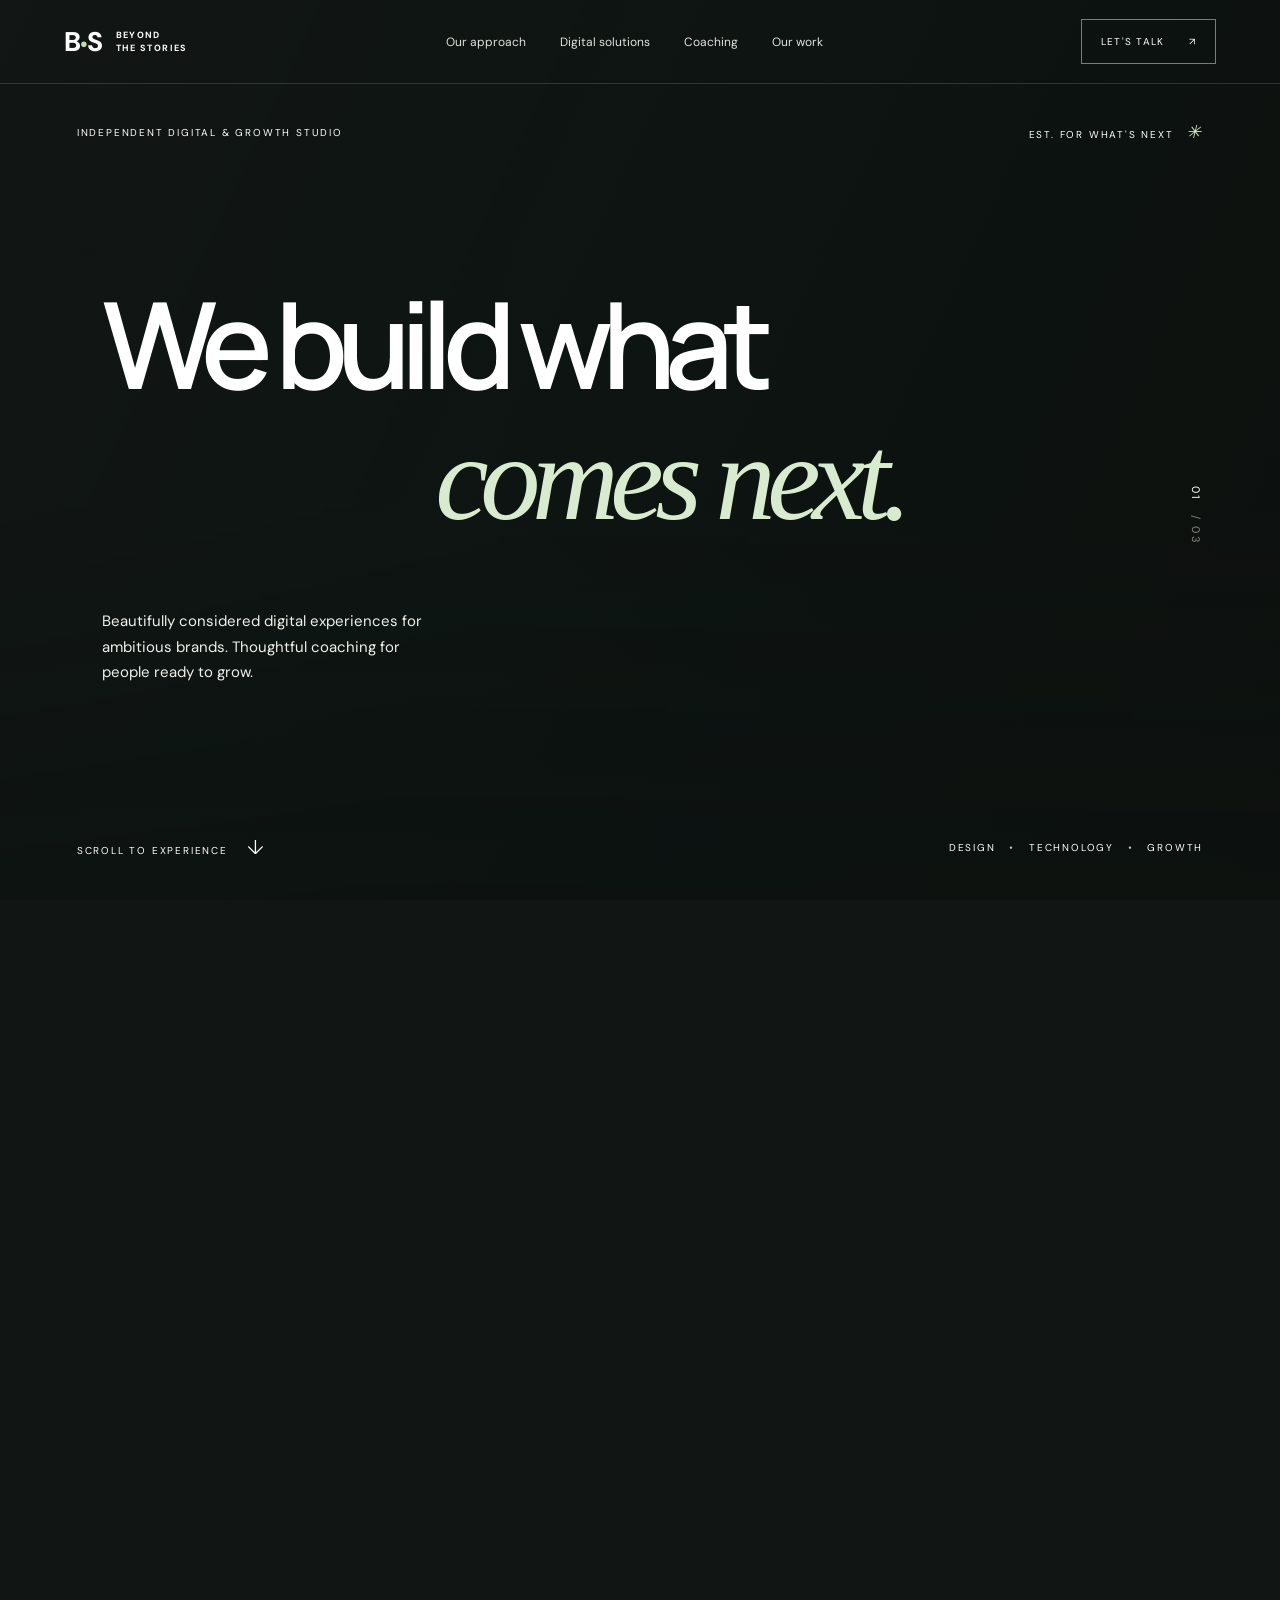
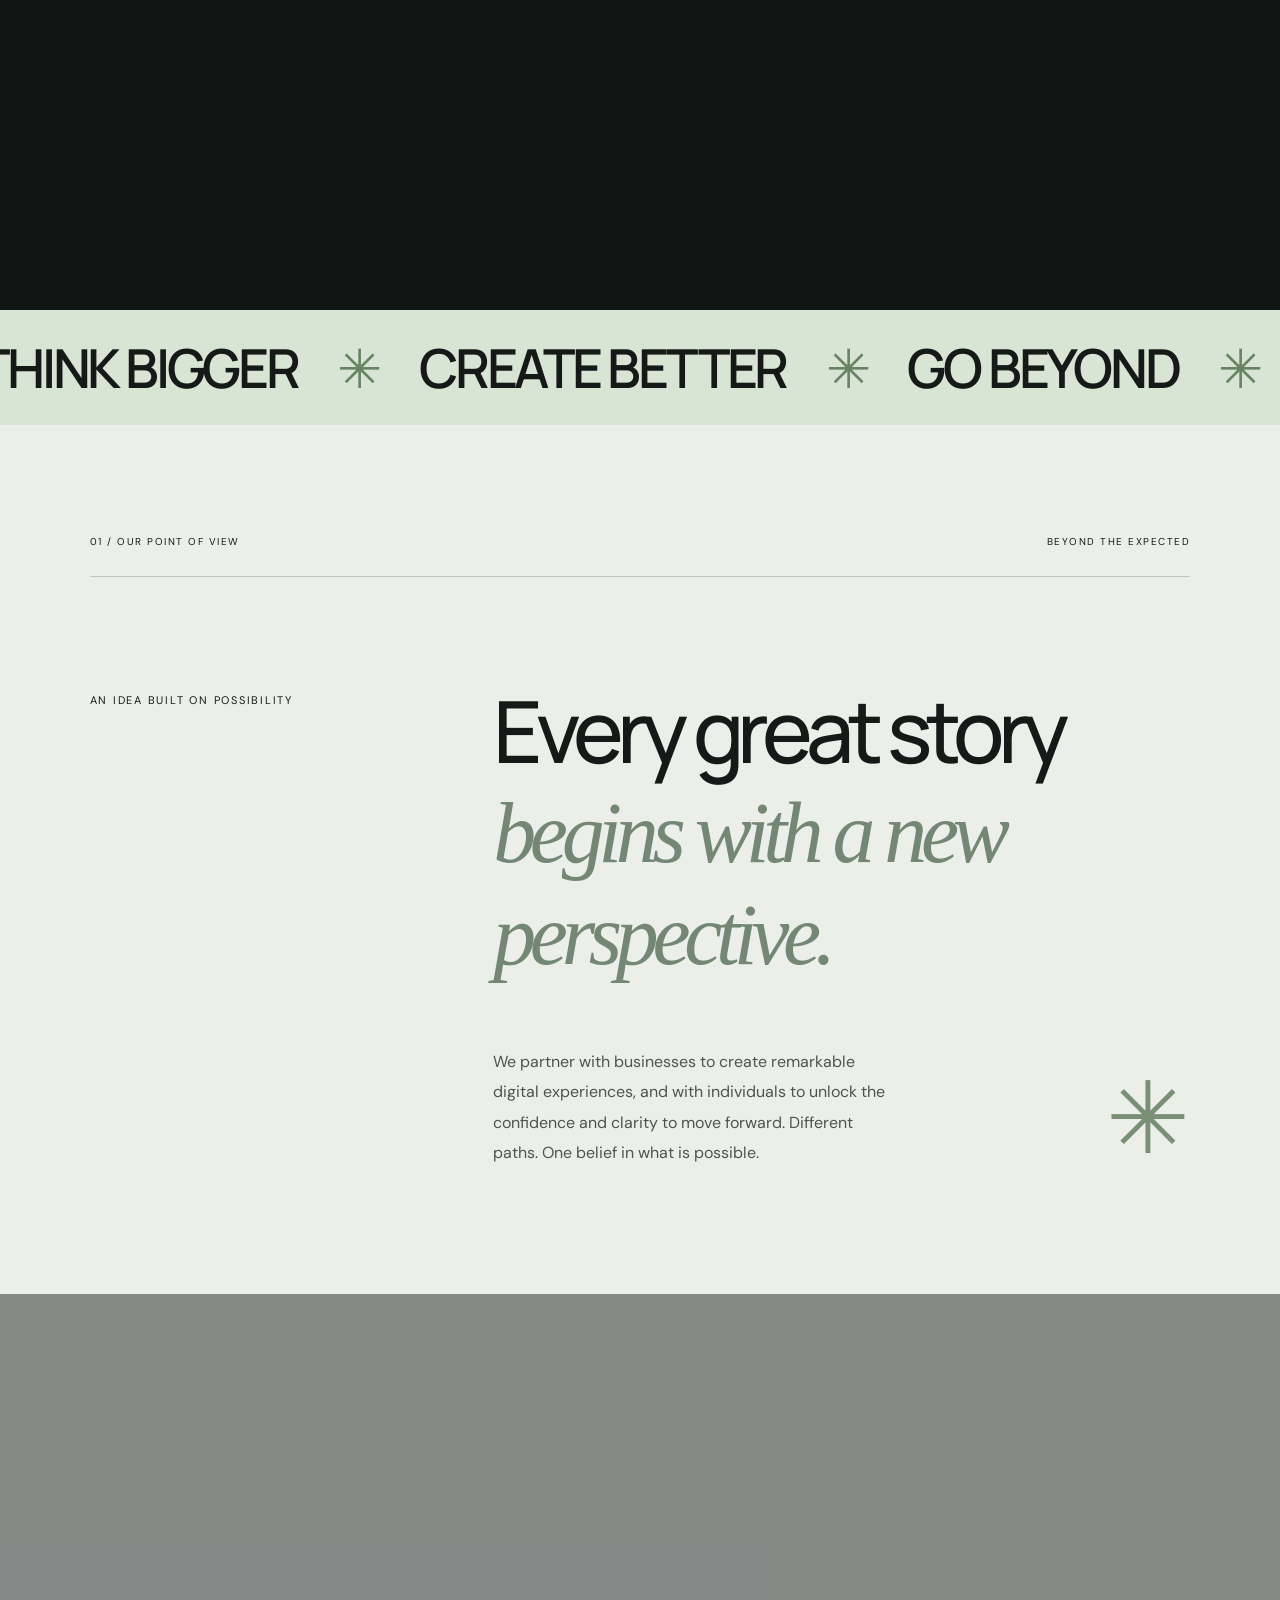
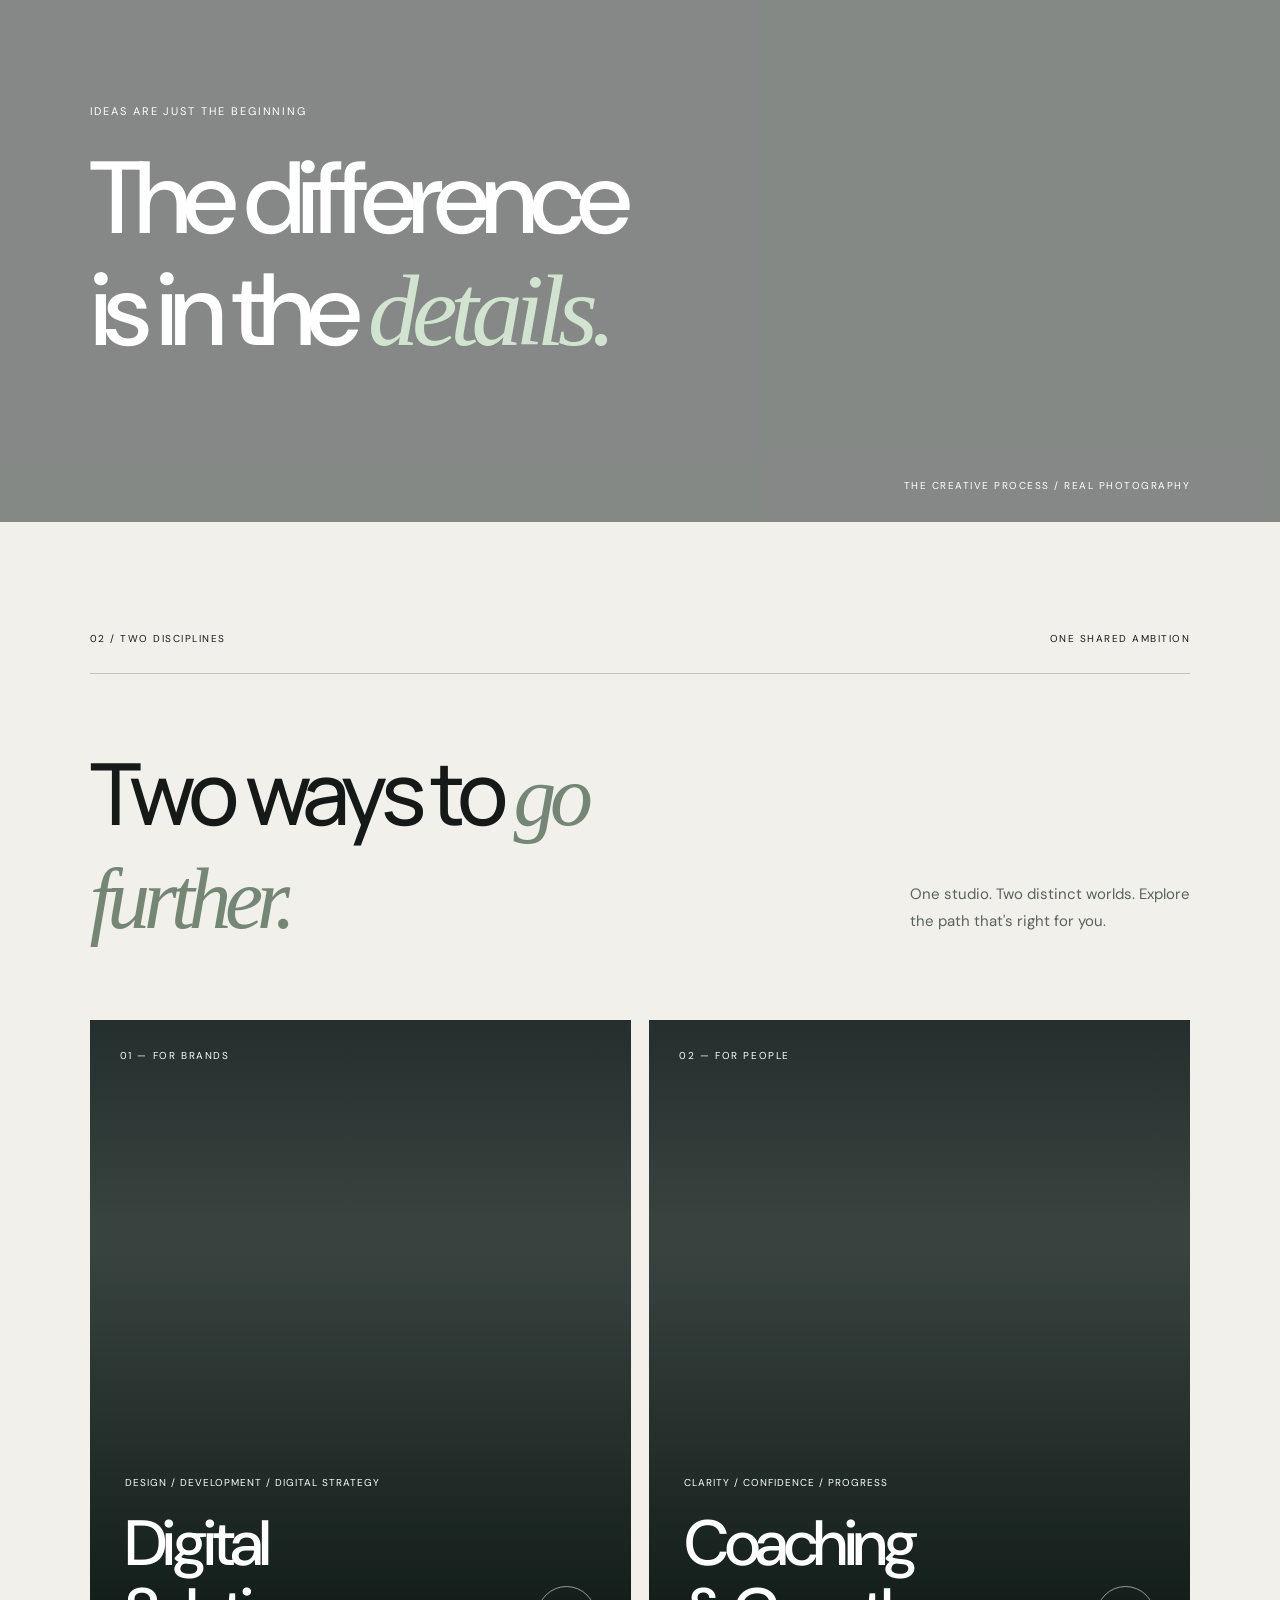
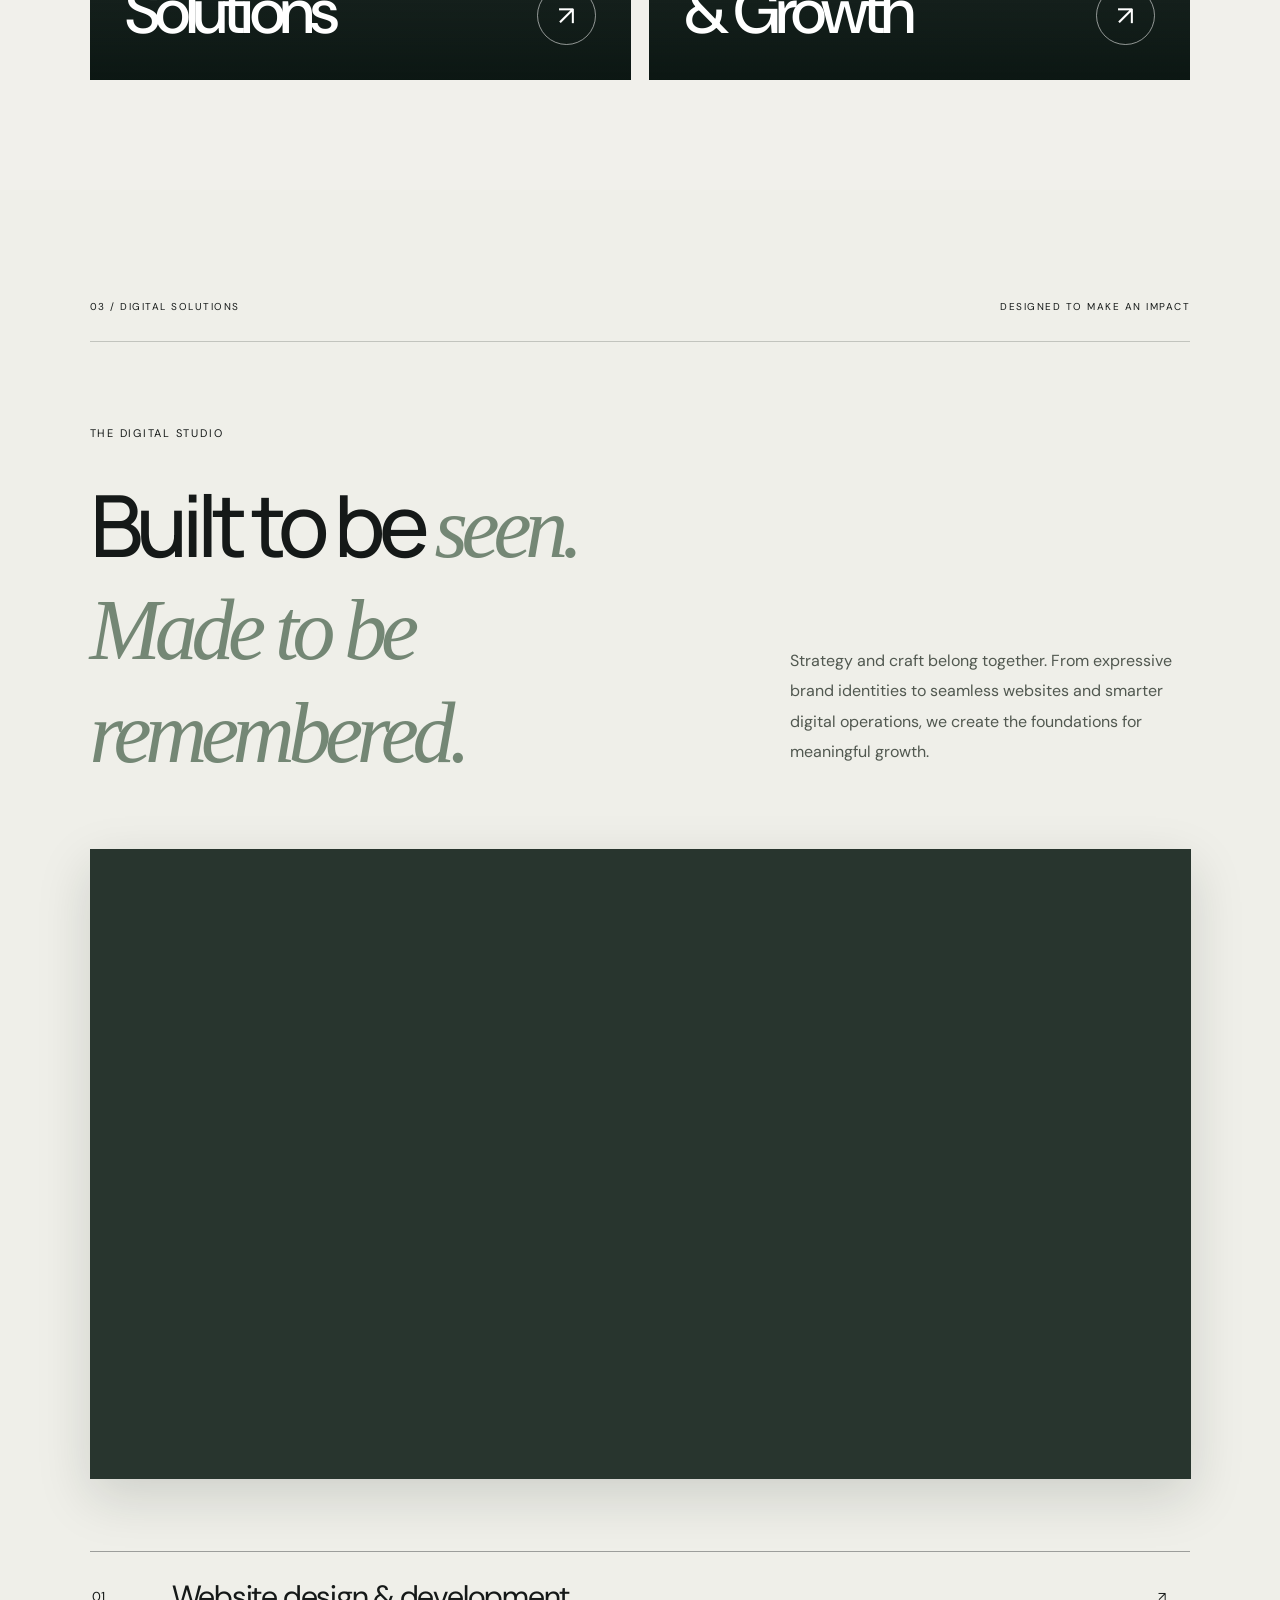
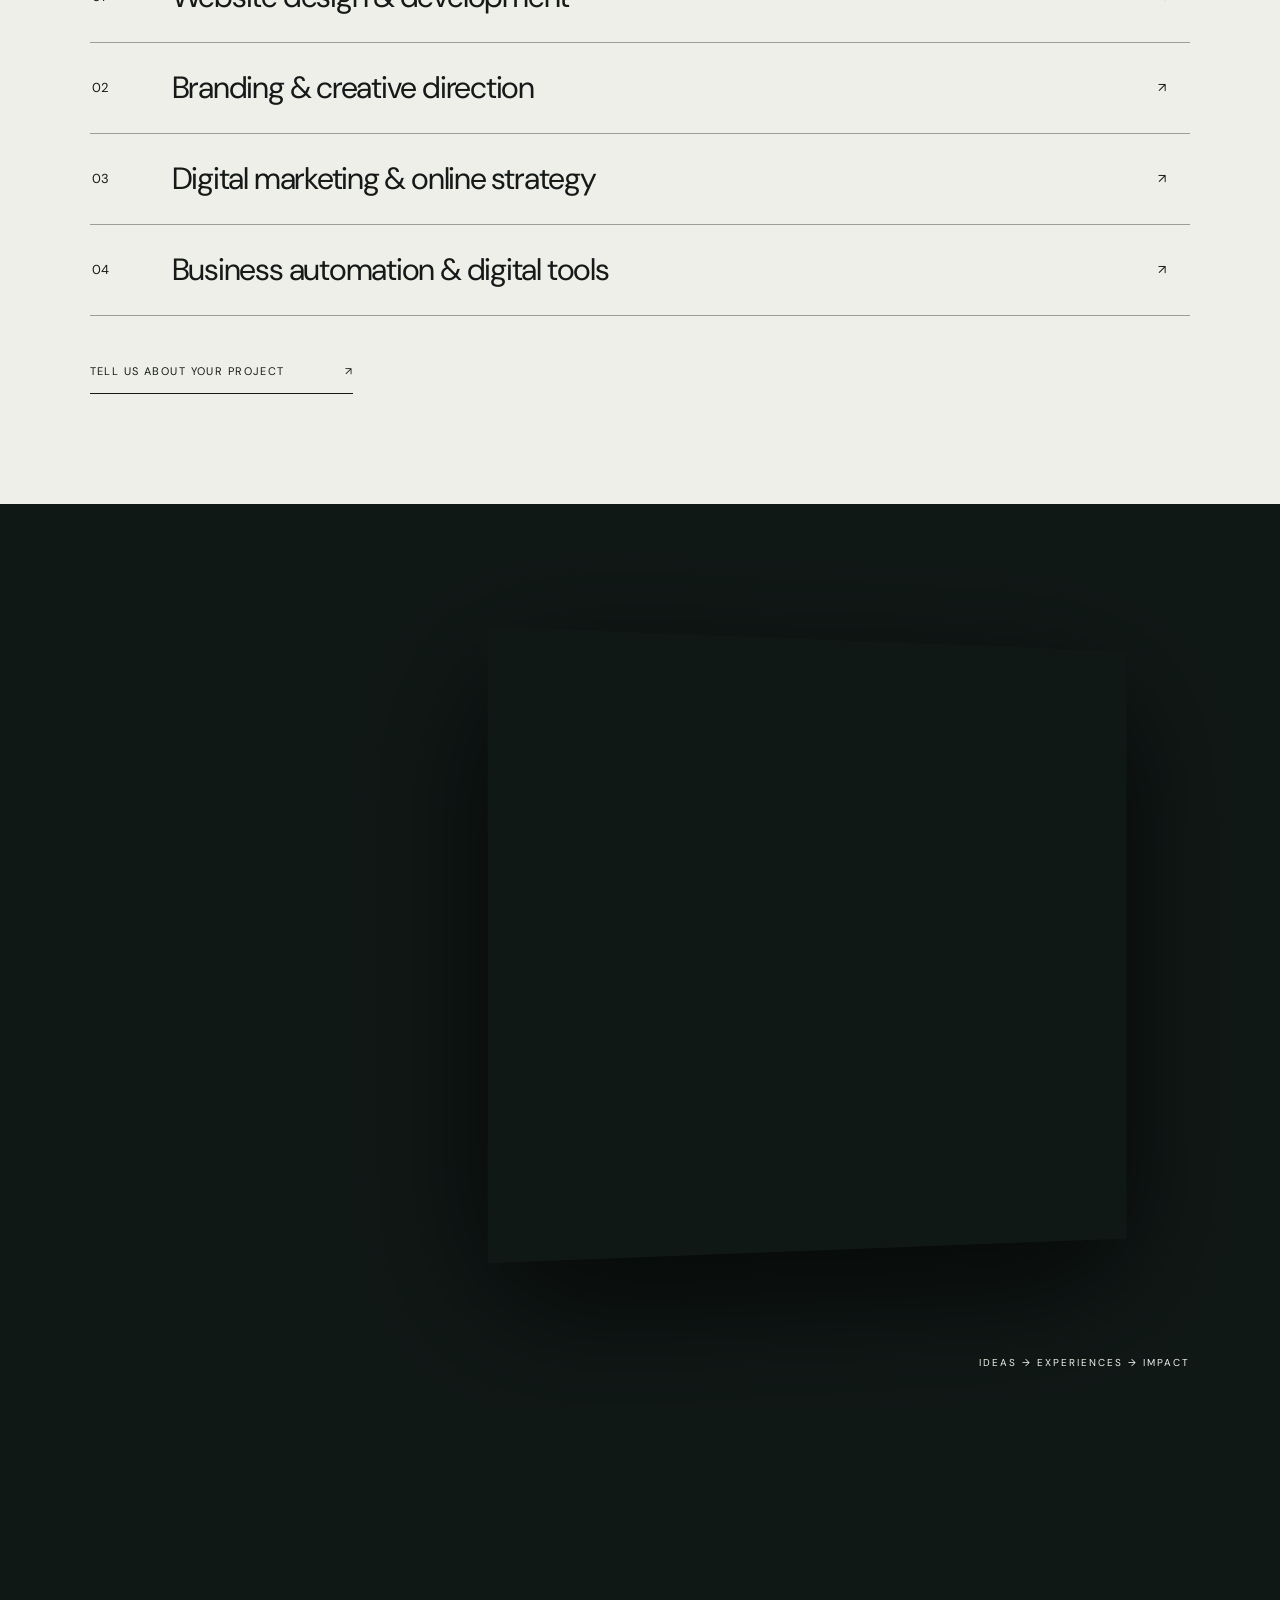
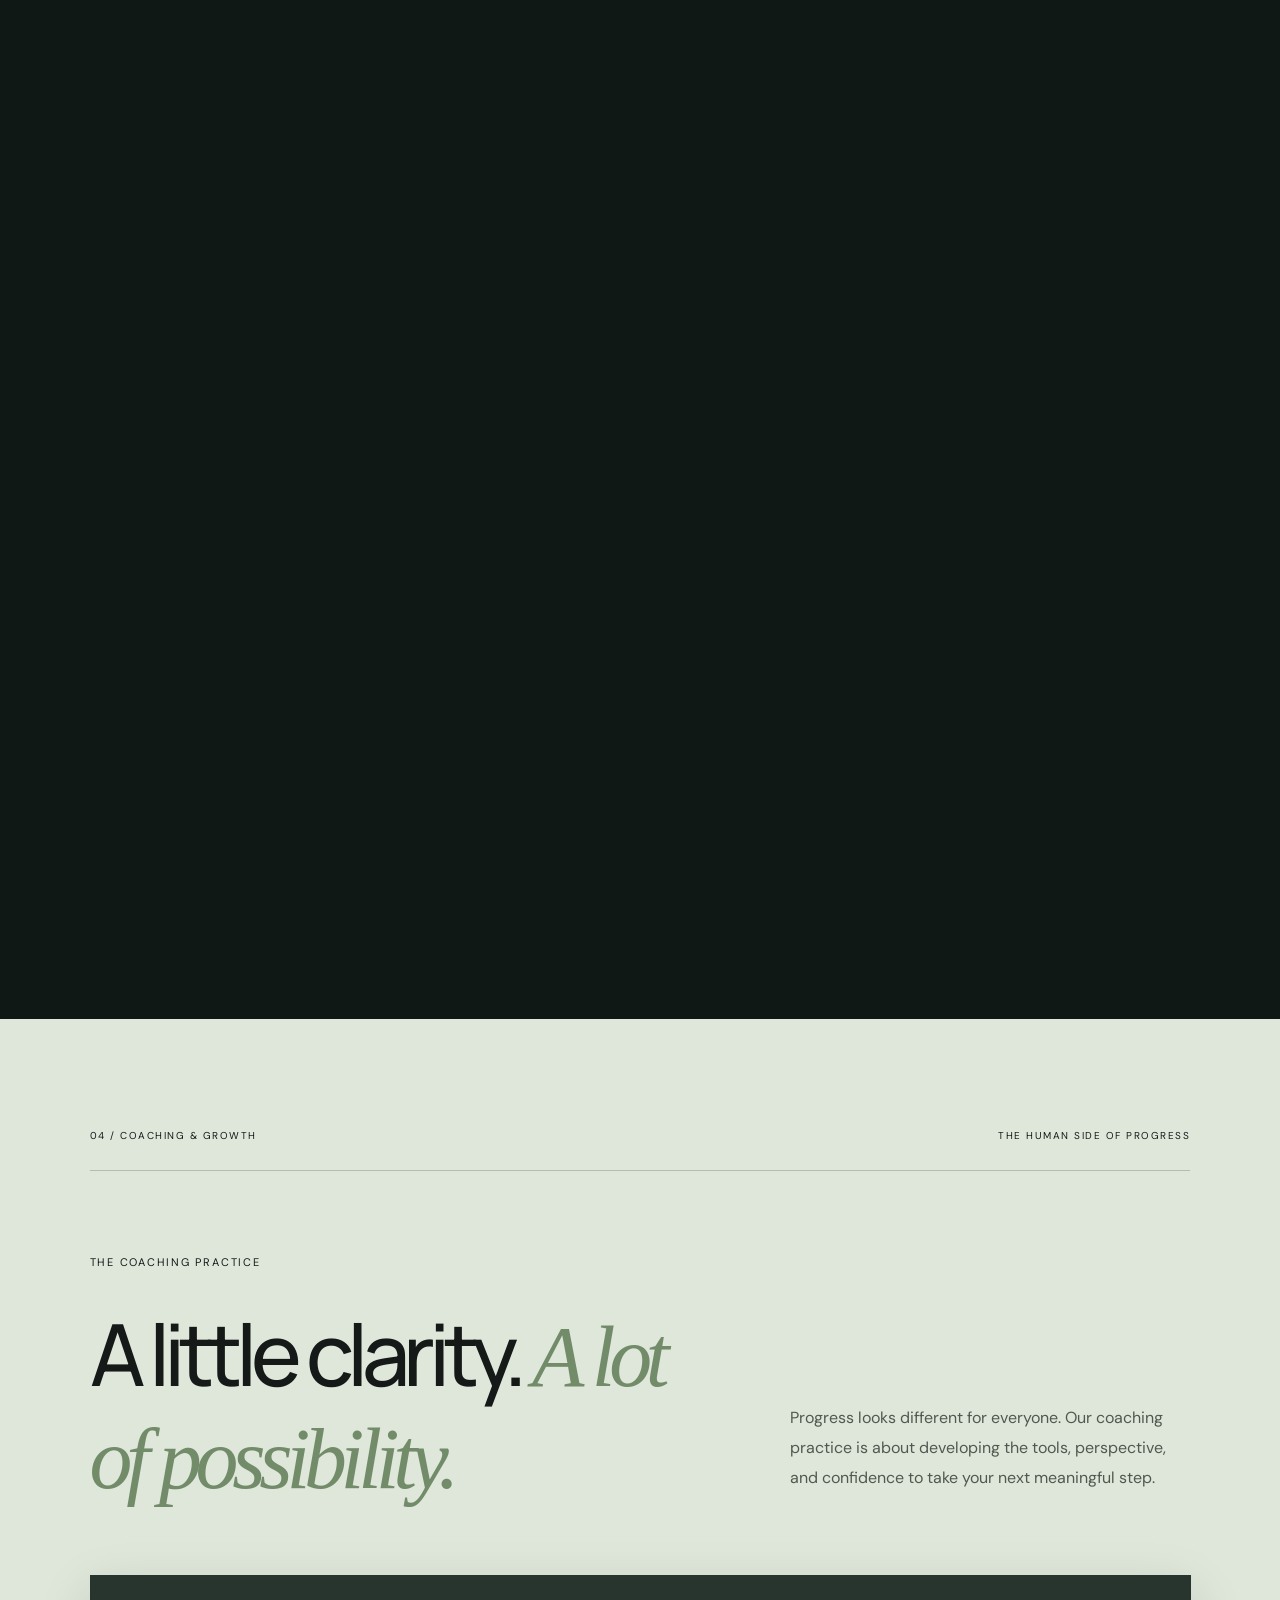
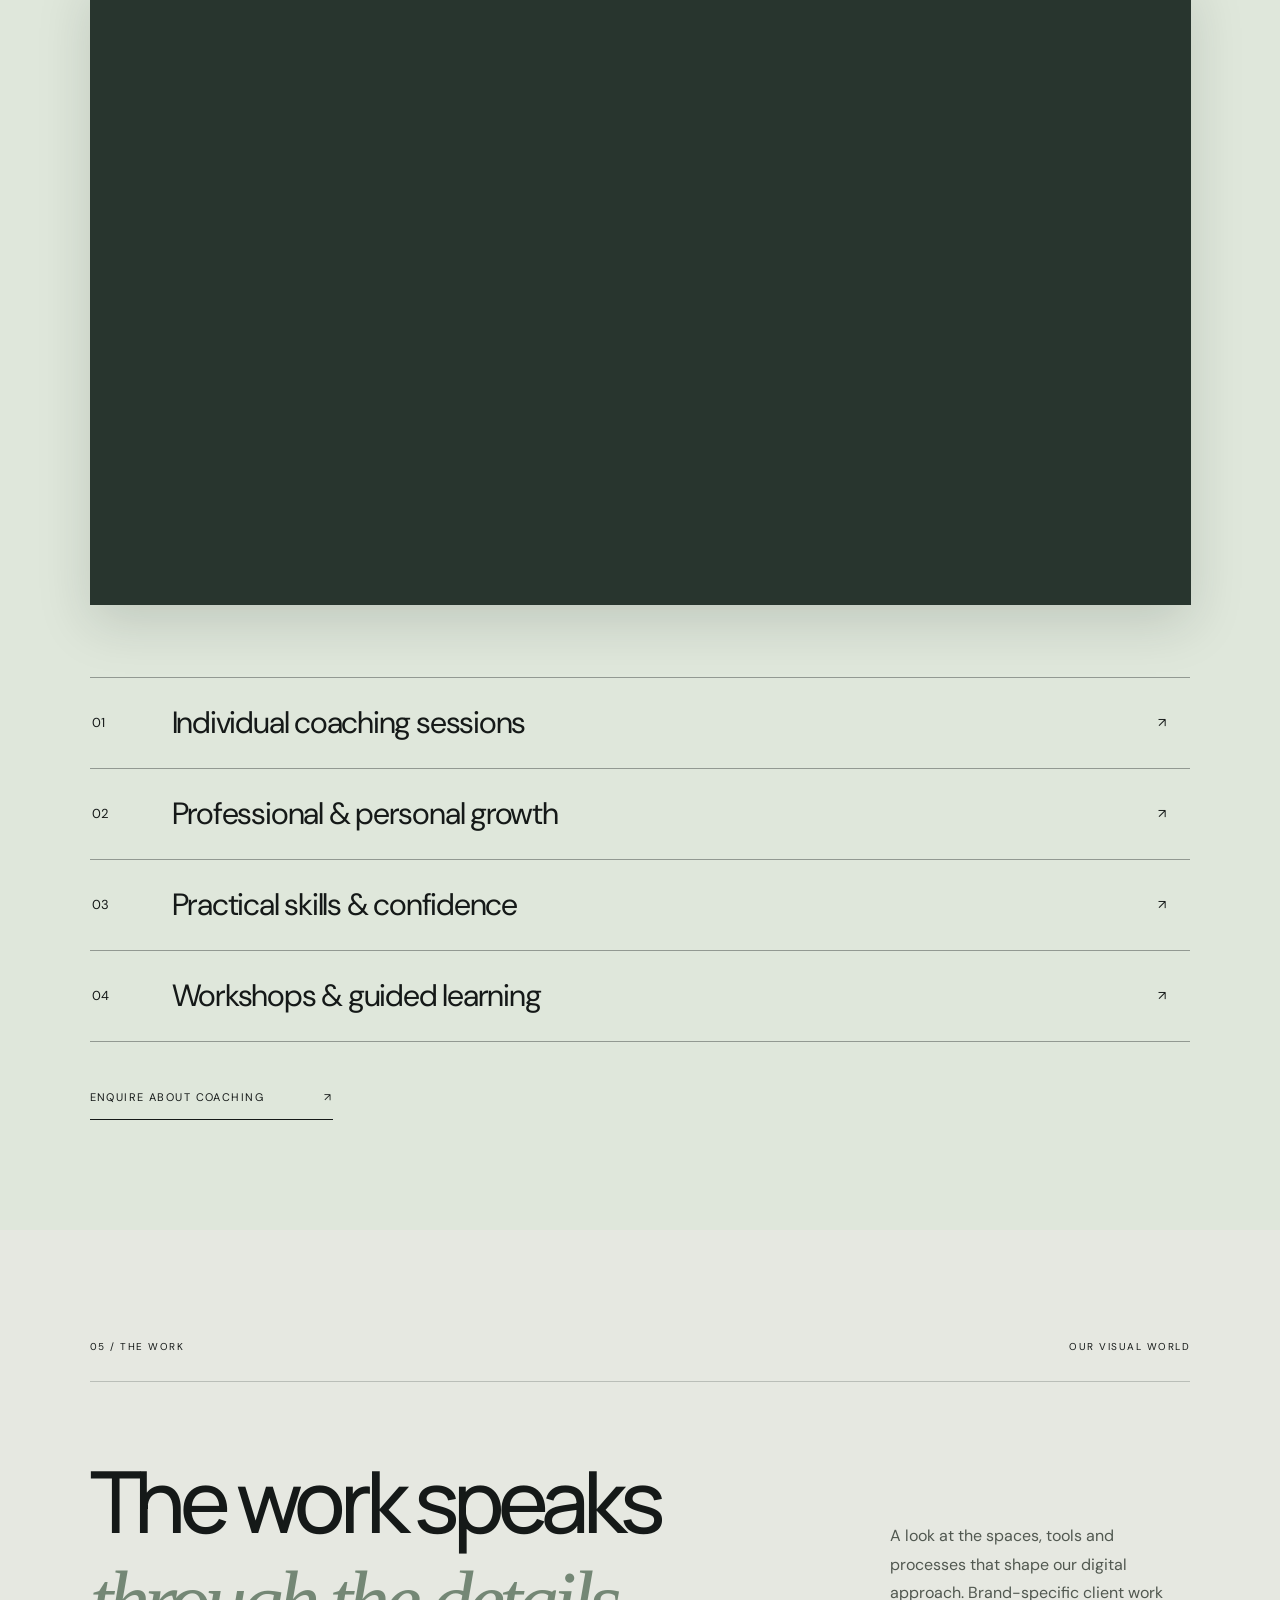
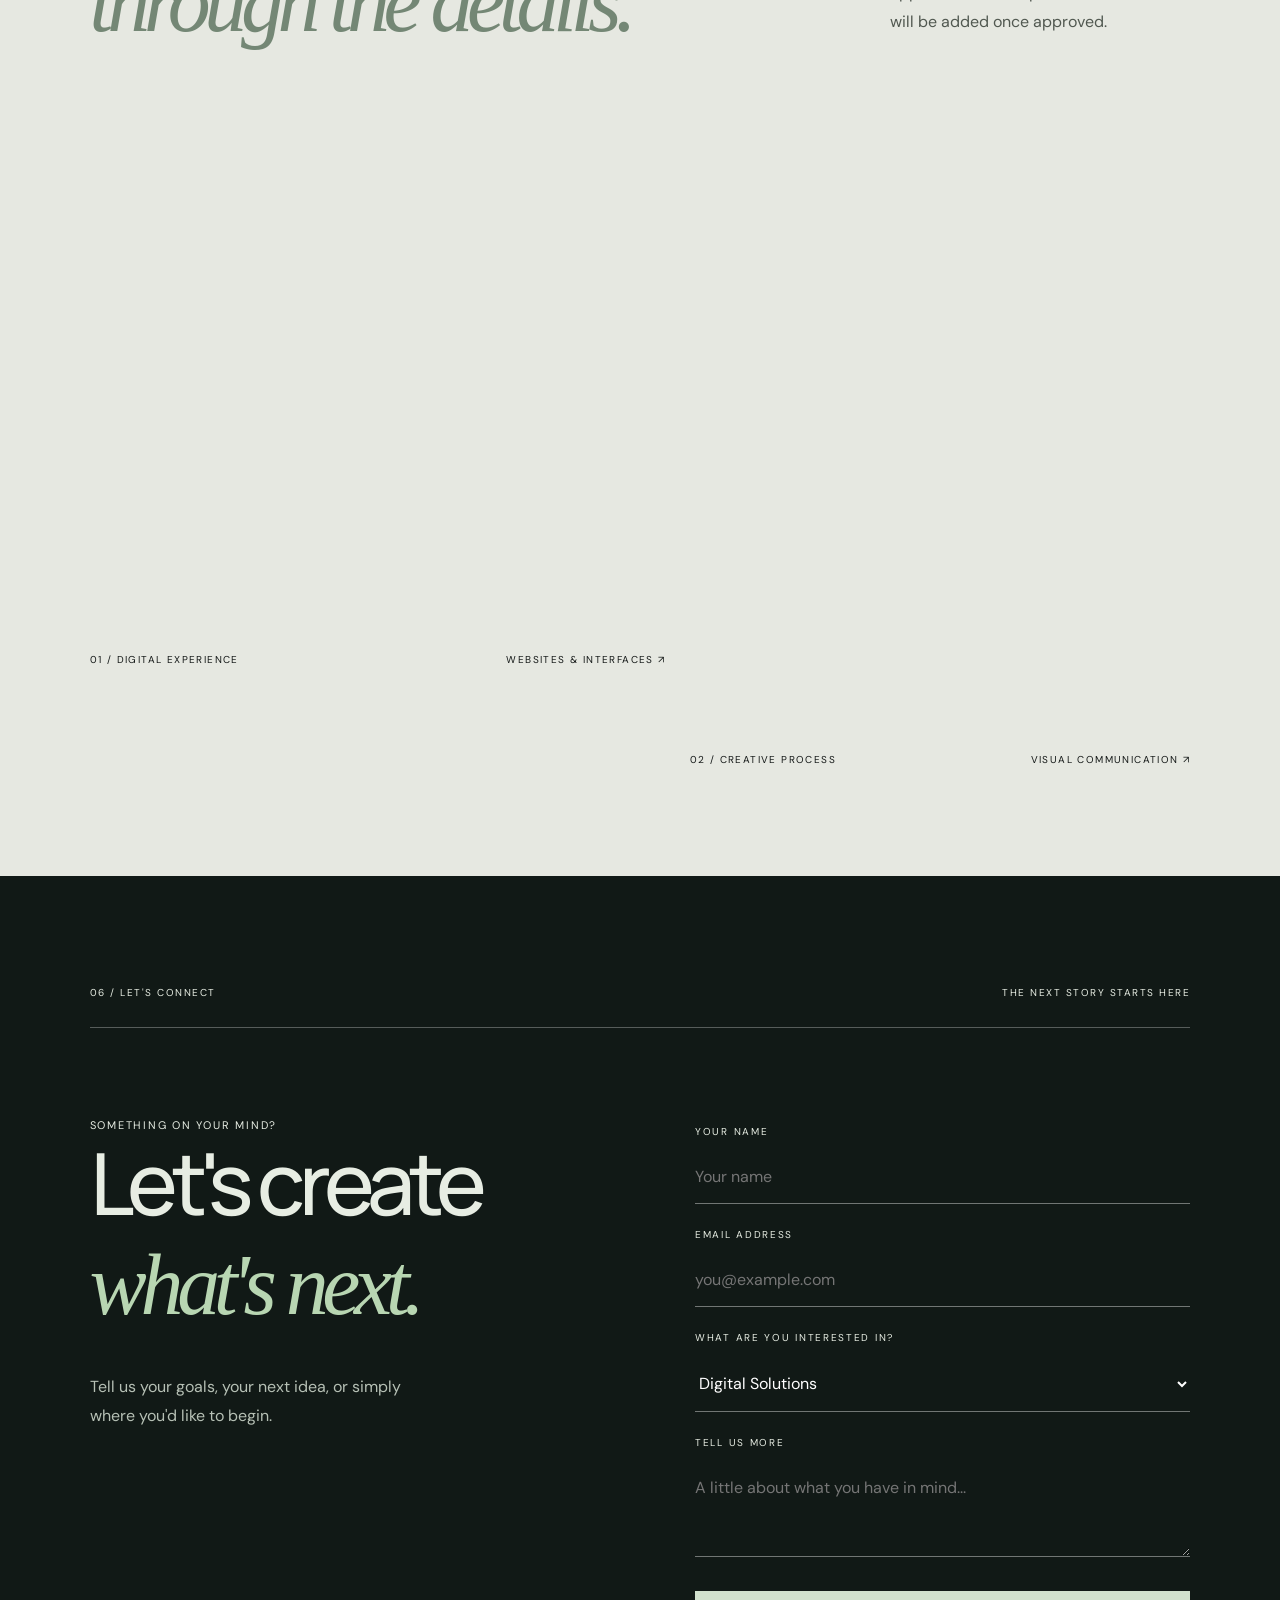
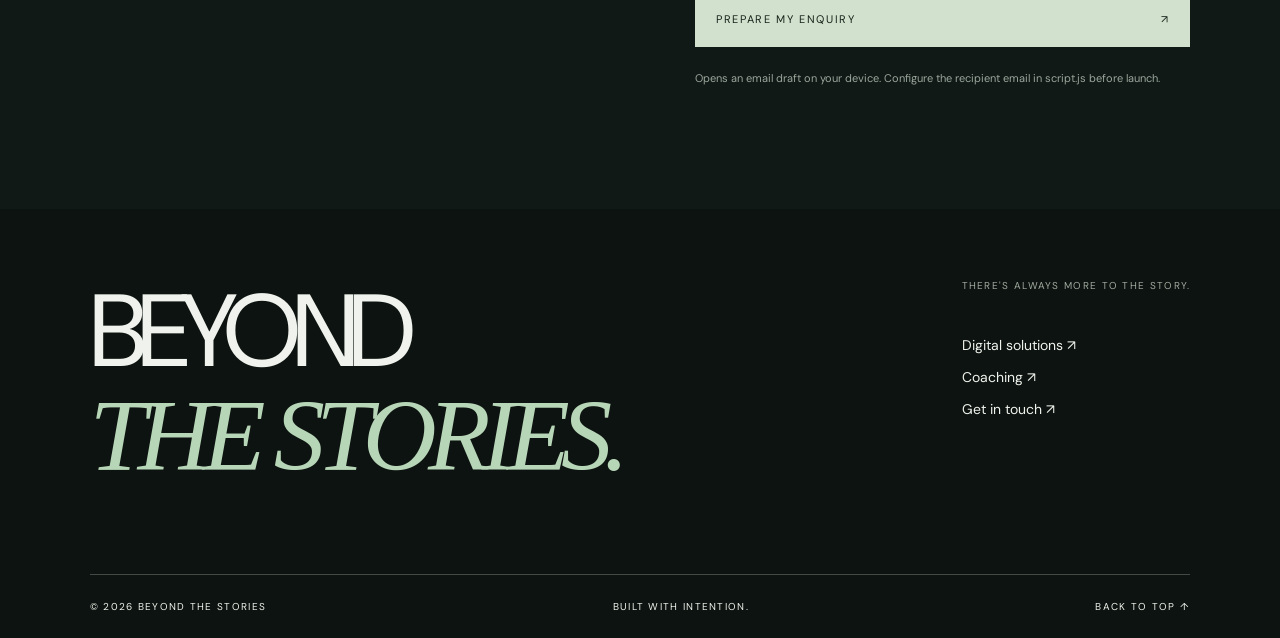
==== index.html @ 6ead4f2a "Add files via upload" ====
<!doctype html>
<html lang="en"><head><meta charset="UTF-8"><meta name="viewport" content="width=device-width, initial-scale=1"><meta name="theme-color" content="#121514"><meta name="description" content="Beyond The Stories — bespoke digital solutions and thoughtful coaching."><title>Beyond The Stories — Digital Studio & Coaching</title><link rel="preconnect" href="https://fonts.googleapis.com"><link rel="preconnect" href="https://fonts.gstatic.com" crossorigin><link href="https://fonts.googleapis.com/css2?family=DM+Sans:wght@300;400;500;600;700&family=Manrope:wght@400;500;600;700;800&display=swap" rel="stylesheet"><link rel="stylesheet" href="styles.css"></head>
<body><div class="progress" aria-hidden="true"></div><header class="header" id="header"><a href="#home" class="logo" aria-label="Beyond The Stories home"><span class="logo-symbol">B<span class="logo-dot">•</span>S</span><span class="logo-text">BEYOND<br>THE STORIES</span></a><nav class="desktop-links" aria-label="Main navigation"><a href="#approach">Our approach</a><a href="#digital">Digital solutions</a><a href="#coaching">Coaching</a><a href="#work">Our work</a></nav><a class="header-action" href="#contact">LET'S TALK <span>↗</span></a><button type="button" class="menu-button" aria-expanded="false" aria-controls="mobile-nav" aria-label="Toggle menu"><span></span><span></span></button></header><nav id="mobile-nav" class="mobile-nav" aria-label="Mobile navigation"><a href="#approach">Our approach</a><a href="#digital">Digital solutions</a><a href="#coaching">Coaching</a><a href="#work">Our work</a><a href="#contact">Get in touch</a></nav>
<main>
<section class="hero" id="home" aria-label="Beyond The Stories introduction"><div class="hero-pin"><div class="hero-photo depth-photo" role="img" aria-label="Real photograph of creative digital workspace"></div><div class="hero-grain" aria-hidden="true"></div><div class="hero-shade" aria-hidden="true"></div><div class="hero-topline"><span>INDEPENDENT DIGITAL & GROWTH STUDIO</span><span>EST. FOR WHAT'S NEXT <i>✳</i></span></div><div class="hero-headlines"><div class="hero-line hero-line-left">We build what</div><div class="hero-line hero-line-right"><em>comes next.</em></div></div><p class="hero-blurb">Beautifully considered digital experiences for ambitious brands. Thoughtful coaching for people ready to grow.</p><div class="hero-floating-photo float-photo-one"><img src="https://images.unsplash.com/photo-1498050108023-c5249f4df085?auto=format&fit=crop&w=800&q=85" alt="Real photo of web development workspace" loading="eager"><span>01 / DIGITAL EXPERIENCES</span></div><div class="hero-floating-photo float-photo-two"><img src="https://images.unsplash.com/photo-1521737711867-e3b97375f902?auto=format&fit=crop&w=800&q=85" alt="Real photo of collaborative creative team" loading="eager"><span>02 / HUMAN POTENTIAL</span></div><div class="hero-bottom"><span>SCROLL TO EXPERIENCE <b>↓</b></span><span>DESIGN <i>•</i> TECHNOLOGY <i>•</i> GROWTH</span></div><div class="hero-counter"><span>01</span><span>/ 03</span></div></div></section>
<section class="marquee" aria-label="Brand philosophy"><div class="marquee-track" data-marquee>THINK BIGGER <span>✳</span> CREATE BETTER <span>✳</span> GO BEYOND <span>✳</span> THINK BIGGER <span>✳</span> CREATE BETTER <span>✳</span> GO BEYOND <span>✳</span></div></section>
<section class="about section-pad" id="approach"><div class="section-meta"><span>01 / OUR POINT OF VIEW</span><span>BEYOND THE EXPECTED</span></div><div class="about-grid"><p class="eyebrow reveal">AN IDEA BUILT ON POSSIBILITY</p><div><h2 class="large-title reveal">Every great story <em>begins with a new perspective.</em></h2><div class="about-under"><p class="reveal">We partner with businesses to create remarkable digital experiences, and with individuals to unlock the confidence and clarity to move forward. Different paths. One belief in what is possible.</p><span class="asterisk">✳</span></div></div></div></section>
<section class="photo-break" aria-label="Inside the digital studio"><div class="photo-break-image parallax-image" style="background-image:url('https://images.unsplash.com/photo-1497366754035-f200968a6e72?auto=format&fit=crop&w=2200&q=86')"></div><div class="photo-break-shade"></div><div class="photo-break-text"><span>IDEAS ARE JUST THE BEGINNING</span><h2 class="reveal">The difference<br>is in the <em>details.</em></h2></div><div class="photo-credit">THE CREATIVE PROCESS / REAL PHOTOGRAPHY</div></section>
<section class="offerings section-pad" id="services"><div class="section-meta"><span>02 / TWO DISCIPLINES</span><span>ONE SHARED AMBITION</span></div><div class="offer-head"><h2 class="large-title reveal">Two ways to <em>go further.</em></h2><p>One studio. Two distinct worlds. Explore the path that's right for you.</p></div><div class="offer-grid"><a class="offer-card" href="#digital"><div class="offer-photo"><img loading="lazy" src="https://images.unsplash.com/photo-1498050108023-c5249f4df085?auto=format&fit=crop&w=1200&q=85" alt="Actual photograph of a computer with code in a creative workspace"></div><div class="offer-overlay"></div><span class="offer-label">01 — FOR BRANDS</span><div class="offer-bottom"><div><span>DESIGN / DEVELOPMENT / DIGITAL STRATEGY</span><h3>Digital<br>Solutions</h3></div><span class="round-arrow">↗</span></div></a><a class="offer-card" href="#coaching"><div class="offer-photo"><img loading="lazy" src="https://images.unsplash.com/photo-1521737711867-e3b97375f902?auto=format&fit=crop&w=1200&q=85" alt="Actual photograph of people collaborating"></div><div class="offer-overlay"></div><span class="offer-label">02 — FOR PEOPLE</span><div class="offer-bottom"><div><span>CLARITY / CONFIDENCE / PROGRESS</span><h3>Coaching<br>& Growth</h3></div><span class="round-arrow">↗</span></div></a></div></section>
<section id="digital" class="detail-section section-pad"><div class="section-meta"><span>03 / DIGITAL SOLUTIONS</span><span>DESIGNED TO MAKE AN IMPACT</span></div><div class="detail-head"><div><span class="eyebrow">THE DIGITAL STUDIO</span><h2 class="large-title reveal">Built to be <em>seen. Made to be remembered.</em></h2></div><p>Strategy and craft belong together. From expressive brand identities to seamless websites and smarter digital operations, we create the foundations for meaningful growth.</p></div><div class="editorial-photo image-perspective"><img loading="lazy" src="https://images.unsplash.com/photo-1460925895917-afdab827c52f?auto=format&fit=crop&w=1800&q=85" alt="Real photograph of digital analytics and website dashboards on a laptop"></div><div class="service-rows"><div><span>01</span><h3>Website design & development</h3><span>↗</span></div><div><span>02</span><h3>Branding & creative direction</h3><span>↗</span></div><div><span>03</span><h3>Digital marketing & online strategy</h3><span>↗</span></div><div><span>04</span><h3>Business automation & digital tools</h3><span>↗</span></div></div><a class="underlined-link" href="#contact">TELL US ABOUT YOUR PROJECT <span>↗</span></a></section>
<section class="horizontal-section" aria-label="Digital services in motion"><div class="horizontal-pin"><div class="horizontal-intro"><span>WE DON'T JUST MAKE IT LOOK GOOD</span><h2>We make it<br><em>mean something.</em></h2></div><div class="horizontal-visual image-perspective"><img loading="lazy" src="https://images.unsplash.com/photo-1558655146-d09347e92766?auto=format&fit=crop&w=1600&q=85" alt="Real photograph of creative design materials and graphic design work"></div><div class="horizontal-stamp">IDEAS → EXPERIENCES → IMPACT</div></div></section>
<section class="detail-section coaching-section section-pad" id="coaching"><div class="section-meta"><span>04 / COACHING & GROWTH</span><span>THE HUMAN SIDE OF PROGRESS</span></div><div class="detail-head"><div><span class="eyebrow">THE COACHING PRACTICE</span><h2 class="large-title reveal">A little clarity. <em>A lot of possibility.</em></h2></div><p>Progress looks different for everyone. Our coaching practice is about developing the tools, perspective, and confidence to take your next meaningful step.</p></div><div class="editorial-photo coaching-photo image-perspective"><img loading="lazy" src="https://images.unsplash.com/photo-1521737711867-e3b97375f902?auto=format&fit=crop&w=1800&q=85" alt="Real photograph of people learning and collaborating together"></div><div class="service-rows"><div><span>01</span><h3>Individual coaching sessions</h3><span>↗</span></div><div><span>02</span><h3>Professional & personal growth</h3><span>↗</span></div><div><span>03</span><h3>Practical skills & confidence</h3><span>↗</span></div><div><span>04</span><h3>Workshops & guided learning</h3><span>↗</span></div></div><a class="underlined-link" href="#contact">ENQUIRE ABOUT COACHING <span>↗</span></a></section>
<section class="work-section section-pad" id="work"><div class="section-meta"><span>05 / THE WORK</span><span>OUR VISUAL WORLD</span></div><div class="work-heading"><h2 class="large-title reveal">The work speaks <em>through the details.</em></h2><p>A look at the spaces, tools and processes that shape our digital approach. Brand-specific client work will be added once approved.</p></div><div class="work-grid"><figure class="work-figure image-perspective"><img loading="lazy" src="https://images.unsplash.com/photo-1547658719-da2b51169166?auto=format&fit=crop&w=1300&q=85" alt="Real photograph of professional website design on a monitor"><figcaption><span>01 / DIGITAL EXPERIENCE</span><span>WEBSITES & INTERFACES ↗</span></figcaption></figure><figure class="work-figure image-perspective"><img loading="lazy" src="https://images.unsplash.com/photo-1558655146-9f40138edfeb?auto=format&fit=crop&w=1300&q=85" alt="Real photograph of creative design artwork and materials"><figcaption><span>02 / CREATIVE PROCESS</span><span>VISUAL COMMUNICATION ↗</span></figcaption></figure></div></section>
<section class="contact section-pad" id="contact"><div class="section-meta"><span>06 / LET'S CONNECT</span><span>THE NEXT STORY STARTS HERE</span></div><div class="contact-grid"><div><span class="eyebrow">SOMETHING ON YOUR MIND?</span><h2 class="large-title reveal">Let's create <em>what's next.</em></h2><p>Tell us your goals, your next idea, or simply where you'd like to begin.</p></div><form class="contact-form" id="contact-form"><label for="name">YOUR NAME</label><input id="name" name="name" type="text" required placeholder="Your name" autocomplete="name"><label for="email">EMAIL ADDRESS</label><input id="email" name="email" type="email" required placeholder="you@example.com" autocomplete="email"><label for="interest">WHAT ARE YOU INTERESTED IN?</label><select id="interest" name="interest"><option>Digital Solutions</option><option>Coaching</option><option>Something else</option></select><label for="message">TELL US MORE</label><textarea id="message" name="message" rows="3" required placeholder="A little about what you have in mind..."></textarea><button type="submit">PREPARE MY ENQUIRY <span>↗</span></button><p class="form-note">Opens an email draft on your device. Configure the recipient email in script.js before launch.</p></form></div></section>
</main><footer><div class="footer-primary"><a href="#home">BEYOND<br><em>THE STORIES.</em></a><div><span>THERE'S ALWAYS MORE TO THE STORY.</span><a href="#digital">Digital solutions ↗</a><a href="#coaching">Coaching ↗</a><a href="#contact">Get in touch ↗</a></div></div><div class="footer-secondary"><span>© <span id="year"></span> BEYOND THE STORIES</span><span>BUILT WITH INTENTION.</span><a href="#home">BACK TO TOP ↑</a></div></footer><script src="script.js"></script></body></html>
---- styles.css ----
:root{--ink:#151918;--cream:#f1f0eb;--muted:#a5aaa4;--accent:#d6e4ca}*{box-sizing:border-box}html{scroll-behavior:smooth}body{margin:0;background:var(--cream);color:var(--ink);font-family:'DM Sans',sans-serif;-webkit-font-smoothing:antialiased;overflow-x:clip}a{color:inherit;text-decoration:none}button,input,textarea,select{font:inherit}button{cursor:pointer}img{max-width:100%;display:block}em{font-family:Georgia,serif;font-weight:400}.progress{position:fixed;left:0;top:0;height:2px;width:0;background:#c9dac0;z-index:120}.header{position:fixed;top:0;left:0;width:100%;height:84px;padding:0 5%;z-index:100;display:flex;align-items:center;justify-content:space-between;color:#fff;border-bottom:1px solid #ffffff26;transition:background .4s,backdrop-filter .4s}.header.scrolled{background:#121514e8;backdrop-filter:blur(18px)}.logo{display:flex;align-items:center;gap:12px}.logo-symbol{font-size:27px;font-weight:800;letter-spacing:-.14em;padding-right:4px}.logo-dot{font-size:20px;color:#bfdbb1;margin:0 3px}.logo-text{font-size:9px;letter-spacing:.15em;line-height:1.35;font-weight:700}.desktop-links{display:flex;gap:34px}.desktop-links a{font-size:12px;color:#e3e3de}.desktop-links a:hover{color:#b9d8b2}.header-action{font-size:10px;letter-spacing:.13em;border:1px solid #ffffff72;padding:15px 19px;display:flex;gap:24px}.header-action:hover{background:#fff;color:#151918}.menu-button{display:none;background:none;border:0;width:44px;height:44px;padding:12px}.menu-button span{display:block;width:100%;height:1px;background:#fff;margin:7px 0}.mobile-nav{display:none}.hero{height:390vh;position:relative;background:#111614;color:#fff}.hero-pin{position:sticky;top:0;height:100svh;min-height:620px;overflow:hidden;isolation:isolate}.hero-photo{position:absolute;inset:-12%;background-image:url('https://images.unsplash.com/photo-1497366811353-6870744d04b2?auto=format&fit=crop&w=2400&q=90');background-size:cover;background-position:center 53%;transform:scale(1.08);will-change:transform}.hero-grain{position:absolute;inset:0;z-index:2;pointer-events:none;background:linear-gradient(115deg,#1317158a 0%,#0c1411aa 45%,#0b0d0ba8 100%)}.hero-shade{position:absolute;inset:0;background:linear-gradient(0deg,#0c1210a0,transparent 44%);z-index:2}.hero-topline,.hero-bottom{position:absolute;left:6%;right:6%;z-index:7;display:flex;justify-content:space-between;align-items:center;font-size:10px;letter-spacing:.18em}.hero-topline{top:120px}.hero-topline i{font-size:18px;color:#d3e2c4;margin-left:8px}.hero-bottom{bottom:40px}.hero-bottom b{font-size:20px;margin-left:14px;font-weight:300}.hero-bottom i{color:#b8d1ac;padding:0 9px}.hero-headlines{position:absolute;left:0;right:0;top:31%;z-index:6;pointer-events:none}.hero-line{white-space:nowrap;font-family:'Manrope',sans-serif;font-size:clamp(54px,9.4vw,162px);line-height:1.08;font-weight:600;letter-spacing:-.09em;width:max-content;will-change:transform}.hero-line-left{padding-left:8vw}.hero-line-right{padding-left:34vw;color:#d8ebce}.hero-line em{font-weight:400;letter-spacing:-.07em}.hero-blurb{position:absolute;z-index:8;left:8%;top:66%;max-width:325px;font-size:15px;line-height:1.7;color:#f0f0eb;will-change:transform,opacity}.hero-floating-photo{position:absolute;z-index:5;width:25%;max-width:360px;aspect-ratio:5/4;border:1px solid #ffffff65;background:#333;box-shadow:0 25px 80px #0009;overflow:hidden;will-change:transform,opacity}.hero-floating-photo img{width:100%;height:100%;object-fit:cover}.hero-floating-photo span{position:absolute;bottom:0;left:0;right:0;background:#161b17da;padding:13px 18px;font-size:9px;letter-spacing:.17em}.float-photo-one{right:13%;top:24%;transform:translate3d(0,40px,0) rotate(5deg);opacity:0}.float-photo-two{right:34%;bottom:13%;width:18%;transform:translate3d(0,100px,0) rotate(-8deg);opacity:0}.hero-counter{position:absolute;right:6%;top:54%;z-index:7;writing-mode:vertical-rl;display:flex;gap:14px;font-size:11px;letter-spacing:.2em}.hero-counter span:last-child{opacity:.5}.section-pad{padding:110px 7%}.section-meta{display:flex;justify-content:space-between;gap:16px;font-size:10px;letter-spacing:.15em;padding-bottom:28px;border-bottom:1px solid #1b211c36}.marquee{overflow:hidden;background:#d8e4d4;padding:21px 0;white-space:nowrap}.marquee-track{font-family:'Manrope',sans-serif;font-weight:600;letter-spacing:-.06em;font-size:clamp(28px,4.2vw,65px);width:max-content;will-change:transform}.marquee span{padding:0 32px;font-weight:300;color:#668363}.about{background:#ecefe9}.about-grid{display:grid;grid-template-columns:1fr 2fr;gap:5%;padding-top:105px}.eyebrow{font-size:11px;letter-spacing:.16em}.large-title{font-size:clamp(43px,6.7vw,110px);font-weight:500;font-family:'Manrope',sans-serif;line-height:1.15;letter-spacing:-.073em;margin:0}.large-title em{color:#748775}.about-under{display:flex;justify-content:space-between;align-items:end;gap:24px;margin-top:45px}.about-under p{max-width:405px;font-size:16px;line-height:1.9;color:#4d554d}.asterisk{font-size:100px;font-weight:200;color:#799077}.photo-break{height:92vh;min-height:580px;position:relative;color:white;overflow:hidden}.photo-break-image{position:absolute;inset:-18%;background-size:cover;background-position:center;will-change:transform}.photo-break-shade{position:absolute;inset:0;background:#1017177a}.photo-break-text{position:absolute;left:7%;bottom:16%}.photo-break-text>span{font-size:11px;letter-spacing:.17em}.photo-break-text h2{font-size:clamp(52px,8vw,130px);letter-spacing:-.07em;line-height:1.1;font-weight:500;margin:22px 0}.photo-break-text h2 em{color:#d1e4d0}.photo-credit{position:absolute;right:7%;bottom:30px;font-size:10px;letter-spacing:.15em}.offer-head{display:flex;align-items:end;justify-content:space-between;gap:30px;margin:70px 0}.offer-head h2{max-width:700px}.offer-head p{max-width:280px;font-size:15px;line-height:1.8;color:#5b625e}.offer-grid{display:grid;grid-template-columns:1fr 1fr;gap:18px}.offer-card{position:relative;height:660px;overflow:hidden;color:white;background:#384340;isolation:isolate}.offer-photo{position:absolute;inset:0;transition:transform .8s cubic-bezier(.2,.7,.2,1)}.offer-photo img{width:100%;height:100%;object-fit:cover}.offer-card:hover .offer-photo{transform:scale(1.06)}.offer-overlay{position:absolute;inset:0;background:linear-gradient(0deg,#07120ee6,transparent 65%),linear-gradient(180deg,#060f0e65,transparent 30%)}.offer-label{position:absolute;top:29px;left:30px;font-size:10px;letter-spacing:.16em}.offer-bottom{position:absolute;left:35px;right:35px;bottom:35px;display:flex;justify-content:space-between;align-items:end}.offer-bottom div>span{font-size:10px;letter-spacing:.1em}.offer-bottom h3{font-size:clamp(47px,5vw,79px);line-height:1.05;letter-spacing:-.07em;font-weight:500;margin:19px 0 0}.round-arrow{width:59px;height:59px;display:grid;place-items:center;border:1px solid #ffffff8a;border-radius:50%;font-size:27px}.detail-section{background:#efefe9}.detail-head{display:grid;grid-template-columns:1.5fr 1fr;gap:9%;padding:84px 0 65px;align-items:end}.detail-head .eyebrow{display:block;margin-bottom:36px}.detail-head p{max-width:410px;font-size:16px;line-height:1.9;color:#515850}.editorial-photo{height:70vh;min-height:420px;overflow:hidden;background:#28352e;transform-style:preserve-3d;box-shadow:0 18px 50px #15221c26;will-change:transform}.editorial-photo img{width:100%;height:100%;object-fit:cover;transition:transform .6s}.editorial-photo:hover img{transform:scale(1.035)}.service-rows{margin:72px 0 43px;border-top:1px solid #15191860}.service-rows>div{border-bottom:1px solid #15191860;padding:25px 2px;display:grid;grid-template-columns:80px 1fr 30px;align-items:center}.service-rows span{font-size:13px}.service-rows h3{font-size:clamp(20px,2.4vw,31px);font-weight:400;letter-spacing:-.04em;margin:0}.underlined-link{font-size:11px;letter-spacing:.13em;border-bottom:1px solid;padding-bottom:15px;display:inline-flex;gap:60px}.horizontal-section{height:235vh;background:#101816;color:#f0f3ed}.horizontal-pin{height:100svh;position:sticky;top:0;overflow:hidden;display:flex;align-items:center;isolation:isolate}.horizontal-intro{position:absolute;left:8%;z-index:3;will-change:transform}.horizontal-intro span{font-size:11px;letter-spacing:.18em}.horizontal-intro h2{font-size:clamp(55px,8.8vw,142px);letter-spacing:-.08em;line-height:1.09;font-weight:500}.horizontal-intro em{color:#cce3c8}.horizontal-visual{width:47%;height:64%;position:absolute;right:7%;top:17%;box-shadow:0 40px 130px #000b;will-change:transform}.horizontal-visual img{width:100%;height:100%;object-fit:cover}.horizontal-stamp{position:absolute;bottom:35px;right:7%;font-size:10px;letter-spacing:.2em}.coaching-section{background:#dfe7db}.coaching-section .large-title em{color:#728c6a}.work-section{background:#e6e8e1}.work-heading{display:flex;justify-content:space-between;align-items:end;gap:40px;padding:70px 0 60px}.work-heading h2{max-width:820px}.work-heading p{max-width:300px;line-height:1.8;color:#515850}.work-grid{display:grid;grid-template-columns:1.15fr 1fr;gap:24px;align-items:start}.work-figure{margin:0;overflow:hidden}.work-figure:nth-child(2){margin-top:100px}.work-figure img{width:100%;height:520px;object-fit:cover}.work-figure figcaption{display:flex;justify-content:space-between;gap:12px;font-size:10px;letter-spacing:.14em;margin-top:20px}.contact{background:#111916;color:#e7ede3}.contact .section-meta{border-color:#ffffff4a}.contact-grid{display:grid;grid-template-columns:1fr 1fr;gap:10%;padding-top:85px}.contact .large-title em{color:#b8d6b2}.contact-grid>div>p{max-width:350px;line-height:1.8;color:#b6c0b5;margin-top:38px}.contact-form{display:flex;flex-direction:column;gap:12px}.contact-form label{font-size:10px;letter-spacing:.17em;margin-top:12px}.contact-form input,.contact-form textarea,.contact-form select{border:0;border-bottom:1px solid #ffffff67;padding:16px 0;background:transparent;color:white;outline:none;border-radius:0}.contact-form select option{color:#111}.contact-form input:focus,.contact-form textarea:focus,.contact-form select:focus{border-bottom-color:#b7dba5}.contact-form button{margin-top:22px;padding:21px;background:#d1e1cd;color:#18241b;border:0;display:flex;justify-content:space-between;font-size:11px;letter-spacing:.15em}.form-note{font-size:11px;color:#9ba79d;line-height:1.6}footer{background:#0d1310;color:#f0f3ed;padding:70px 7% 25px}.footer-primary{display:flex;justify-content:space-between;gap:30px;padding-bottom:85px}.footer-primary>a{font-size:clamp(48px,8vw,125px);line-height:1.02;letter-spacing:-.085em}.footer-primary>a em{color:#b7d6b7}.footer-primary>div{display:flex;flex-direction:column;gap:14px;min-width:190px}.footer-primary>div span{font-size:10px;letter-spacing:.13em;margin-bottom:30px;color:#a0aba0}.footer-primary>div a{font-size:14px}.footer-secondary{padding-top:25px;border-top:1px solid #ffffff3a;display:flex;justify-content:space-between;gap:20px;font-size:10px;letter-spacing:.13em}.reveal{opacity:0;transform:translateY(33px);transition:opacity .8s,transform .8s}.reveal.visible{opacity:1;transform:translateY(0)}@media(max-width:980px){.desktop-links{gap:18px}.header-action{padding:13px}.hero-floating-photo{width:31%}.hero-line{font-size:10.5vw}.about-grid{grid-template-columns:1fr 2fr}.offer-card{height:530px}.detail-head{gap:5%}.horizontal-visual{width:50%}.work-figure img{height:380px}}@media(max-width:700px){.header{height:70px;padding:0 6%}.desktop-links,.header-action{display:none}.menu-button{display:block}.mobile-nav{position:fixed;z-index:99;top:70px;left:0;right:0;background:#15201b;padding:22px 6% 28px;display:flex;flex-direction:column;gap:0;color:white;opacity:0;visibility:hidden;transform:translateY(-12px);transition:.3s}.mobile-nav.open{opacity:1;visibility:visible;transform:none}.mobile-nav a{padding:14px 0;border-bottom:1px solid #ffffff30}.hero{height:300vh}.hero-pin{min-height:0}.hero-topline{left:6%;right:6%;top:96px;font-size:8px}.hero-topline span:last-child{display:none}.hero-headlines{top:32%}.hero-line{font-size:clamp(42px,12.3vw,82px);letter-spacing:-.085em}.hero-line-left{padding-left:6vw}.hero-line-right{padding-left:18vw}.hero-blurb{font-size:13px;left:7%;top:60%;max-width:245px}.hero-floating-photo{width:50%;max-width:250px}.float-photo-one{right:6%;top:18%}.float-photo-two{right:14%;bottom:14%;width:39%}.hero-bottom{left:6%;right:6%;bottom:22px;font-size:8px}.hero-bottom span:last-child{display:none}.hero-counter{right:6%;top:54%}.section-pad{padding:78px 6%}.section-meta{font-size:9px}.section-meta span:last-child{display:none}.about-grid{display:block;padding-top:65px}.about-grid .eyebrow{display:block;margin-bottom:38px}.large-title{font-size:clamp(42px,10.5vw,68px)}.about-under{margin-top:28px}.about-under p{font-size:14px}.asterisk{font-size:65px}.photo-break{height:73svh;min-height:460px}.photo-break-text{left:6%;bottom:17%}.photo-break-text h2{font-size:clamp(47px,11vw,80px)}.photo-credit{font-size:8px}.offer-head,.work-heading{display:block;margin:50px 0 35px}.offer-head p{margin-top:28px}.offer-grid,.detail-head,.work-grid,.contact-grid{grid-template-columns:1fr}.offer-card{height:520px}.offer-label{font-size:9px}.offer-bottom h3{font-size:58px}.detail-head{padding:60px 0 40px;gap:28px}.detail-head p{font-size:14px}.editorial-photo{height:48svh;min-height:300px}.service-rows{margin-top:44px}.service-rows>div{grid-template-columns:42px 1fr 20px;padding:22px 0}.service-rows h3{font-size:19px}.horizontal-section{height:185vh}.horizontal-intro{left:6%;top:24%}.horizontal-intro h2{font-size:clamp(48px,11vw,75px)}.horizontal-visual{width:72%;height:35%;right:6%;top:auto;bottom:13%}.horizontal-stamp{font-size:8px}.work-heading{margin:55px 0 35px}.work-figure:nth-child(2){margin-top:20px}.work-figure img{height:360px}.work-grid{gap:32px}.work-figure figcaption{font-size:8px}.contact-grid{padding-top:55px;gap:48px}.footer-primary{display:block}.footer-primary>a{font-size:15vw}.footer-primary>div{margin-top:50px}.footer-secondary{flex-wrap:wrap;font-size:9px}.footer-secondary span:nth-child(2){display:none}}@media(prefers-reduced-motion:reduce){html{scroll-behavior:auto}*,*:before,*:after{animation:none!important;transition:none!important}.hero{height:100svh}.horizontal-section{height:100svh}.reveal{opacity:1;transform:none}.hero-floating-photo{opacity:.7!important;transform:none!important}.hero-line,.horizontal-intro,.horizontal-visual,.hero-photo,.hero-blurb{transform:none!important}}
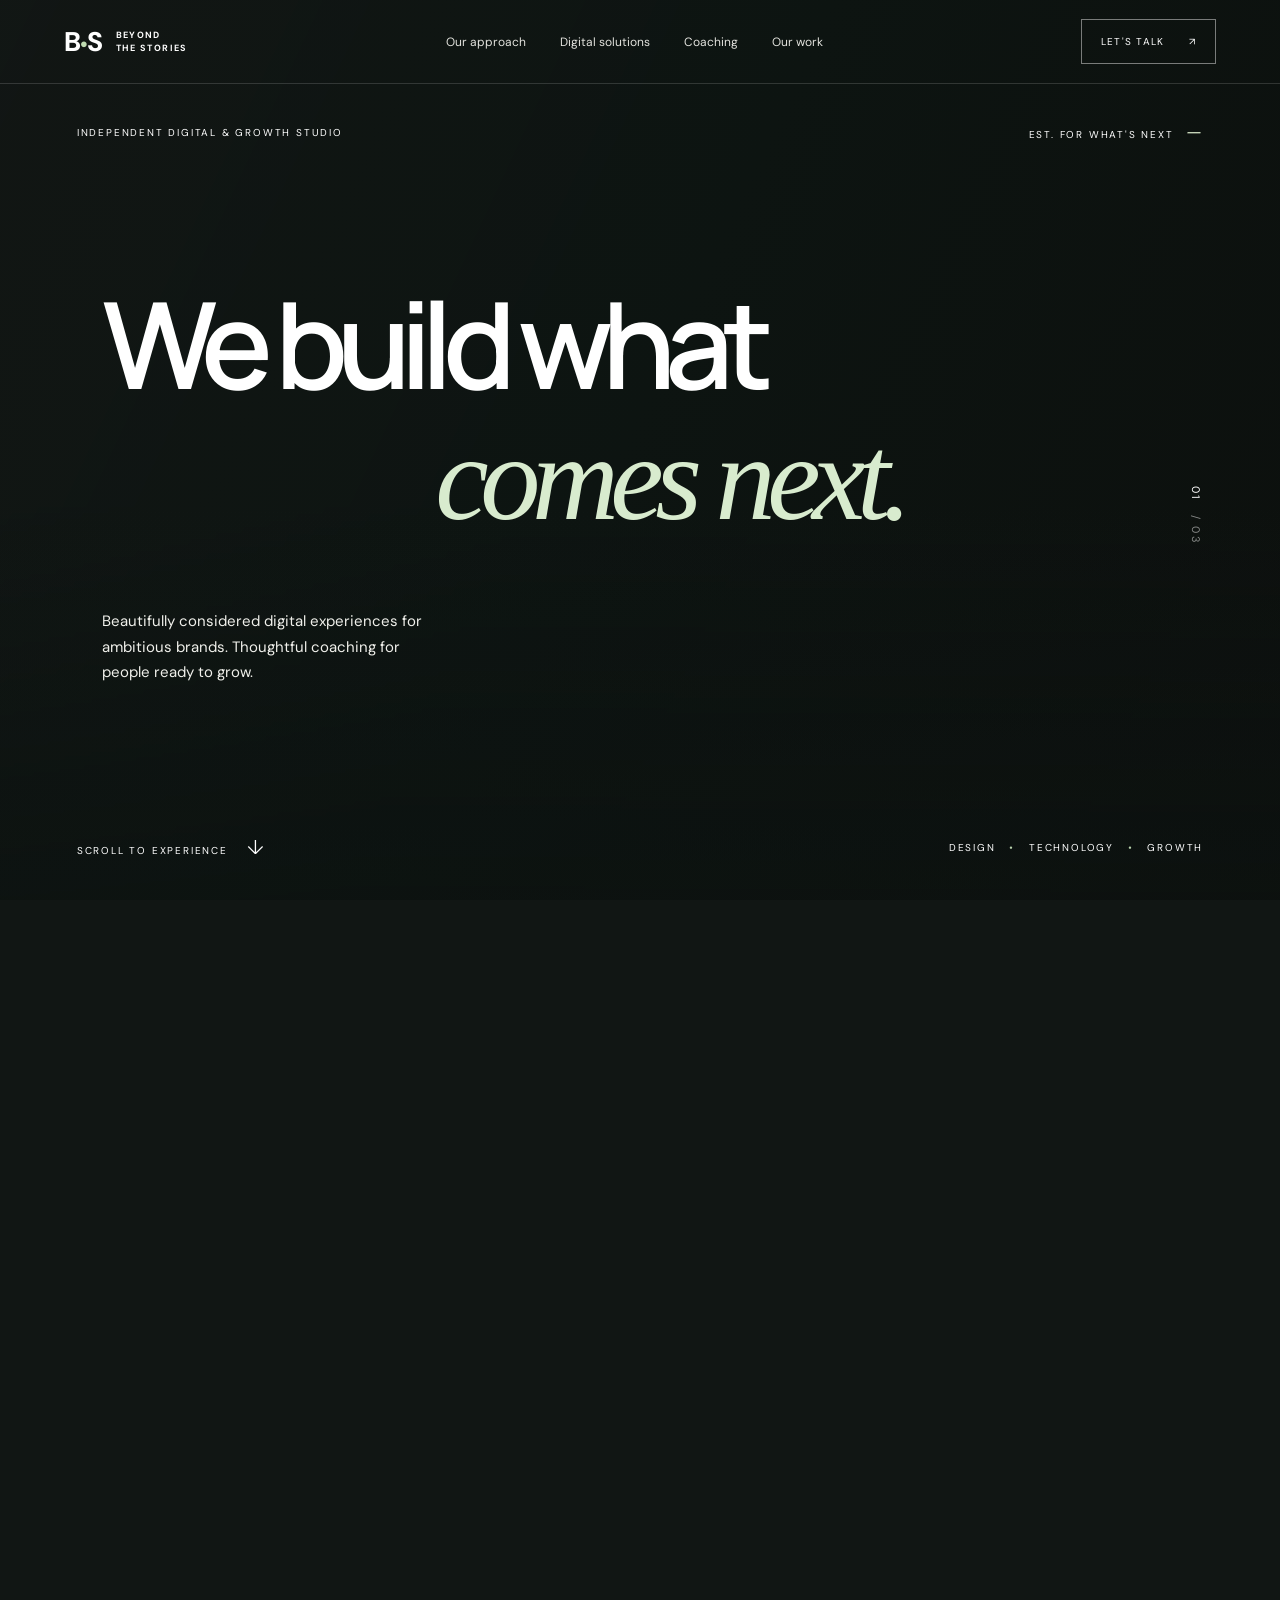
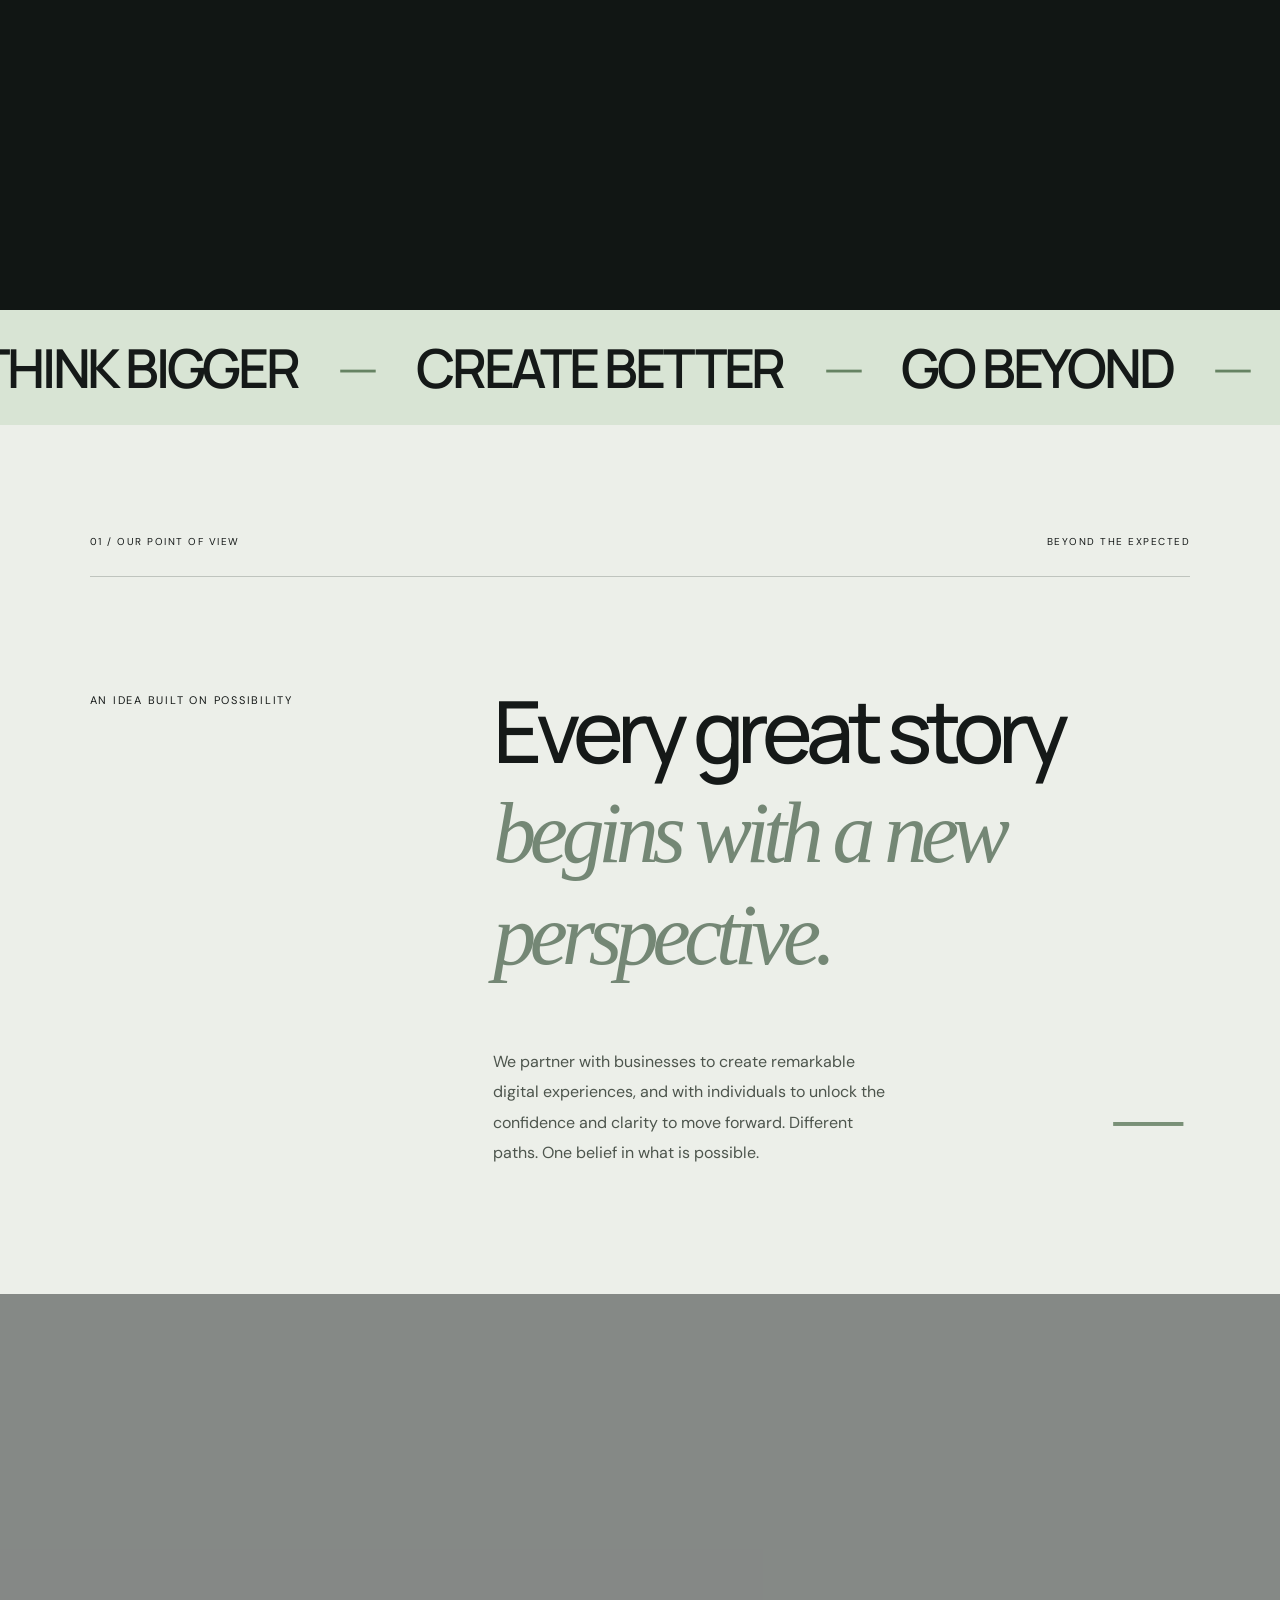
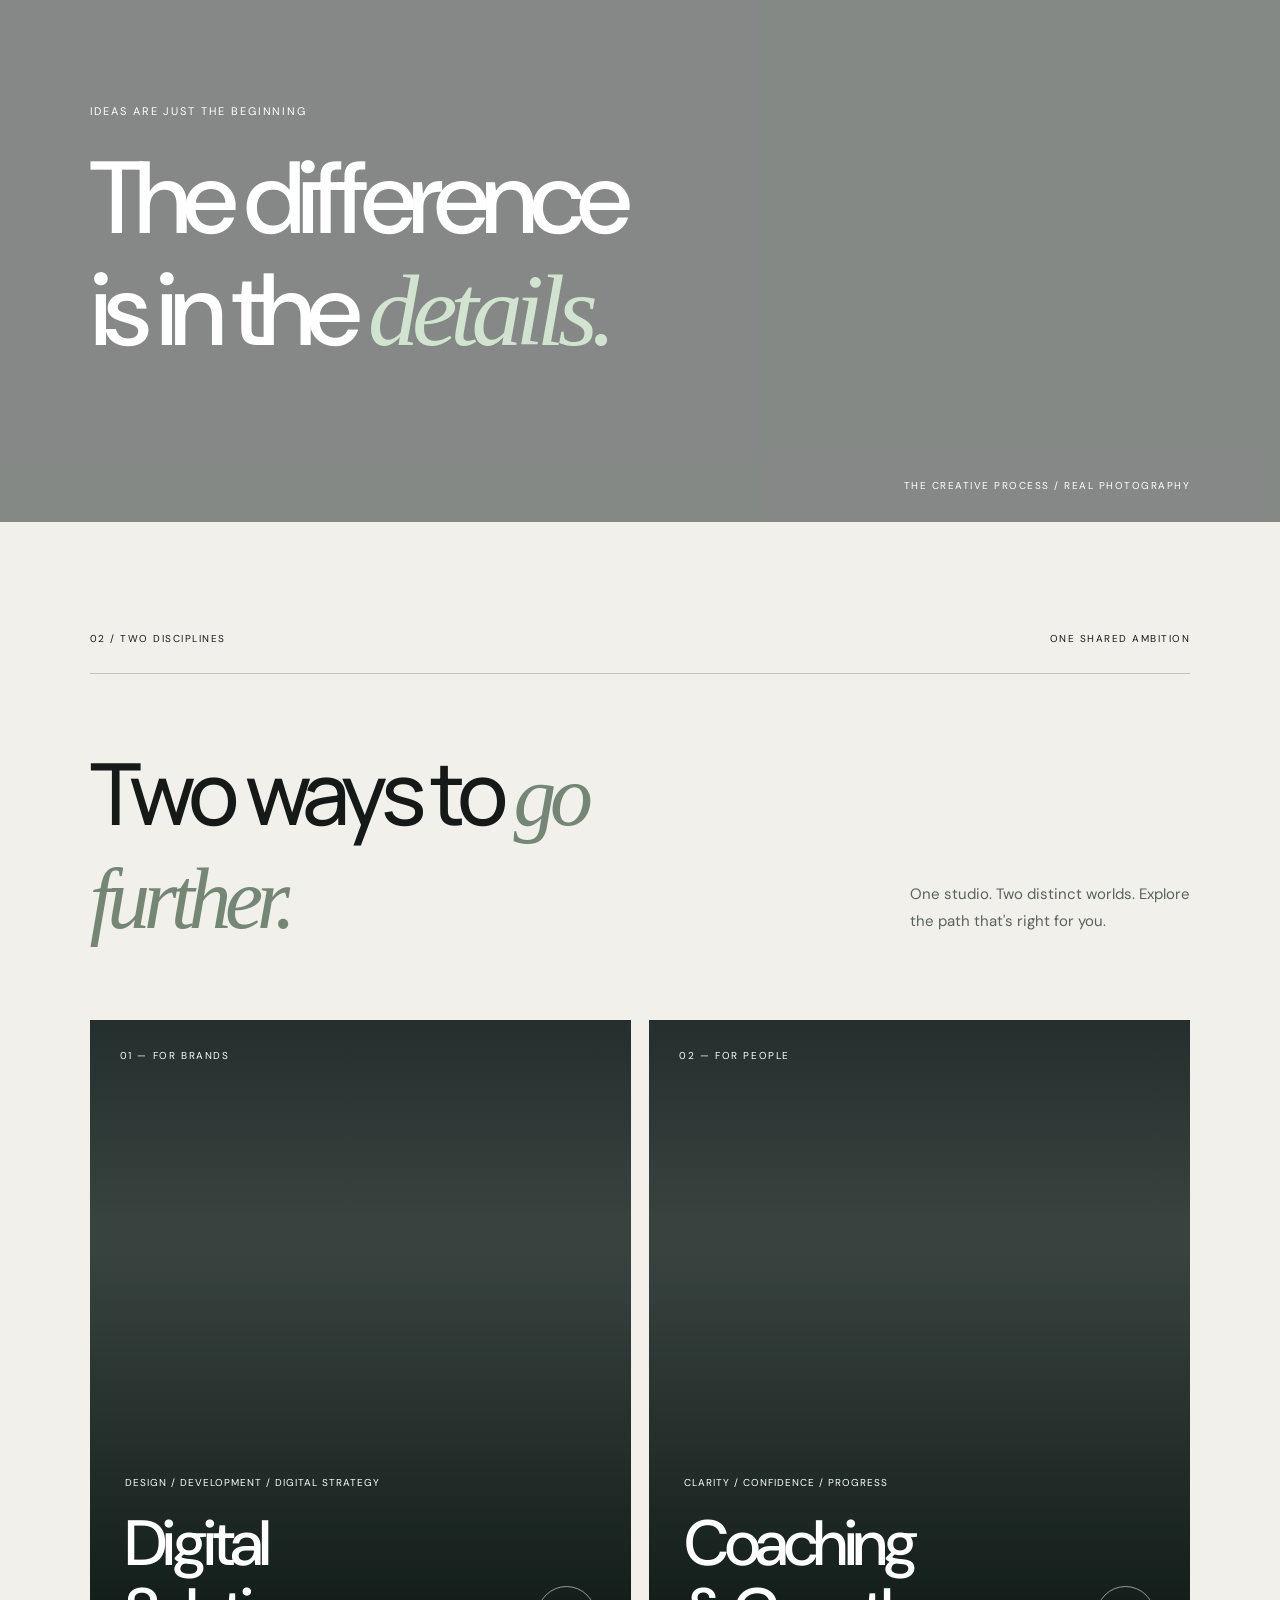
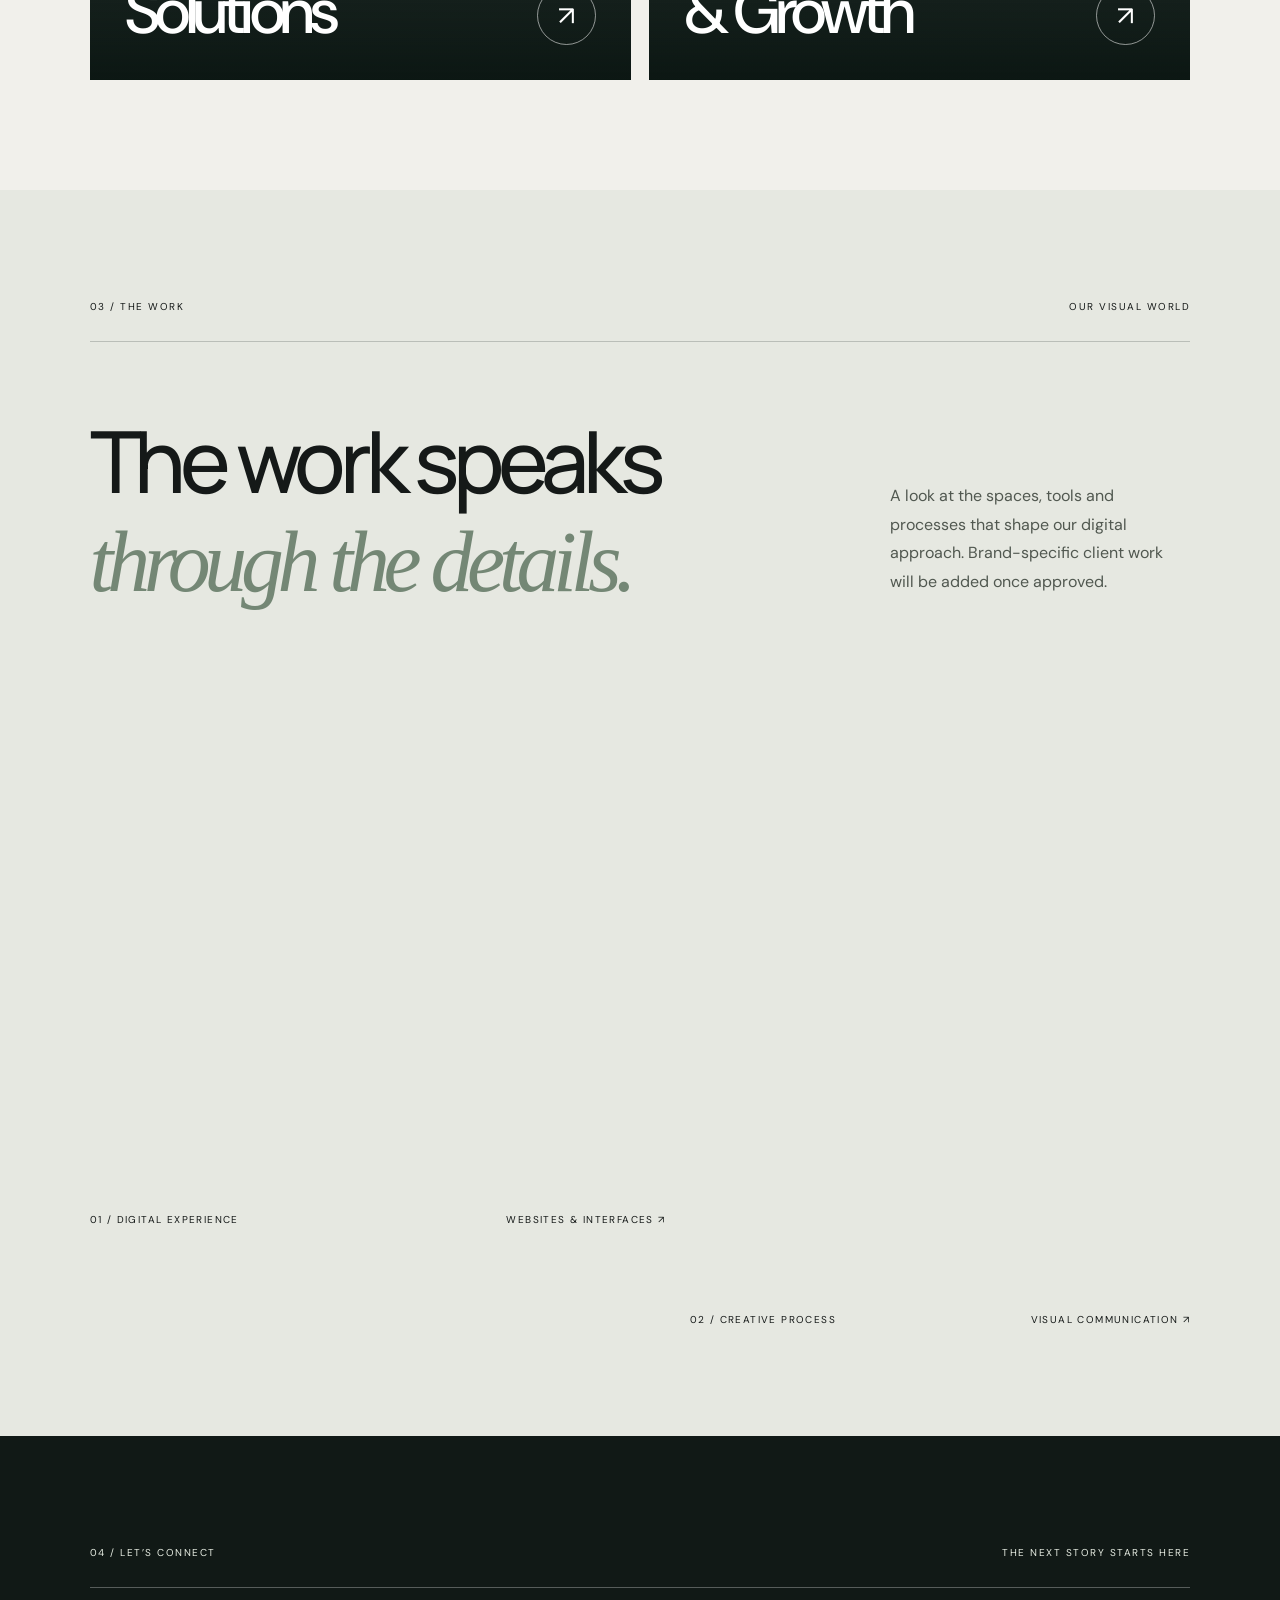
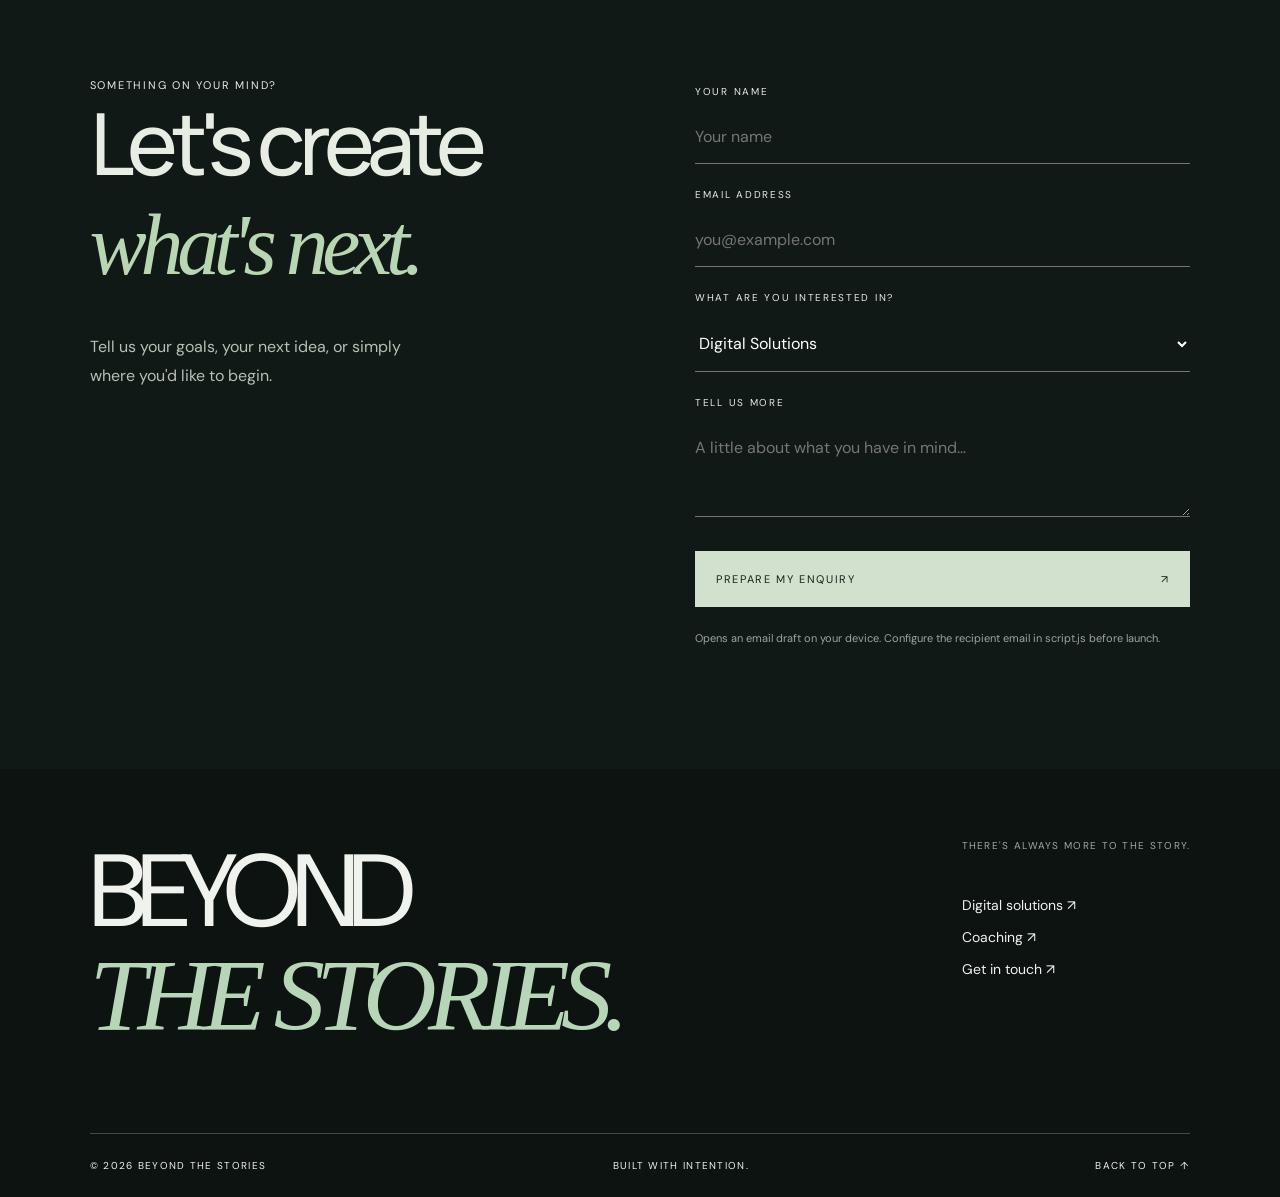
==== commit 29c77319: "Add files via upload" ====
--- a/index.html
+++ b/index.html
@@ -1,15 +1,16 @@
-<!doctype html>
-<html lang="en"><head><meta charset="UTF-8"><meta name="viewport" content="width=device-width, initial-scale=1"><meta name="theme-color" content="#121514"><meta name="description" content="Beyond The Stories — bespoke digital solutions and thoughtful coaching."><title>Beyond The Stories — Digital Studio & Coaching</title><link rel="preconnect" href="https://fonts.googleapis.com"><link rel="preconnect" href="https://fonts.gstatic.com" crossorigin><link href="https://fonts.googleapis.com/css2?family=DM+Sans:wght@300;400;500;600;700&family=Manrope:wght@400;500;600;700;800&display=swap" rel="stylesheet"><link rel="stylesheet" href="styles.css"></head>
-<body><div class="progress" aria-hidden="true"></div><header class="header" id="header"><a href="#home" class="logo" aria-label="Beyond The Stories home"><span class="logo-symbol">B<span class="logo-dot">•</span>S</span><span class="logo-text">BEYOND<br>THE STORIES</span></a><nav class="desktop-links" aria-label="Main navigation"><a href="#approach">Our approach</a><a href="#digital">Digital solutions</a><a href="#coaching">Coaching</a><a href="#work">Our work</a></nav><a class="header-action" href="#contact">LET'S TALK <span>↗</span></a><button type="button" class="menu-button" aria-expanded="false" aria-controls="mobile-nav" aria-label="Toggle menu"><span></span><span></span></button></header><nav id="mobile-nav" class="mobile-nav" aria-label="Mobile navigation"><a href="#approach">Our approach</a><a href="#digital">Digital solutions</a><a href="#coaching">Coaching</a><a href="#work">Our work</a><a href="#contact">Get in touch</a></nav>
+<!DOCTYPE html>
+
+<html lang="en"><head><meta charset="utf-8"/><meta content="width=device-width, initial-scale=1" name="viewport"/><meta content="#121514" name="theme-color"/><meta content="Beyond The Stories — bespoke digital solutions and thoughtful coaching." name="description"/><title>Beyond The Stories — Digital Solutions &amp; Coaching</title><link href="https://fonts.googleapis.com" rel="preconnect"/><link crossorigin="" href="https://fonts.gstatic.com" rel="preconnect"/><link href="https://fonts.googleapis.com/css2?family=DM+Sans:wght@300;400;500;600;700&amp;family=Manrope:wght@400;500;600;700;800&amp;display=swap" rel="stylesheet"/><link href="styles.css" rel="stylesheet"/></head>
+<body><div aria-hidden="true" class="progress"></div><header class="header" id="header"><a aria-label="Beyond The Stories home" class="logo" href="index.html#home"><span class="logo-symbol">B<span class="logo-dot">•</span>S</span><span class="logo-text">BEYOND<br/>THE STORIES</span></a><nav aria-label="Main navigation" class="desktop-links"><a href="index.html#approach">Our approach</a><a href="digital-solutions.html">Digital solutions</a><a href="coaching.html">Coaching</a><a href="index.html#work">Our work</a></nav><a class="header-action" href="index.html#contact">LET'S TALK <span>↗</span></a><button aria-controls="mobile-nav" aria-expanded="false" aria-label="Toggle menu" class="menu-button" type="button"><span></span><span></span></button></header><nav aria-label="Mobile navigation" class="mobile-nav" id="mobile-nav"><a href="index.html#approach">Our approach</a><a href="digital-solutions.html">Digital solutions</a><a href="coaching.html">Coaching</a><a href="index.html#work">Our work</a><a href="index.html#contact">Get in touch</a></nav>
 <main>
-<section class="hero" id="home" aria-label="Beyond The Stories introduction"><div class="hero-pin"><div class="hero-photo depth-photo" role="img" aria-label="Real photograph of creative digital workspace"></div><div class="hero-grain" aria-hidden="true"></div><div class="hero-shade" aria-hidden="true"></div><div class="hero-topline"><span>INDEPENDENT DIGITAL & GROWTH STUDIO</span><span>EST. FOR WHAT'S NEXT <i>✳</i></span></div><div class="hero-headlines"><div class="hero-line hero-line-left">We build what</div><div class="hero-line hero-line-right"><em>comes next.</em></div></div><p class="hero-blurb">Beautifully considered digital experiences for ambitious brands. Thoughtful coaching for people ready to grow.</p><div class="hero-floating-photo float-photo-one"><img src="https://images.unsplash.com/photo-1498050108023-c5249f4df085?auto=format&fit=crop&w=800&q=85" alt="Real photo of web development workspace" loading="eager"><span>01 / DIGITAL EXPERIENCES</span></div><div class="hero-floating-photo float-photo-two"><img src="https://images.unsplash.com/photo-1521737711867-e3b97375f902?auto=format&fit=crop&w=800&q=85" alt="Real photo of collaborative creative team" loading="eager"><span>02 / HUMAN POTENTIAL</span></div><div class="hero-bottom"><span>SCROLL TO EXPERIENCE <b>↓</b></span><span>DESIGN <i>•</i> TECHNOLOGY <i>•</i> GROWTH</span></div><div class="hero-counter"><span>01</span><span>/ 03</span></div></div></section>
-<section class="marquee" aria-label="Brand philosophy"><div class="marquee-track" data-marquee>THINK BIGGER <span>✳</span> CREATE BETTER <span>✳</span> GO BEYOND <span>✳</span> THINK BIGGER <span>✳</span> CREATE BETTER <span>✳</span> GO BEYOND <span>✳</span></div></section>
-<section class="about section-pad" id="approach"><div class="section-meta"><span>01 / OUR POINT OF VIEW</span><span>BEYOND THE EXPECTED</span></div><div class="about-grid"><p class="eyebrow reveal">AN IDEA BUILT ON POSSIBILITY</p><div><h2 class="large-title reveal">Every great story <em>begins with a new perspective.</em></h2><div class="about-under"><p class="reveal">We partner with businesses to create remarkable digital experiences, and with individuals to unlock the confidence and clarity to move forward. Different paths. One belief in what is possible.</p><span class="asterisk">✳</span></div></div></div></section>
-<section class="photo-break" aria-label="Inside the digital studio"><div class="photo-break-image parallax-image" style="background-image:url('https://images.unsplash.com/photo-1497366754035-f200968a6e72?auto=format&fit=crop&w=2200&q=86')"></div><div class="photo-break-shade"></div><div class="photo-break-text"><span>IDEAS ARE JUST THE BEGINNING</span><h2 class="reveal">The difference<br>is in the <em>details.</em></h2></div><div class="photo-credit">THE CREATIVE PROCESS / REAL PHOTOGRAPHY</div></section>
-<section class="offerings section-pad" id="services"><div class="section-meta"><span>02 / TWO DISCIPLINES</span><span>ONE SHARED AMBITION</span></div><div class="offer-head"><h2 class="large-title reveal">Two ways to <em>go further.</em></h2><p>One studio. Two distinct worlds. Explore the path that's right for you.</p></div><div class="offer-grid"><a class="offer-card" href="#digital"><div class="offer-photo"><img loading="lazy" src="https://images.unsplash.com/photo-1498050108023-c5249f4df085?auto=format&fit=crop&w=1200&q=85" alt="Actual photograph of a computer with code in a creative workspace"></div><div class="offer-overlay"></div><span class="offer-label">01 — FOR BRANDS</span><div class="offer-bottom"><div><span>DESIGN / DEVELOPMENT / DIGITAL STRATEGY</span><h3>Digital<br>Solutions</h3></div><span class="round-arrow">↗</span></div></a><a class="offer-card" href="#coaching"><div class="offer-photo"><img loading="lazy" src="https://images.unsplash.com/photo-1521737711867-e3b97375f902?auto=format&fit=crop&w=1200&q=85" alt="Actual photograph of people collaborating"></div><div class="offer-overlay"></div><span class="offer-label">02 — FOR PEOPLE</span><div class="offer-bottom"><div><span>CLARITY / CONFIDENCE / PROGRESS</span><h3>Coaching<br>& Growth</h3></div><span class="round-arrow">↗</span></div></a></div></section>
-<section id="digital" class="detail-section section-pad"><div class="section-meta"><span>03 / DIGITAL SOLUTIONS</span><span>DESIGNED TO MAKE AN IMPACT</span></div><div class="detail-head"><div><span class="eyebrow">THE DIGITAL STUDIO</span><h2 class="large-title reveal">Built to be <em>seen. Made to be remembered.</em></h2></div><p>Strategy and craft belong together. From expressive brand identities to seamless websites and smarter digital operations, we create the foundations for meaningful growth.</p></div><div class="editorial-photo image-perspective"><img loading="lazy" src="https://images.unsplash.com/photo-1460925895917-afdab827c52f?auto=format&fit=crop&w=1800&q=85" alt="Real photograph of digital analytics and website dashboards on a laptop"></div><div class="service-rows"><div><span>01</span><h3>Website design & development</h3><span>↗</span></div><div><span>02</span><h3>Branding & creative direction</h3><span>↗</span></div><div><span>03</span><h3>Digital marketing & online strategy</h3><span>↗</span></div><div><span>04</span><h3>Business automation & digital tools</h3><span>↗</span></div></div><a class="underlined-link" href="#contact">TELL US ABOUT YOUR PROJECT <span>↗</span></a></section>
-<section class="horizontal-section" aria-label="Digital services in motion"><div class="horizontal-pin"><div class="horizontal-intro"><span>WE DON'T JUST MAKE IT LOOK GOOD</span><h2>We make it<br><em>mean something.</em></h2></div><div class="horizontal-visual image-perspective"><img loading="lazy" src="https://images.unsplash.com/photo-1558655146-d09347e92766?auto=format&fit=crop&w=1600&q=85" alt="Real photograph of creative design materials and graphic design work"></div><div class="horizontal-stamp">IDEAS → EXPERIENCES → IMPACT</div></div></section>
-<section class="detail-section coaching-section section-pad" id="coaching"><div class="section-meta"><span>04 / COACHING & GROWTH</span><span>THE HUMAN SIDE OF PROGRESS</span></div><div class="detail-head"><div><span class="eyebrow">THE COACHING PRACTICE</span><h2 class="large-title reveal">A little clarity. <em>A lot of possibility.</em></h2></div><p>Progress looks different for everyone. Our coaching practice is about developing the tools, perspective, and confidence to take your next meaningful step.</p></div><div class="editorial-photo coaching-photo image-perspective"><img loading="lazy" src="https://images.unsplash.com/photo-1521737711867-e3b97375f902?auto=format&fit=crop&w=1800&q=85" alt="Real photograph of people learning and collaborating together"></div><div class="service-rows"><div><span>01</span><h3>Individual coaching sessions</h3><span>↗</span></div><div><span>02</span><h3>Professional & personal growth</h3><span>↗</span></div><div><span>03</span><h3>Practical skills & confidence</h3><span>↗</span></div><div><span>04</span><h3>Workshops & guided learning</h3><span>↗</span></div></div><a class="underlined-link" href="#contact">ENQUIRE ABOUT COACHING <span>↗</span></a></section>
-<section class="work-section section-pad" id="work"><div class="section-meta"><span>05 / THE WORK</span><span>OUR VISUAL WORLD</span></div><div class="work-heading"><h2 class="large-title reveal">The work speaks <em>through the details.</em></h2><p>A look at the spaces, tools and processes that shape our digital approach. Brand-specific client work will be added once approved.</p></div><div class="work-grid"><figure class="work-figure image-perspective"><img loading="lazy" src="https://images.unsplash.com/photo-1547658719-da2b51169166?auto=format&fit=crop&w=1300&q=85" alt="Real photograph of professional website design on a monitor"><figcaption><span>01 / DIGITAL EXPERIENCE</span><span>WEBSITES & INTERFACES ↗</span></figcaption></figure><figure class="work-figure image-perspective"><img loading="lazy" src="https://images.unsplash.com/photo-1558655146-9f40138edfeb?auto=format&fit=crop&w=1300&q=85" alt="Real photograph of creative design artwork and materials"><figcaption><span>02 / CREATIVE PROCESS</span><span>VISUAL COMMUNICATION ↗</span></figcaption></figure></div></section>
-<section class="contact section-pad" id="contact"><div class="section-meta"><span>06 / LET'S CONNECT</span><span>THE NEXT STORY STARTS HERE</span></div><div class="contact-grid"><div><span class="eyebrow">SOMETHING ON YOUR MIND?</span><h2 class="large-title reveal">Let's create <em>what's next.</em></h2><p>Tell us your goals, your next idea, or simply where you'd like to begin.</p></div><form class="contact-form" id="contact-form"><label for="name">YOUR NAME</label><input id="name" name="name" type="text" required placeholder="Your name" autocomplete="name"><label for="email">EMAIL ADDRESS</label><input id="email" name="email" type="email" required placeholder="you@example.com" autocomplete="email"><label for="interest">WHAT ARE YOU INTERESTED IN?</label><select id="interest" name="interest"><option>Digital Solutions</option><option>Coaching</option><option>Something else</option></select><label for="message">TELL US MORE</label><textarea id="message" name="message" rows="3" required placeholder="A little about what you have in mind..."></textarea><button type="submit">PREPARE MY ENQUIRY <span>↗</span></button><p class="form-note">Opens an email draft on your device. Configure the recipient email in script.js before launch.</p></form></div></section>
-</main><footer><div class="footer-primary"><a href="#home">BEYOND<br><em>THE STORIES.</em></a><div><span>THERE'S ALWAYS MORE TO THE STORY.</span><a href="#digital">Digital solutions ↗</a><a href="#coaching">Coaching ↗</a><a href="#contact">Get in touch ↗</a></div></div><div class="footer-secondary"><span>© <span id="year"></span> BEYOND THE STORIES</span><span>BUILT WITH INTENTION.</span><a href="#home">BACK TO TOP ↑</a></div></footer><script src="script.js"></script></body></html>
+<section aria-label="Beyond The Stories introduction" class="hero" id="home"><div class="hero-pin"><div aria-label="Real photograph of creative digital workspace" class="hero-photo depth-photo" role="img"></div><div aria-hidden="true" class="hero-grain"></div><div aria-hidden="true" class="hero-shade"></div><div class="hero-topline"><span>INDEPENDENT DIGITAL &amp; GROWTH STUDIO</span><span>EST. FOR WHAT'S NEXT <i>—</i></span></div><div class="hero-headlines"><div class="hero-line hero-line-left">We build what</div><div class="hero-line hero-line-right"><em>comes next.</em></div></div><p class="hero-blurb">Beautifully considered digital experiences for ambitious brands. Thoughtful coaching for people ready to grow.</p><div class="hero-floating-photo float-photo-one"><img alt="Real photo of web development workspace" loading="eager" src="https://images.unsplash.com/photo-1498050108023-c5249f4df085?auto=format&amp;fit=crop&amp;w=800&amp;q=85"/><span>01 / DIGITAL EXPERIENCES</span></div><div class="hero-floating-photo float-photo-two"><img alt="Real photo of collaborative creative team" loading="eager" src="https://images.unsplash.com/photo-1521737711867-e3b97375f902?auto=format&amp;fit=crop&amp;w=800&amp;q=85"/><span>02 / HUMAN POTENTIAL</span></div><div class="hero-bottom"><span>SCROLL TO EXPERIENCE <b>↓</b></span><span>DESIGN <i>•</i> TECHNOLOGY <i>•</i> GROWTH</span></div><div class="hero-counter"><span>01</span><span>/ 03</span></div></div></section>
+<section aria-label="Brand philosophy" class="marquee"><div class="marquee-track" data-marquee="">THINK BIGGER <span>—</span> CREATE BETTER <span>—</span> GO BEYOND <span>—</span> THINK BIGGER <span>—</span> CREATE BETTER <span>—</span> GO BEYOND <span>—</span></div></section>
+<section class="about section-pad" id="approach"><div class="section-meta"><span>01 / OUR POINT OF VIEW</span><span>BEYOND THE EXPECTED</span></div><div class="about-grid"><p class="eyebrow reveal">AN IDEA BUILT ON POSSIBILITY</p><div><h2 class="large-title reveal">Every great story <em>begins with a new perspective.</em></h2><div class="about-under"><p class="reveal">We partner with businesses to create remarkable digital experiences, and with individuals to unlock the confidence and clarity to move forward. Different paths. One belief in what is possible.</p><span class="asterisk">—</span></div></div></div></section>
+<section aria-label="Inside the digital studio" class="photo-break"><div class="photo-break-image parallax-image" style="background-image:url('https://images.unsplash.com/photo-1497366754035-f200968a6e72?auto=format&amp;fit=crop&amp;w=2200&amp;q=86')"></div><div class="photo-break-shade"></div><div class="photo-break-text"><span>IDEAS ARE JUST THE BEGINNING</span><h2 class="reveal">The difference<br/>is in the <em>details.</em></h2></div><div class="photo-credit">THE CREATIVE PROCESS / REAL PHOTOGRAPHY</div></section>
+<section class="offerings section-pad" id="services"><div class="section-meta"><span>02 / TWO DISCIPLINES</span><span>ONE SHARED AMBITION</span></div><div class="offer-head"><h2 class="large-title reveal">Two ways to <em>go further.</em></h2><p>One studio. Two distinct worlds. Explore the path that's right for you.</p></div><div class="offer-grid"><a class="offer-card" href="digital-solutions.html"><div class="offer-photo"><img alt="Actual photograph of a computer with code in a creative workspace" loading="lazy" src="https://images.unsplash.com/photo-1498050108023-c5249f4df085?auto=format&amp;fit=crop&amp;w=1200&amp;q=85"/></div><div class="offer-overlay"></div><span class="offer-label">01 — FOR BRANDS</span><div class="offer-bottom"><div><span>DESIGN / DEVELOPMENT / DIGITAL STRATEGY</span><h3>Digital<br/>Solutions</h3></div><span class="round-arrow">↗</span></div></a><a class="offer-card" href="coaching.html"><div class="offer-photo"><img alt="Actual photograph of people collaborating" loading="lazy" src="https://images.unsplash.com/photo-1521737711867-e3b97375f902?auto=format&amp;fit=crop&amp;w=1200&amp;q=85"/></div><div class="offer-overlay"></div><span class="offer-label">02 — FOR PEOPLE</span><div class="offer-bottom"><div><span>CLARITY / CONFIDENCE / PROGRESS</span><h3>Coaching<br/>&amp; Growth</h3></div><span class="round-arrow">↗</span></div></a></div></section>
+
+
+
+<section class="work-section section-pad" id="work"><div class="section-meta"><span>03 / THE WORK</span><span>OUR VISUAL WORLD</span></div><div class="work-heading"><h2 class="large-title reveal">The work speaks <em>through the details.</em></h2><p>A look at the spaces, tools and processes that shape our digital approach. Brand-specific client work will be added once approved.</p></div><div class="work-grid"><figure class="work-figure image-perspective"><img alt="Real photograph of professional website design on a monitor" loading="lazy" src="https://images.unsplash.com/photo-1547658719-da2b51169166?auto=format&amp;fit=crop&amp;w=1300&amp;q=85"/><figcaption><span>01 / DIGITAL EXPERIENCE</span><span>WEBSITES &amp; INTERFACES ↗</span></figcaption></figure><figure class="work-figure image-perspective"><img alt="Real photograph of creative design artwork and materials" loading="lazy" src="https://images.unsplash.com/photo-1558655146-9f40138edfeb?auto=format&amp;fit=crop&amp;w=1300&amp;q=85"/><figcaption><span>02 / CREATIVE PROCESS</span><span>VISUAL COMMUNICATION ↗</span></figcaption></figure></div></section>
+<section class="contact section-pad" id="contact"><div class="section-meta"><span>04 / LET’S CONNECT</span><span>THE NEXT STORY STARTS HERE</span></div><div class="contact-grid"><div><span class="eyebrow">SOMETHING ON YOUR MIND?</span><h2 class="large-title reveal">Let's create <em>what's next.</em></h2><p>Tell us your goals, your next idea, or simply where you'd like to begin.</p></div><form class="contact-form" id="contact-form"><label for="name">YOUR NAME</label><input autocomplete="name" id="name" name="name" placeholder="Your name" required="" type="text"/><label for="email">EMAIL ADDRESS</label><input autocomplete="email" id="email" name="email" placeholder="you@example.com" required="" type="email"/><label for="interest">WHAT ARE YOU INTERESTED IN?</label><select id="interest" name="interest"><option>Digital Solutions</option><option>Coaching</option><option>Something else</option></select><label for="message">TELL US MORE</label><textarea id="message" name="message" placeholder="A little about what you have in mind..." required="" rows="3"></textarea><button type="submit">PREPARE MY ENQUIRY <span>↗</span></button><p class="form-note">Opens an email draft on your device. Configure the recipient email in script.js before launch.</p></form></div></section>
+</main><footer><div class="footer-primary"><a href="index.html#home">BEYOND<br/><em>THE STORIES.</em></a><div><span>THERE'S ALWAYS MORE TO THE STORY.</span><a href="digital-solutions.html">Digital solutions ↗</a><a href="coaching.html">Coaching ↗</a><a href="index.html#contact">Get in touch ↗</a></div></div><div class="footer-secondary"><span>© <span id="year"></span> BEYOND THE STORIES</span><span>BUILT WITH INTENTION.</span><a href="index.html#home">BACK TO TOP ↑</a></div></footer><script src="script.js"></script></body></html>
--- a/styles.css
+++ b/styles.css
@@ -1 +1,19 @@
-:root{--ink:#151918;--cream:#f1f0eb;--muted:#a5aaa4;--accent:#d6e4ca}*{box-sizing:border-box}html{scroll-behavior:smooth}body{margin:0;background:var(--cream);color:var(--ink);font-family:'DM Sans',sans-serif;-webkit-font-smoothing:antialiased;overflow-x:clip}a{color:inherit;text-decoration:none}button,input,textarea,select{font:inherit}button{cursor:pointer}img{max-width:100%;display:block}em{font-family:Georgia,serif;font-weight:400}.progress{position:fixed;left:0;top:0;height:2px;width:0;background:#c9dac0;z-index:120}.header{position:fixed;top:0;left:0;width:100%;height:84px;padding:0 5%;z-index:100;display:flex;align-items:center;justify-content:space-between;color:#fff;border-bottom:1px solid #ffffff26;transition:background .4s,backdrop-filter .4s}.header.scrolled{background:#121514e8;backdrop-filter:blur(18px)}.logo{display:flex;align-items:center;gap:12px}.logo-symbol{font-size:27px;font-weight:800;letter-spacing:-.14em;padding-right:4px}.logo-dot{font-size:20px;color:#bfdbb1;margin:0 3px}.logo-text{font-size:9px;letter-spacing:.15em;line-height:1.35;font-weight:700}.desktop-links{display:flex;gap:34px}.desktop-links a{font-size:12px;color:#e3e3de}.desktop-links a:hover{color:#b9d8b2}.header-action{font-size:10px;letter-spacing:.13em;border:1px solid #ffffff72;padding:15px 19px;display:flex;gap:24px}.header-action:hover{background:#fff;color:#151918}.menu-button{display:none;background:none;border:0;width:44px;height:44px;padding:12px}.menu-button span{display:block;width:100%;height:1px;background:#fff;margin:7px 0}.mobile-nav{display:none}.hero{height:390vh;position:relative;background:#111614;color:#fff}.hero-pin{position:sticky;top:0;height:100svh;min-height:620px;overflow:hidden;isolation:isolate}.hero-photo{position:absolute;inset:-12%;background-image:url('https://images.unsplash.com/photo-1497366811353-6870744d04b2?auto=format&fit=crop&w=2400&q=90');background-size:cover;background-position:center 53%;transform:scale(1.08);will-change:transform}.hero-grain{position:absolute;inset:0;z-index:2;pointer-events:none;background:linear-gradient(115deg,#1317158a 0%,#0c1411aa 45%,#0b0d0ba8 100%)}.hero-shade{position:absolute;inset:0;background:linear-gradient(0deg,#0c1210a0,transparent 44%);z-index:2}.hero-topline,.hero-bottom{position:absolute;left:6%;right:6%;z-index:7;display:flex;justify-content:space-between;align-items:center;font-size:10px;letter-spacing:.18em}.hero-topline{top:120px}.hero-topline i{font-size:18px;color:#d3e2c4;margin-left:8px}.hero-bottom{bottom:40px}.hero-bottom b{font-size:20px;margin-left:14px;font-weight:300}.hero-bottom i{color:#b8d1ac;padding:0 9px}.hero-headlines{position:absolute;left:0;right:0;top:31%;z-index:6;pointer-events:none}.hero-line{white-space:nowrap;font-family:'Manrope',sans-serif;font-size:clamp(54px,9.4vw,162px);line-height:1.08;font-weight:600;letter-spacing:-.09em;width:max-content;will-change:transform}.hero-line-left{padding-left:8vw}.hero-line-right{padding-left:34vw;color:#d8ebce}.hero-line em{font-weight:400;letter-spacing:-.07em}.hero-blurb{position:absolute;z-index:8;left:8%;top:66%;max-width:325px;font-size:15px;line-height:1.7;color:#f0f0eb;will-change:transform,opacity}.hero-floating-photo{position:absolute;z-index:5;width:25%;max-width:360px;aspect-ratio:5/4;border:1px solid #ffffff65;background:#333;box-shadow:0 25px 80px #0009;overflow:hidden;will-change:transform,opacity}.hero-floating-photo img{width:100%;height:100%;object-fit:cover}.hero-floating-photo span{position:absolute;bottom:0;left:0;right:0;background:#161b17da;padding:13px 18px;font-size:9px;letter-spacing:.17em}.float-photo-one{right:13%;top:24%;transform:translate3d(0,40px,0) rotate(5deg);opacity:0}.float-photo-two{right:34%;bottom:13%;width:18%;transform:translate3d(0,100px,0) rotate(-8deg);opacity:0}.hero-counter{position:absolute;right:6%;top:54%;z-index:7;writing-mode:vertical-rl;display:flex;gap:14px;font-size:11px;letter-spacing:.2em}.hero-counter span:last-child{opacity:.5}.section-pad{padding:110px 7%}.section-meta{display:flex;justify-content:space-between;gap:16px;font-size:10px;letter-spacing:.15em;padding-bottom:28px;border-bottom:1px solid #1b211c36}.marquee{overflow:hidden;background:#d8e4d4;padding:21px 0;white-space:nowrap}.marquee-track{font-family:'Manrope',sans-serif;font-weight:600;letter-spacing:-.06em;font-size:clamp(28px,4.2vw,65px);width:max-content;will-change:transform}.marquee span{padding:0 32px;font-weight:300;color:#668363}.about{background:#ecefe9}.about-grid{display:grid;grid-template-columns:1fr 2fr;gap:5%;padding-top:105px}.eyebrow{font-size:11px;letter-spacing:.16em}.large-title{font-size:clamp(43px,6.7vw,110px);font-weight:500;font-family:'Manrope',sans-serif;line-height:1.15;letter-spacing:-.073em;margin:0}.large-title em{color:#748775}.about-under{display:flex;justify-content:space-between;align-items:end;gap:24px;margin-top:45px}.about-under p{max-width:405px;font-size:16px;line-height:1.9;color:#4d554d}.asterisk{font-size:100px;font-weight:200;color:#799077}.photo-break{height:92vh;min-height:580px;position:relative;color:white;overflow:hidden}.photo-break-image{position:absolute;inset:-18%;background-size:cover;background-position:center;will-change:transform}.photo-break-shade{position:absolute;inset:0;background:#1017177a}.photo-break-text{position:absolute;left:7%;bottom:16%}.photo-break-text>span{font-size:11px;letter-spacing:.17em}.photo-break-text h2{font-size:clamp(52px,8vw,130px);letter-spacing:-.07em;line-height:1.1;font-weight:500;margin:22px 0}.photo-break-text h2 em{color:#d1e4d0}.photo-credit{position:absolute;right:7%;bottom:30px;font-size:10px;letter-spacing:.15em}.offer-head{display:flex;align-items:end;justify-content:space-between;gap:30px;margin:70px 0}.offer-head h2{max-width:700px}.offer-head p{max-width:280px;font-size:15px;line-height:1.8;color:#5b625e}.offer-grid{display:grid;grid-template-columns:1fr 1fr;gap:18px}.offer-card{position:relative;height:660px;overflow:hidden;color:white;background:#384340;isolation:isolate}.offer-photo{position:absolute;inset:0;transition:transform .8s cubic-bezier(.2,.7,.2,1)}.offer-photo img{width:100%;height:100%;object-fit:cover}.offer-card:hover .offer-photo{transform:scale(1.06)}.offer-overlay{position:absolute;inset:0;background:linear-gradient(0deg,#07120ee6,transparent 65%),linear-gradient(180deg,#060f0e65,transparent 30%)}.offer-label{position:absolute;top:29px;left:30px;font-size:10px;letter-spacing:.16em}.offer-bottom{position:absolute;left:35px;right:35px;bottom:35px;display:flex;justify-content:space-between;align-items:end}.offer-bottom div>span{font-size:10px;letter-spacing:.1em}.offer-bottom h3{font-size:clamp(47px,5vw,79px);line-height:1.05;letter-spacing:-.07em;font-weight:500;margin:19px 0 0}.round-arrow{width:59px;height:59px;display:grid;place-items:center;border:1px solid #ffffff8a;border-radius:50%;font-size:27px}.detail-section{background:#efefe9}.detail-head{display:grid;grid-template-columns:1.5fr 1fr;gap:9%;padding:84px 0 65px;align-items:end}.detail-head .eyebrow{display:block;margin-bottom:36px}.detail-head p{max-width:410px;font-size:16px;line-height:1.9;color:#515850}.editorial-photo{height:70vh;min-height:420px;overflow:hidden;background:#28352e;transform-style:preserve-3d;box-shadow:0 18px 50px #15221c26;will-change:transform}.editorial-photo img{width:100%;height:100%;object-fit:cover;transition:transform .6s}.editorial-photo:hover img{transform:scale(1.035)}.service-rows{margin:72px 0 43px;border-top:1px solid #15191860}.service-rows>div{border-bottom:1px solid #15191860;padding:25px 2px;display:grid;grid-template-columns:80px 1fr 30px;align-items:center}.service-rows span{font-size:13px}.service-rows h3{font-size:clamp(20px,2.4vw,31px);font-weight:400;letter-spacing:-.04em;margin:0}.underlined-link{font-size:11px;letter-spacing:.13em;border-bottom:1px solid;padding-bottom:15px;display:inline-flex;gap:60px}.horizontal-section{height:235vh;background:#101816;color:#f0f3ed}.horizontal-pin{height:100svh;position:sticky;top:0;overflow:hidden;display:flex;align-items:center;isolation:isolate}.horizontal-intro{position:absolute;left:8%;z-index:3;will-change:transform}.horizontal-intro span{font-size:11px;letter-spacing:.18em}.horizontal-intro h2{font-size:clamp(55px,8.8vw,142px);letter-spacing:-.08em;line-height:1.09;font-weight:500}.horizontal-intro em{color:#cce3c8}.horizontal-visual{width:47%;height:64%;position:absolute;right:7%;top:17%;box-shadow:0 40px 130px #000b;will-change:transform}.horizontal-visual img{width:100%;height:100%;object-fit:cover}.horizontal-stamp{position:absolute;bottom:35px;right:7%;font-size:10px;letter-spacing:.2em}.coaching-section{background:#dfe7db}.coaching-section .large-title em{color:#728c6a}.work-section{background:#e6e8e1}.work-heading{display:flex;justify-content:space-between;align-items:end;gap:40px;padding:70px 0 60px}.work-heading h2{max-width:820px}.work-heading p{max-width:300px;line-height:1.8;color:#515850}.work-grid{display:grid;grid-template-columns:1.15fr 1fr;gap:24px;align-items:start}.work-figure{margin:0;overflow:hidden}.work-figure:nth-child(2){margin-top:100px}.work-figure img{width:100%;height:520px;object-fit:cover}.work-figure figcaption{display:flex;justify-content:space-between;gap:12px;font-size:10px;letter-spacing:.14em;margin-top:20px}.contact{background:#111916;color:#e7ede3}.contact .section-meta{border-color:#ffffff4a}.contact-grid{display:grid;grid-template-columns:1fr 1fr;gap:10%;padding-top:85px}.contact .large-title em{color:#b8d6b2}.contact-grid>div>p{max-width:350px;line-height:1.8;color:#b6c0b5;margin-top:38px}.contact-form{display:flex;flex-direction:column;gap:12px}.contact-form label{font-size:10px;letter-spacing:.17em;margin-top:12px}.contact-form input,.contact-form textarea,.contact-form select{border:0;border-bottom:1px solid #ffffff67;padding:16px 0;background:transparent;color:white;outline:none;border-radius:0}.contact-form select option{color:#111}.contact-form input:focus,.contact-form textarea:focus,.contact-form select:focus{border-bottom-color:#b7dba5}.contact-form button{margin-top:22px;padding:21px;background:#d1e1cd;color:#18241b;border:0;display:flex;justify-content:space-between;font-size:11px;letter-spacing:.15em}.form-note{font-size:11px;color:#9ba79d;line-height:1.6}footer{background:#0d1310;color:#f0f3ed;padding:70px 7% 25px}.footer-primary{display:flex;justify-content:space-between;gap:30px;padding-bottom:85px}.footer-primary>a{font-size:clamp(48px,8vw,125px);line-height:1.02;letter-spacing:-.085em}.footer-primary>a em{color:#b7d6b7}.footer-primary>div{display:flex;flex-direction:column;gap:14px;min-width:190px}.footer-primary>div span{font-size:10px;letter-spacing:.13em;margin-bottom:30px;color:#a0aba0}.footer-primary>div a{font-size:14px}.footer-secondary{padding-top:25px;border-top:1px solid #ffffff3a;display:flex;justify-content:space-between;gap:20px;font-size:10px;letter-spacing:.13em}.reveal{opacity:0;transform:translateY(33px);transition:opacity .8s,transform .8s}.reveal.visible{opacity:1;transform:translateY(0)}@media(max-width:980px){.desktop-links{gap:18px}.header-action{padding:13px}.hero-floating-photo{width:31%}.hero-line{font-size:10.5vw}.about-grid{grid-template-columns:1fr 2fr}.offer-card{height:530px}.detail-head{gap:5%}.horizontal-visual{width:50%}.work-figure img{height:380px}}@media(max-width:700px){.header{height:70px;padding:0 6%}.desktop-links,.header-action{display:none}.menu-button{display:block}.mobile-nav{position:fixed;z-index:99;top:70px;left:0;right:0;background:#15201b;padding:22px 6% 28px;display:flex;flex-direction:column;gap:0;color:white;opacity:0;visibility:hidden;transform:translateY(-12px);transition:.3s}.mobile-nav.open{opacity:1;visibility:visible;transform:none}.mobile-nav a{padding:14px 0;border-bottom:1px solid #ffffff30}.hero{height:300vh}.hero-pin{min-height:0}.hero-topline{left:6%;right:6%;top:96px;font-size:8px}.hero-topline span:last-child{display:none}.hero-headlines{top:32%}.hero-line{font-size:clamp(42px,12.3vw,82px);letter-spacing:-.085em}.hero-line-left{padding-left:6vw}.hero-line-right{padding-left:18vw}.hero-blurb{font-size:13px;left:7%;top:60%;max-width:245px}.hero-floating-photo{width:50%;max-width:250px}.float-photo-one{right:6%;top:18%}.float-photo-two{right:14%;bottom:14%;width:39%}.hero-bottom{left:6%;right:6%;bottom:22px;font-size:8px}.hero-bottom span:last-child{display:none}.hero-counter{right:6%;top:54%}.section-pad{padding:78px 6%}.section-meta{font-size:9px}.section-meta span:last-child{display:none}.about-grid{display:block;padding-top:65px}.about-grid .eyebrow{display:block;margin-bottom:38px}.large-title{font-size:clamp(42px,10.5vw,68px)}.about-under{margin-top:28px}.about-under p{font-size:14px}.asterisk{font-size:65px}.photo-break{height:73svh;min-height:460px}.photo-break-text{left:6%;bottom:17%}.photo-break-text h2{font-size:clamp(47px,11vw,80px)}.photo-credit{font-size:8px}.offer-head,.work-heading{display:block;margin:50px 0 35px}.offer-head p{margin-top:28px}.offer-grid,.detail-head,.work-grid,.contact-grid{grid-template-columns:1fr}.offer-card{height:520px}.offer-label{font-size:9px}.offer-bottom h3{font-size:58px}.detail-head{padding:60px 0 40px;gap:28px}.detail-head p{font-size:14px}.editorial-photo{height:48svh;min-height:300px}.service-rows{margin-top:44px}.service-rows>div{grid-template-columns:42px 1fr 20px;padding:22px 0}.service-rows h3{font-size:19px}.horizontal-section{height:185vh}.horizontal-intro{left:6%;top:24%}.horizontal-intro h2{font-size:clamp(48px,11vw,75px)}.horizontal-visual{width:72%;height:35%;right:6%;top:auto;bottom:13%}.horizontal-stamp{font-size:8px}.work-heading{margin:55px 0 35px}.work-figure:nth-child(2){margin-top:20px}.work-figure img{height:360px}.work-grid{gap:32px}.work-figure figcaption{font-size:8px}.contact-grid{padding-top:55px;gap:48px}.footer-primary{display:block}.footer-primary>a{font-size:15vw}.footer-primary>div{margin-top:50px}.footer-secondary{flex-wrap:wrap;font-size:9px}.footer-secondary span:nth-child(2){display:none}}@media(prefers-reduced-motion:reduce){html{scroll-behavior:auto}*,*:before,*:after{animation:none!important;transition:none!important}.hero{height:100svh}.horizontal-section{height:100svh}.reveal{opacity:1;transform:none}.hero-floating-photo{opacity:.7!important;transform:none!important}.hero-line,.horizontal-intro,.horizontal-visual,.hero-photo,.hero-blurb{transform:none!important}}
+:root{--ink:#151918;--cream:#f1f0eb;--muted:#a5aaa4;--accent:#d6e4ca}*{box-sizing:border-box}html{scroll-behavior:smooth}body{margin:0;background:var(--cream);color:var(--ink);font-family:'DM Sans',sans-serif;-webkit-font-smoothing:antialiased;overflow-x:clip}a{color:inherit;text-decoration:none}button,input,textarea,select{font:inherit}button{cursor:pointer}img{max-width:100%;display:block}em{font-family:Georgia,serif;font-weight:400}.progress{position:fixed;left:0;top:0;height:2px;width:0;background:#c9dac0;z-index:120}.header{position:fixed;top:0;left:0;width:100%;height:84px;padding:0 5%;z-index:100;display:flex;align-items:center;justify-content:space-between;color:#fff;border-bottom:1px solid #ffffff26;transition:background .4s,backdrop-filter .4s}.header.scrolled{background:#121514e8;backdrop-filter:blur(18px)}.logo{display:flex;align-items:center;gap:12px}.logo-symbol{font-size:27px;font-weight:800;letter-spacing:-.14em;padding-right:4px}.logo-dot{font-size:20px;color:#bfdbb1;margin:0 3px}.logo-text{font-size:9px;letter-spacing:.15em;line-height:1.35;font-weight:700}.desktop-links{display:flex;gap:34px}.desktop-links a{font-size:12px;color:#e3e3de}.desktop-links a:hover{color:#b9d8b2}.header-action{font-size:10px;letter-spacing:.13em;border:1px solid #ffffff72;padding:15px 19px;display:flex;gap:24px}.header-action:hover{background:#fff;color:#151918}.menu-button{display:none;background:none;border:0;width:44px;height:44px;padding:12px}.menu-button span{display:block;width:100%;height:1px;background:#fff;margin:7px 0}.mobile-nav{display:none}.hero{height:390vh;position:relative;background:#111614;color:#fff}.hero-pin{position:sticky;top:0;height:100svh;min-height:620px;overflow:hidden;isolation:isolate}.hero-photo{position:absolute;inset:-12%;background-image:url('https://images.unsplash.com/photo-1460925895917-afdab827c52f?auto=format&fit=crop&w=2400&q=90');background-size:cover;background-position:center 53%;transform:scale(1.08);will-change:transform}.hero-grain{position:absolute;inset:0;z-index:2;pointer-events:none;background:linear-gradient(115deg,#1317158a 0%,#0c1411aa 45%,#0b0d0ba8 100%)}.hero-shade{position:absolute;inset:0;background:linear-gradient(0deg,#0c1210a0,transparent 44%);z-index:2}.hero-topline,.hero-bottom{position:absolute;left:6%;right:6%;z-index:7;display:flex;justify-content:space-between;align-items:center;font-size:10px;letter-spacing:.18em}.hero-topline{top:120px}.hero-topline i{font-size:18px;color:#d3e2c4;margin-left:8px}.hero-bottom{bottom:40px}.hero-bottom b{font-size:20px;margin-left:14px;font-weight:300}.hero-bottom i{color:#b8d1ac;padding:0 9px}.hero-headlines{position:absolute;left:0;right:0;top:31%;z-index:6;pointer-events:none}.hero-line{white-space:nowrap;font-family:'Manrope',sans-serif;font-size:clamp(54px,9.4vw,162px);line-height:1.08;font-weight:600;letter-spacing:-.09em;width:max-content;will-change:transform}.hero-line-left{padding-left:8vw}.hero-line-right{padding-left:34vw;color:#d8ebce}.hero-line em{font-weight:400;letter-spacing:-.07em}.hero-blurb{position:absolute;z-index:8;left:8%;top:66%;max-width:325px;font-size:15px;line-height:1.7;color:#f0f0eb;will-change:transform,opacity}.hero-floating-photo{position:absolute;z-index:5;width:25%;max-width:360px;aspect-ratio:5/4;border:1px solid #ffffff65;background:#333;box-shadow:0 25px 80px #0009;overflow:hidden;will-change:transform,opacity}.hero-floating-photo img{width:100%;height:100%;object-fit:cover}.hero-floating-photo span{position:absolute;bottom:0;left:0;right:0;background:#161b17da;padding:13px 18px;font-size:9px;letter-spacing:.17em}.float-photo-one{right:13%;top:24%;transform:translate3d(0,40px,0) rotate(5deg);opacity:0}.float-photo-two{right:34%;bottom:13%;width:18%;transform:translate3d(0,100px,0) rotate(-8deg);opacity:0}.hero-counter{position:absolute;right:6%;top:54%;z-index:7;writing-mode:vertical-rl;display:flex;gap:14px;font-size:11px;letter-spacing:.2em}.hero-counter span:last-child{opacity:.5}.section-pad{padding:110px 7%}.section-meta{display:flex;justify-content:space-between;gap:16px;font-size:10px;letter-spacing:.15em;padding-bottom:28px;border-bottom:1px solid #1b211c36}.marquee{overflow:hidden;background:#d8e4d4;padding:21px 0;white-space:nowrap}.marquee-track{font-family:'Manrope',sans-serif;font-weight:600;letter-spacing:-.06em;font-size:clamp(28px,4.2vw,65px);width:max-content;will-change:transform}.marquee span{padding:0 32px;font-weight:300;color:#668363}.about{background:#ecefe9}.about-grid{display:grid;grid-template-columns:1fr 2fr;gap:5%;padding-top:105px}.eyebrow{font-size:11px;letter-spacing:.16em}.large-title{font-size:clamp(43px,6.7vw,110px);font-weight:500;font-family:'Manrope',sans-serif;line-height:1.15;letter-spacing:-.073em;margin:0}.large-title em{color:#748775}.about-under{display:flex;justify-content:space-between;align-items:end;gap:24px;margin-top:45px}.about-under p{max-width:405px;font-size:16px;line-height:1.9;color:#4d554d}.asterisk{font-size:100px;font-weight:200;color:#799077}.photo-break{height:92vh;min-height:580px;position:relative;color:white;overflow:hidden}.photo-break-image{position:absolute;inset:-18%;background-size:cover;background-position:center;will-change:transform}.photo-break-shade{position:absolute;inset:0;background:#1017177a}.photo-break-text{position:absolute;left:7%;bottom:16%}.photo-break-text>span{font-size:11px;letter-spacing:.17em}.photo-break-text h2{font-size:clamp(52px,8vw,130px);letter-spacing:-.07em;line-height:1.1;font-weight:500;margin:22px 0}.photo-break-text h2 em{color:#d1e4d0}.photo-credit{position:absolute;right:7%;bottom:30px;font-size:10px;letter-spacing:.15em}.offer-head{display:flex;align-items:end;justify-content:space-between;gap:30px;margin:70px 0}.offer-head h2{max-width:700px}.offer-head p{max-width:280px;font-size:15px;line-height:1.8;color:#5b625e}.offer-grid{display:grid;grid-template-columns:1fr 1fr;gap:18px}.offer-card{position:relative;height:660px;overflow:hidden;color:white;background:#384340;isolation:isolate}.offer-photo{position:absolute;inset:0;transition:transform .8s cubic-bezier(.2,.7,.2,1)}.offer-photo img{width:100%;height:100%;object-fit:cover}.offer-card:hover .offer-photo{transform:scale(1.06)}.offer-overlay{position:absolute;inset:0;background:linear-gradient(0deg,#07120ee6,transparent 65%),linear-gradient(180deg,#060f0e65,transparent 30%)}.offer-label{position:absolute;top:29px;left:30px;font-size:10px;letter-spacing:.16em}.offer-bottom{position:absolute;left:35px;right:35px;bottom:35px;display:flex;justify-content:space-between;align-items:end}.offer-bottom div>span{font-size:10px;letter-spacing:.1em}.offer-bottom h3{font-size:clamp(47px,5vw,79px);line-height:1.05;letter-spacing:-.07em;font-weight:500;margin:19px 0 0}.round-arrow{width:59px;height:59px;display:grid;place-items:center;border:1px solid #ffffff8a;border-radius:50%;font-size:27px}.detail-section{background:#efefe9}.detail-head{display:grid;grid-template-columns:1.5fr 1fr;gap:9%;padding:84px 0 65px;align-items:end}.detail-head .eyebrow{display:block;margin-bottom:36px}.detail-head p{max-width:410px;font-size:16px;line-height:1.9;color:#515850}.editorial-photo{height:70vh;min-height:420px;overflow:hidden;background:#28352e;transform-style:preserve-3d;box-shadow:0 18px 50px #15221c26;will-change:transform}.editorial-photo img{width:100%;height:100%;object-fit:cover;transition:transform .6s}.editorial-photo:hover img{transform:scale(1.035)}.service-rows{margin:72px 0 43px;border-top:1px solid #15191860}.service-rows>div{border-bottom:1px solid #15191860;padding:25px 2px;display:grid;grid-template-columns:80px 1fr 30px;align-items:center}.service-rows span{font-size:13px}.service-rows h3{font-size:clamp(20px,2.4vw,31px);font-weight:400;letter-spacing:-.04em;margin:0}.underlined-link{font-size:11px;letter-spacing:.13em;border-bottom:1px solid;padding-bottom:15px;display:inline-flex;gap:60px}.horizontal-section{height:235vh;background:#101816;color:#f0f3ed}.horizontal-pin{height:100svh;position:sticky;top:0;overflow:hidden;display:flex;align-items:center;isolation:isolate}.horizontal-intro{position:absolute;left:8%;z-index:3;will-change:transform}.horizontal-intro span{font-size:11px;letter-spacing:.18em}.horizontal-intro h2{font-size:clamp(55px,8.8vw,142px);letter-spacing:-.08em;line-height:1.09;font-weight:500}.horizontal-intro em{color:#cce3c8}.horizontal-visual{width:47%;height:64%;position:absolute;right:7%;top:17%;box-shadow:0 40px 130px #000b;will-change:transform}.horizontal-visual img{width:100%;height:100%;object-fit:cover}.horizontal-stamp{position:absolute;bottom:35px;right:7%;font-size:10px;letter-spacing:.2em}.coaching-section{background:#dfe7db}.coaching-section .large-title em{color:#728c6a}.work-section{background:#e6e8e1}.work-heading{display:flex;justify-content:space-between;align-items:end;gap:40px;padding:70px 0 60px}.work-heading h2{max-width:820px}.work-heading p{max-width:300px;line-height:1.8;color:#515850}.work-grid{display:grid;grid-template-columns:1.15fr 1fr;gap:24px;align-items:start}.work-figure{margin:0;overflow:hidden}.work-figure:nth-child(2){margin-top:100px}.work-figure img{width:100%;height:520px;object-fit:cover}.work-figure figcaption{display:flex;justify-content:space-between;gap:12px;font-size:10px;letter-spacing:.14em;margin-top:20px}.contact{background:#111916;color:#e7ede3}.contact .section-meta{border-color:#ffffff4a}.contact-grid{display:grid;grid-template-columns:1fr 1fr;gap:10%;padding-top:85px}.contact .large-title em{color:#b8d6b2}.contact-grid>div>p{max-width:350px;line-height:1.8;color:#b6c0b5;margin-top:38px}.contact-form{display:flex;flex-direction:column;gap:12px}.contact-form label{font-size:10px;letter-spacing:.17em;margin-top:12px}.contact-form input,.contact-form textarea,.contact-form select{border:0;border-bottom:1px solid #ffffff67;padding:16px 0;background:transparent;color:white;outline:none;border-radius:0}.contact-form select option{color:#111}.contact-form input:focus,.contact-form textarea:focus,.contact-form select:focus{border-bottom-color:#b7dba5}.contact-form button{margin-top:22px;padding:21px;background:#d1e1cd;color:#18241b;border:0;display:flex;justify-content:space-between;font-size:11px;letter-spacing:.15em}.form-note{font-size:11px;color:#9ba79d;line-height:1.6}footer{background:#0d1310;color:#f0f3ed;padding:70px 7% 25px}.footer-primary{display:flex;justify-content:space-between;gap:30px;padding-bottom:85px}.footer-primary>a{font-size:clamp(48px,8vw,125px);line-height:1.02;letter-spacing:-.085em}.footer-primary>a em{color:#b7d6b7}.footer-primary>div{display:flex;flex-direction:column;gap:14px;min-width:190px}.footer-primary>div span{font-size:10px;letter-spacing:.13em;margin-bottom:30px;color:#a0aba0}.footer-primary>div a{font-size:14px}.footer-secondary{padding-top:25px;border-top:1px solid #ffffff3a;display:flex;justify-content:space-between;gap:20px;font-size:10px;letter-spacing:.13em}.reveal{opacity:0;transform:translateY(33px);transition:opacity .8s,transform .8s}.reveal.visible{opacity:1;transform:translateY(0)}@media(max-width:980px){.desktop-links{gap:18px}.header-action{padding:13px}.hero-floating-photo{width:31%}.hero-line{font-size:10.5vw}.about-grid{grid-template-columns:1fr 2fr}.offer-card{height:530px}.detail-head{gap:5%}.horizontal-visual{width:50%}.work-figure img{height:380px}}@media(max-width:700px){.header{height:70px;padding:0 6%}.desktop-links,.header-action{display:none}.menu-button{display:block}.mobile-nav{position:fixed;z-index:99;top:70px;left:0;right:0;background:#15201b;padding:22px 6% 28px;display:flex;flex-direction:column;gap:0;color:white;opacity:0;visibility:hidden;transform:translateY(-12px);transition:.3s}.mobile-nav.open{opacity:1;visibility:visible;transform:none}.mobile-nav a{padding:14px 0;border-bottom:1px solid #ffffff30}.hero{height:300vh}.hero-pin{min-height:0}.hero-topline{left:6%;right:6%;top:96px;font-size:8px}.hero-topline span:last-child{display:none}.hero-headlines{top:32%}.hero-line{font-size:clamp(42px,12.3vw,82px);letter-spacing:-.085em}.hero-line-left{padding-left:6vw}.hero-line-right{padding-left:18vw}.hero-blurb{font-size:13px;left:7%;top:60%;max-width:245px}.hero-floating-photo{width:50%;max-width:250px}.float-photo-one{right:6%;top:18%}.float-photo-two{right:14%;bottom:14%;width:39%}.hero-bottom{left:6%;right:6%;bottom:22px;font-size:8px}.hero-bottom span:last-child{display:none}.hero-counter{right:6%;top:54%}.section-pad{padding:78px 6%}.section-meta{font-size:9px}.section-meta span:last-child{display:none}.about-grid{display:block;padding-top:65px}.about-grid .eyebrow{display:block;margin-bottom:38px}.large-title{font-size:clamp(42px,10.5vw,68px)}.about-under{margin-top:28px}.about-under p{font-size:14px}.asterisk{font-size:65px}.photo-break{height:73svh;min-height:460px}.photo-break-text{left:6%;bottom:17%}.photo-break-text h2{font-size:clamp(47px,11vw,80px)}.photo-credit{font-size:8px}.offer-head,.work-heading{display:block;margin:50px 0 35px}.offer-head p{margin-top:28px}.offer-grid,.detail-head,.work-grid,.contact-grid{grid-template-columns:1fr}.offer-card{height:520px}.offer-label{font-size:9px}.offer-bottom h3{font-size:58px}.detail-head{padding:60px 0 40px;gap:28px}.detail-head p{font-size:14px}.editorial-photo{height:48svh;min-height:300px}.service-rows{margin-top:44px}.service-rows>div{grid-template-columns:42px 1fr 20px;padding:22px 0}.service-rows h3{font-size:19px}.horizontal-section{height:185vh}.horizontal-intro{left:6%;top:24%}.horizontal-intro h2{font-size:clamp(48px,11vw,75px)}.horizontal-visual{width:72%;height:35%;right:6%;top:auto;bottom:13%}.horizontal-stamp{font-size:8px}.work-heading{margin:55px 0 35px}.work-figure:nth-child(2){margin-top:20px}.work-figure img{height:360px}.work-grid{gap:32px}.work-figure figcaption{font-size:8px}.contact-grid{padding-top:55px;gap:48px}.footer-primary{display:block}.footer-primary>a{font-size:15vw}.footer-primary>div{margin-top:50px}.footer-secondary{flex-wrap:wrap;font-size:9px}.footer-secondary span:nth-child(2){display:none}}@media(prefers-reduced-motion:reduce){html{scroll-behavior:auto}*,*:before,*:after{animation:none!important;transition:none!important}.hero{height:100svh}.horizontal-section{height:100svh}.reveal{opacity:1;transform:none}.hero-floating-photo{opacity:.7!important;transform:none!important}.hero-line,.horizontal-intro,.horizontal-visual,.hero-photo,.hero-blurb{transform:none!important}}
+
+/* Dedicated service pages */
+.inner-hero{height:90svh;min-height:610px;position:relative;display:flex;align-items:center;overflow:hidden;background:#131b18;color:white;isolation:isolate}
+.inner-hero-photo{position:absolute;inset:-8%;background-size:cover;background-position:center;transform:scale(1.06);animation:heroArrive 1.6s ease-out both}
+.digital-intro .inner-hero-photo{background-image:url('https://images.unsplash.com/photo-1498050108023-c5249f4df085?auto=format&fit=crop&w=2200&q=85')}
+.coaching-intro .inner-hero-photo{background-image:url('https://images.unsplash.com/photo-1521737711867-e3b97375f902?auto=format&fit=crop&w=2200&q=85')}
+.inner-hero-shade{position:absolute;inset:0;background:linear-gradient(90deg,#07110ee8 0%,#09120ea8 55%,#121b1460)}
+.inner-hero-content{position:relative;z-index:1;padding:120px 7% 80px;width:100%}
+.inner-hero-content h1{font:500 clamp(66px,10vw,160px)/1.06 'Manrope',sans-serif;letter-spacing:-.085em;max-width:1100px;margin:30px 0}
+.inner-hero-content h1 em{color:#cce3c8}
+.inner-hero-content p{max-width:500px;font-size:clamp(15px,1.55vw,19px);line-height:1.8;color:#e3e9e1}
+.inner-hero-cta{margin-top:48px;display:inline-block;font-size:11px;letter-spacing:.18em;border-bottom:1px solid #d1e1cd;padding-bottom:14px}
+.inner-cta{background:#dfe7db}.inner-cta h2{max-width:950px;margin:35px 0 65px}
+.page-return{background:#111916;color:#e7ede3;padding:40px 7%;display:flex;flex-wrap:wrap;gap:24px;justify-content:space-between;font-size:11px;letter-spacing:.14em}
+.page-return a:hover{color:#cce3c8}
+@keyframes heroArrive{from{transform:scale(1.16)}to{transform:scale(1.06)}}
+@media(max-width:700px){.inner-hero{min-height:540px;height:82svh}.inner-hero-content{padding:110px 6% 60px}.inner-hero-content h1{font-size:clamp(49px,12vw,78px)}.inner-hero-content p{font-size:14px}.page-return{padding:32px 6%;flex-direction:column}.inner-hero-shade{background:linear-gradient(90deg,#07110ee9,#09120e96)}}
+@media(prefers-reduced-motion:reduce){.inner-hero-photo{animation:none}}
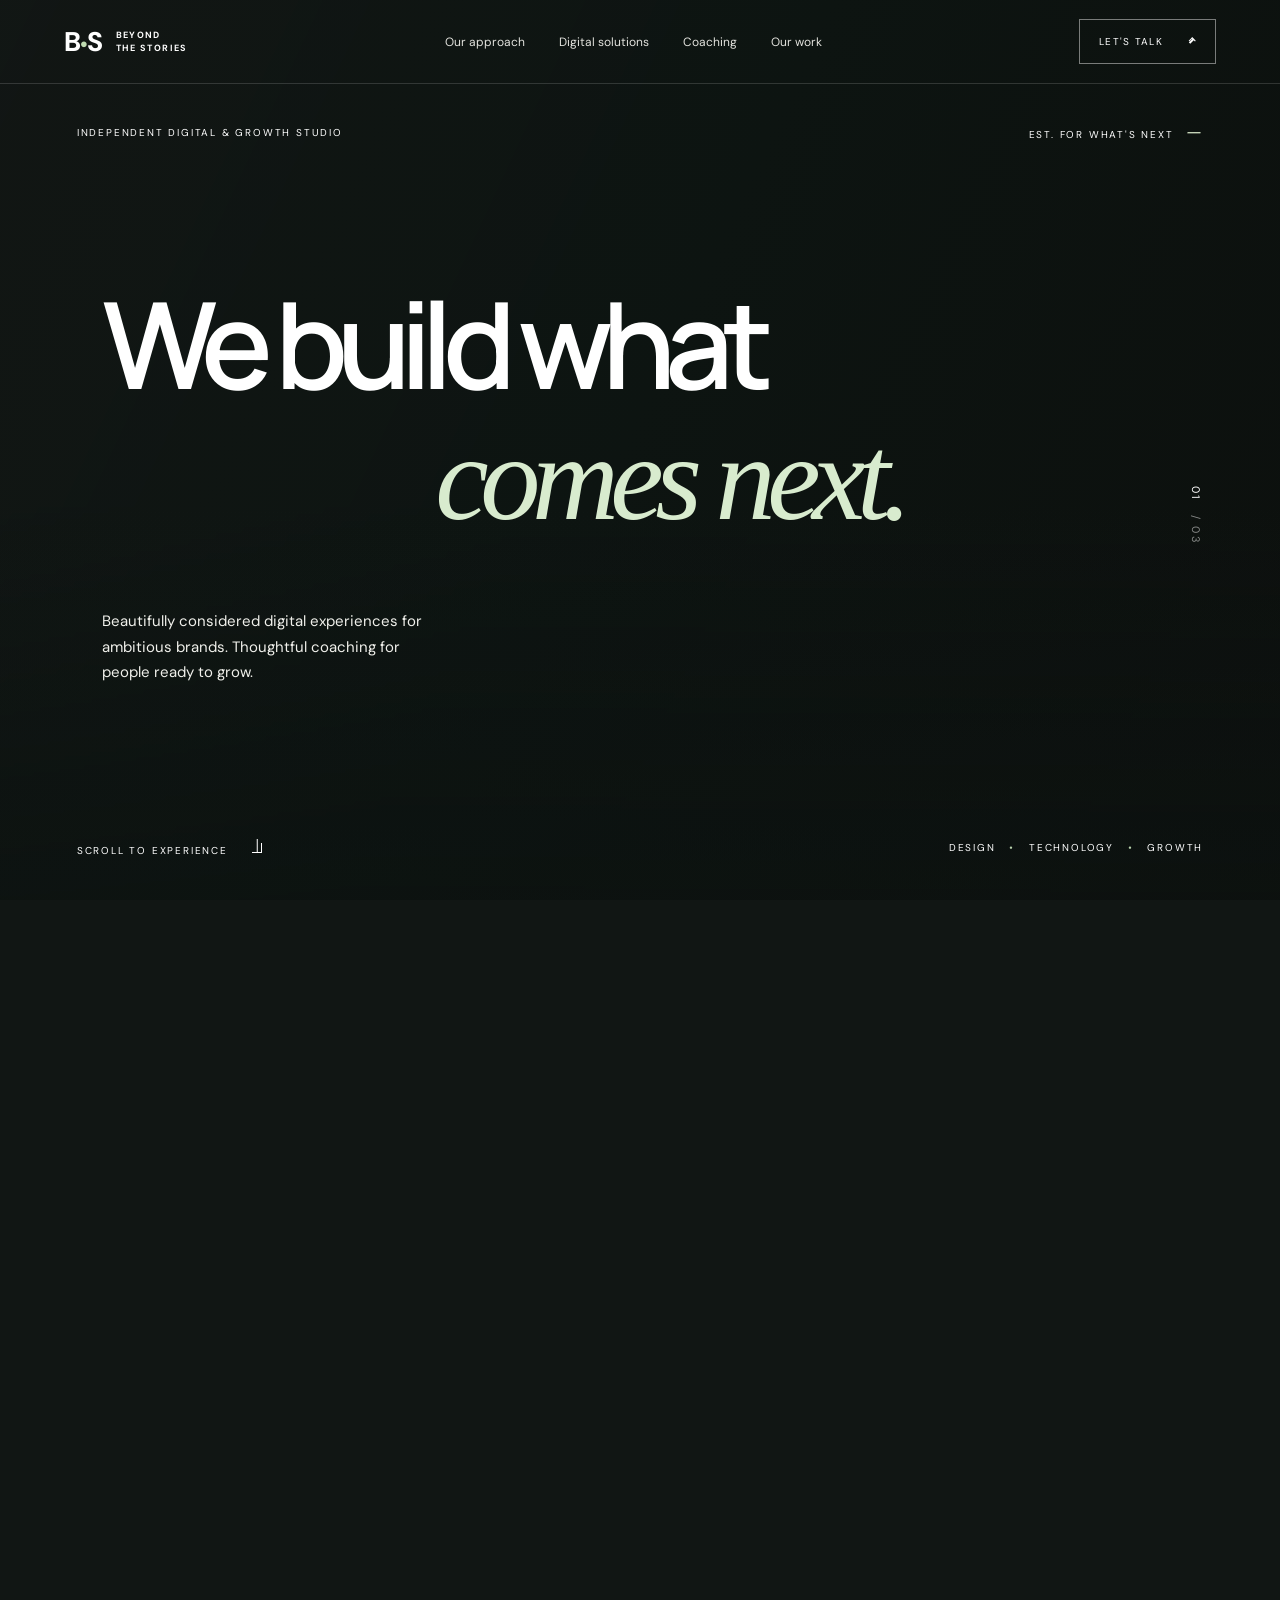
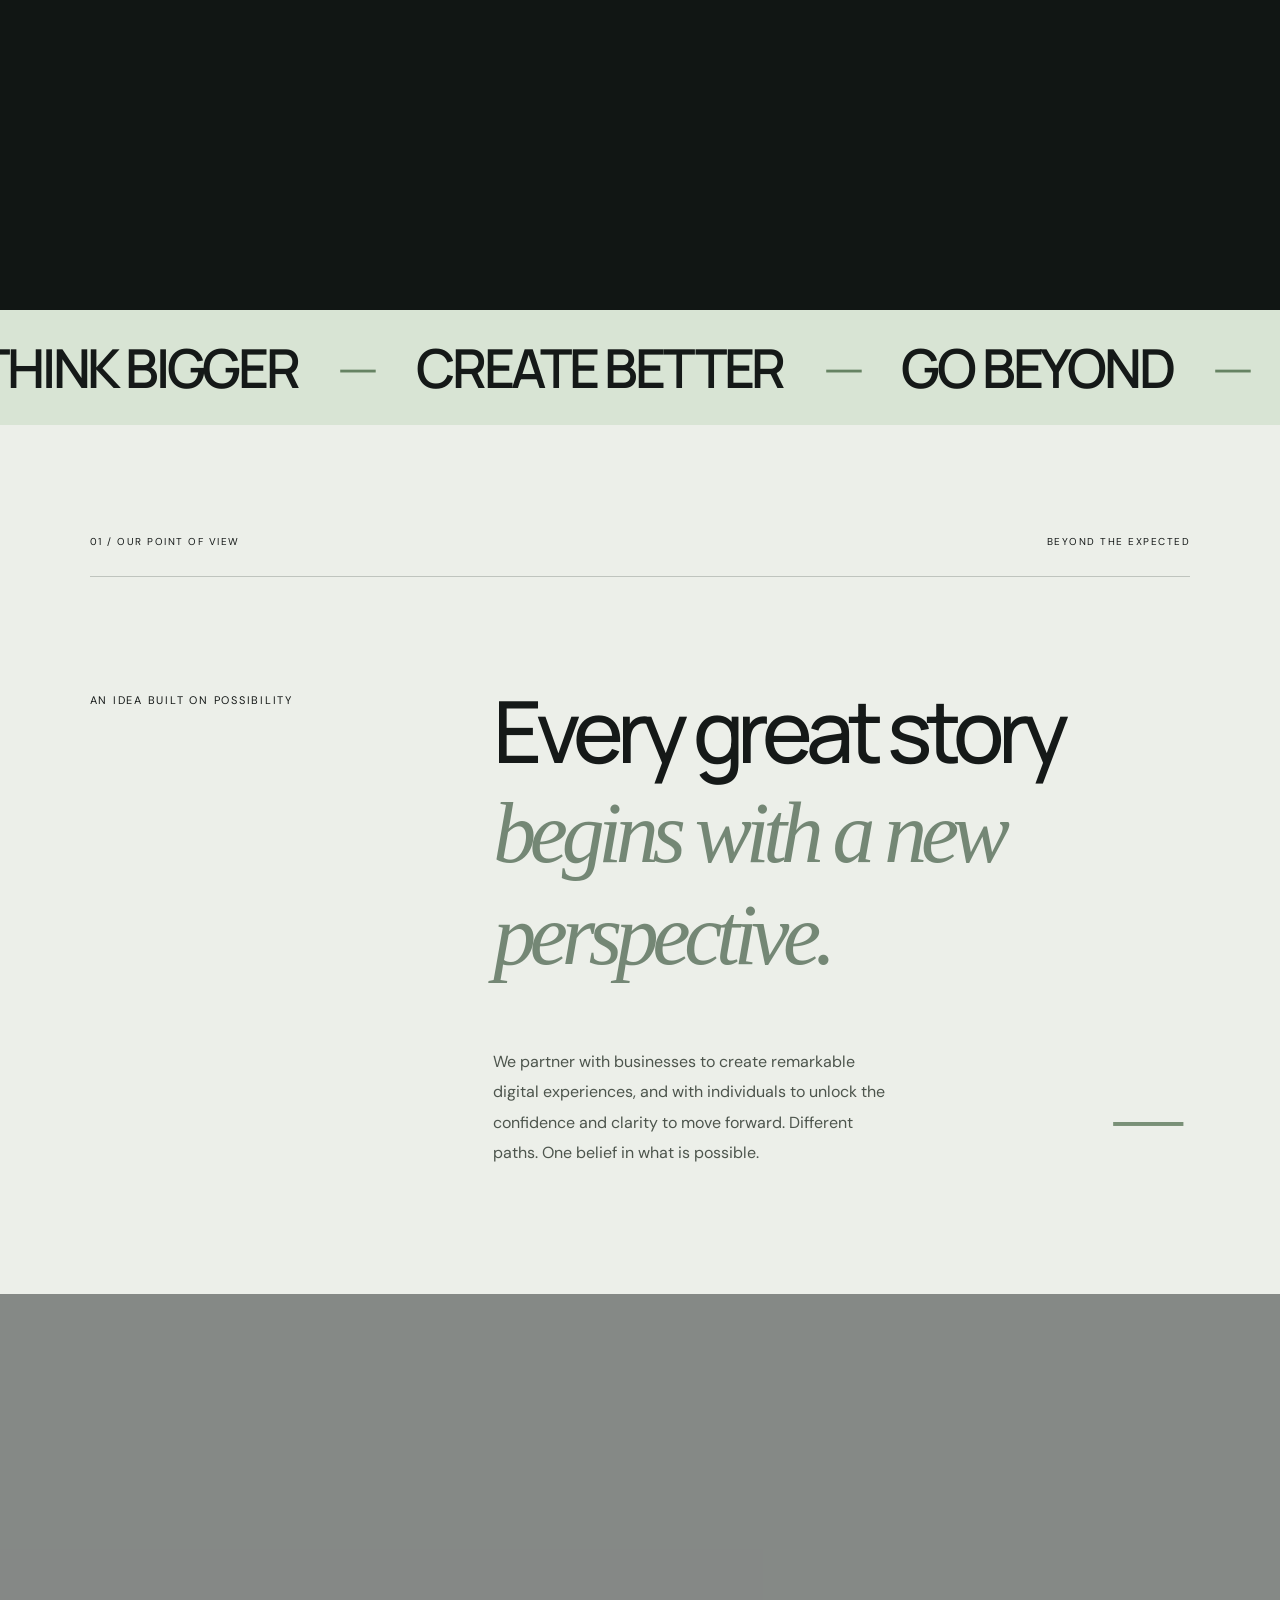
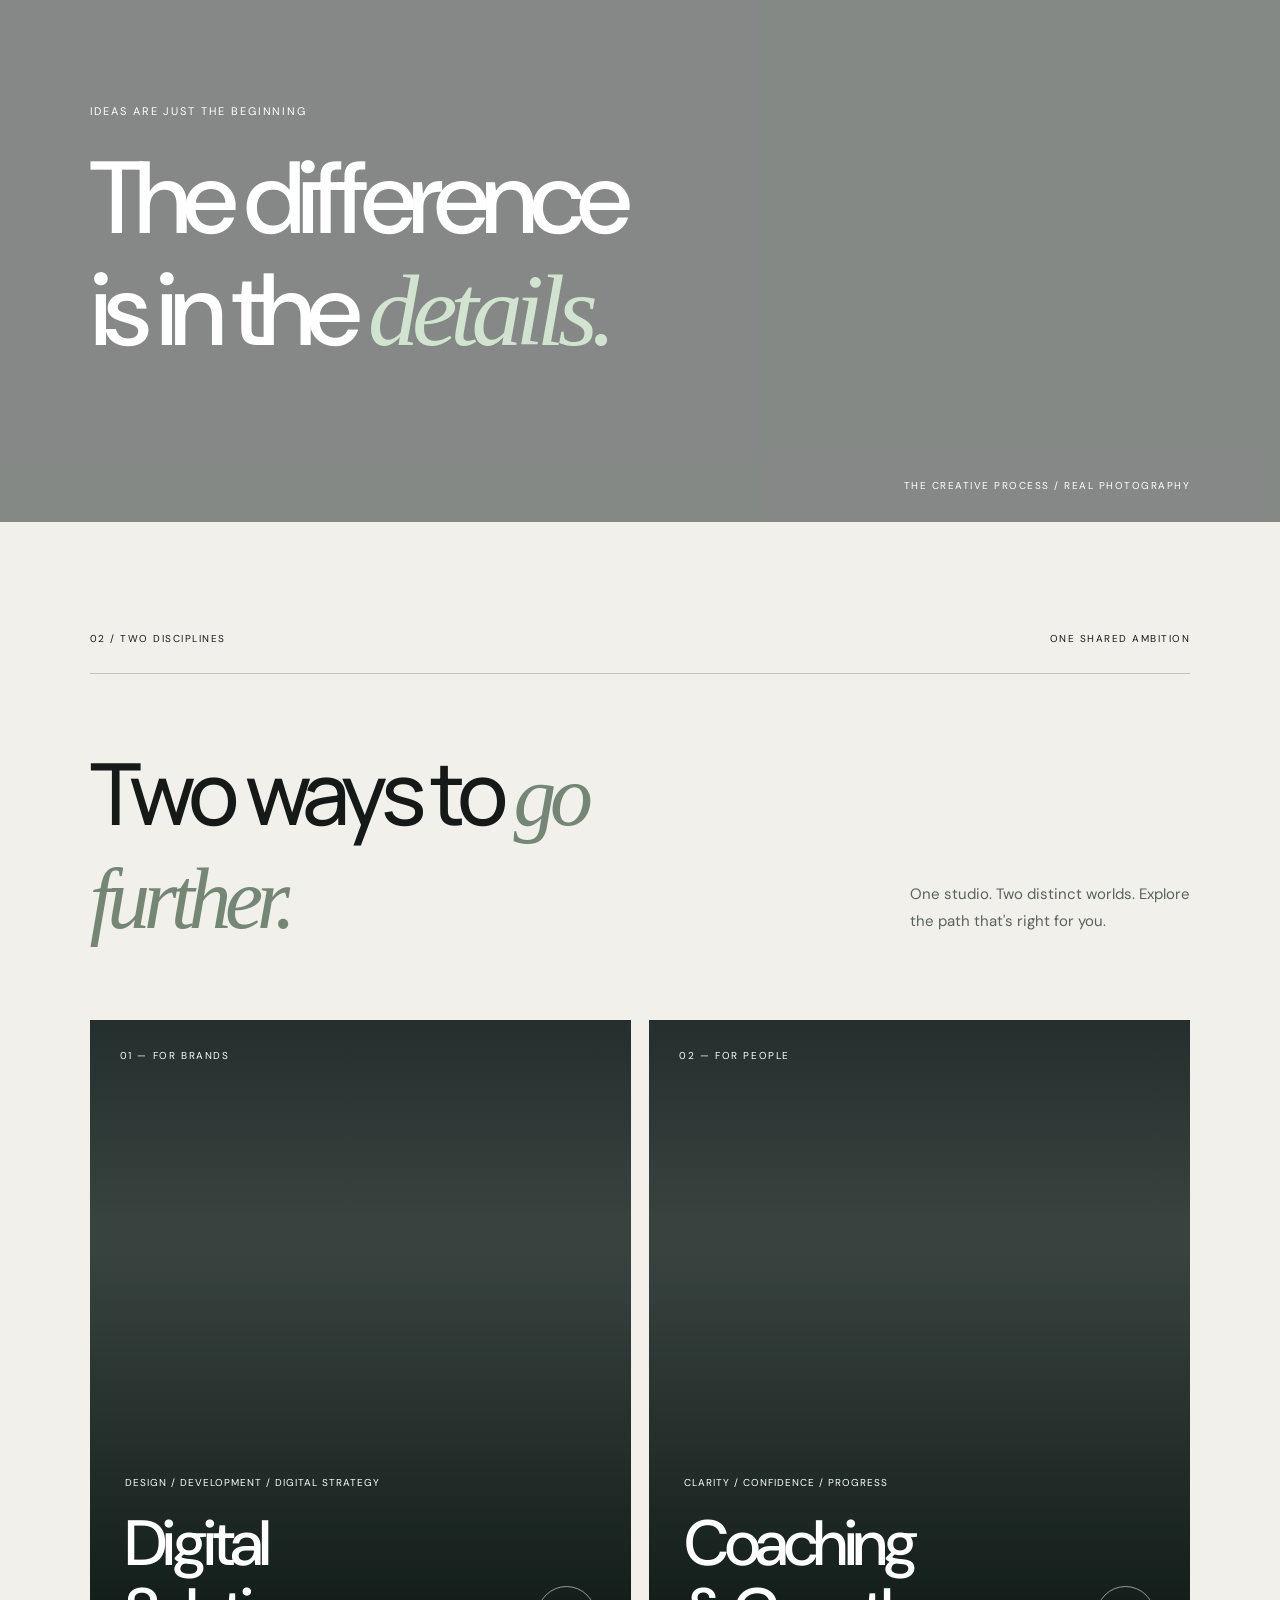
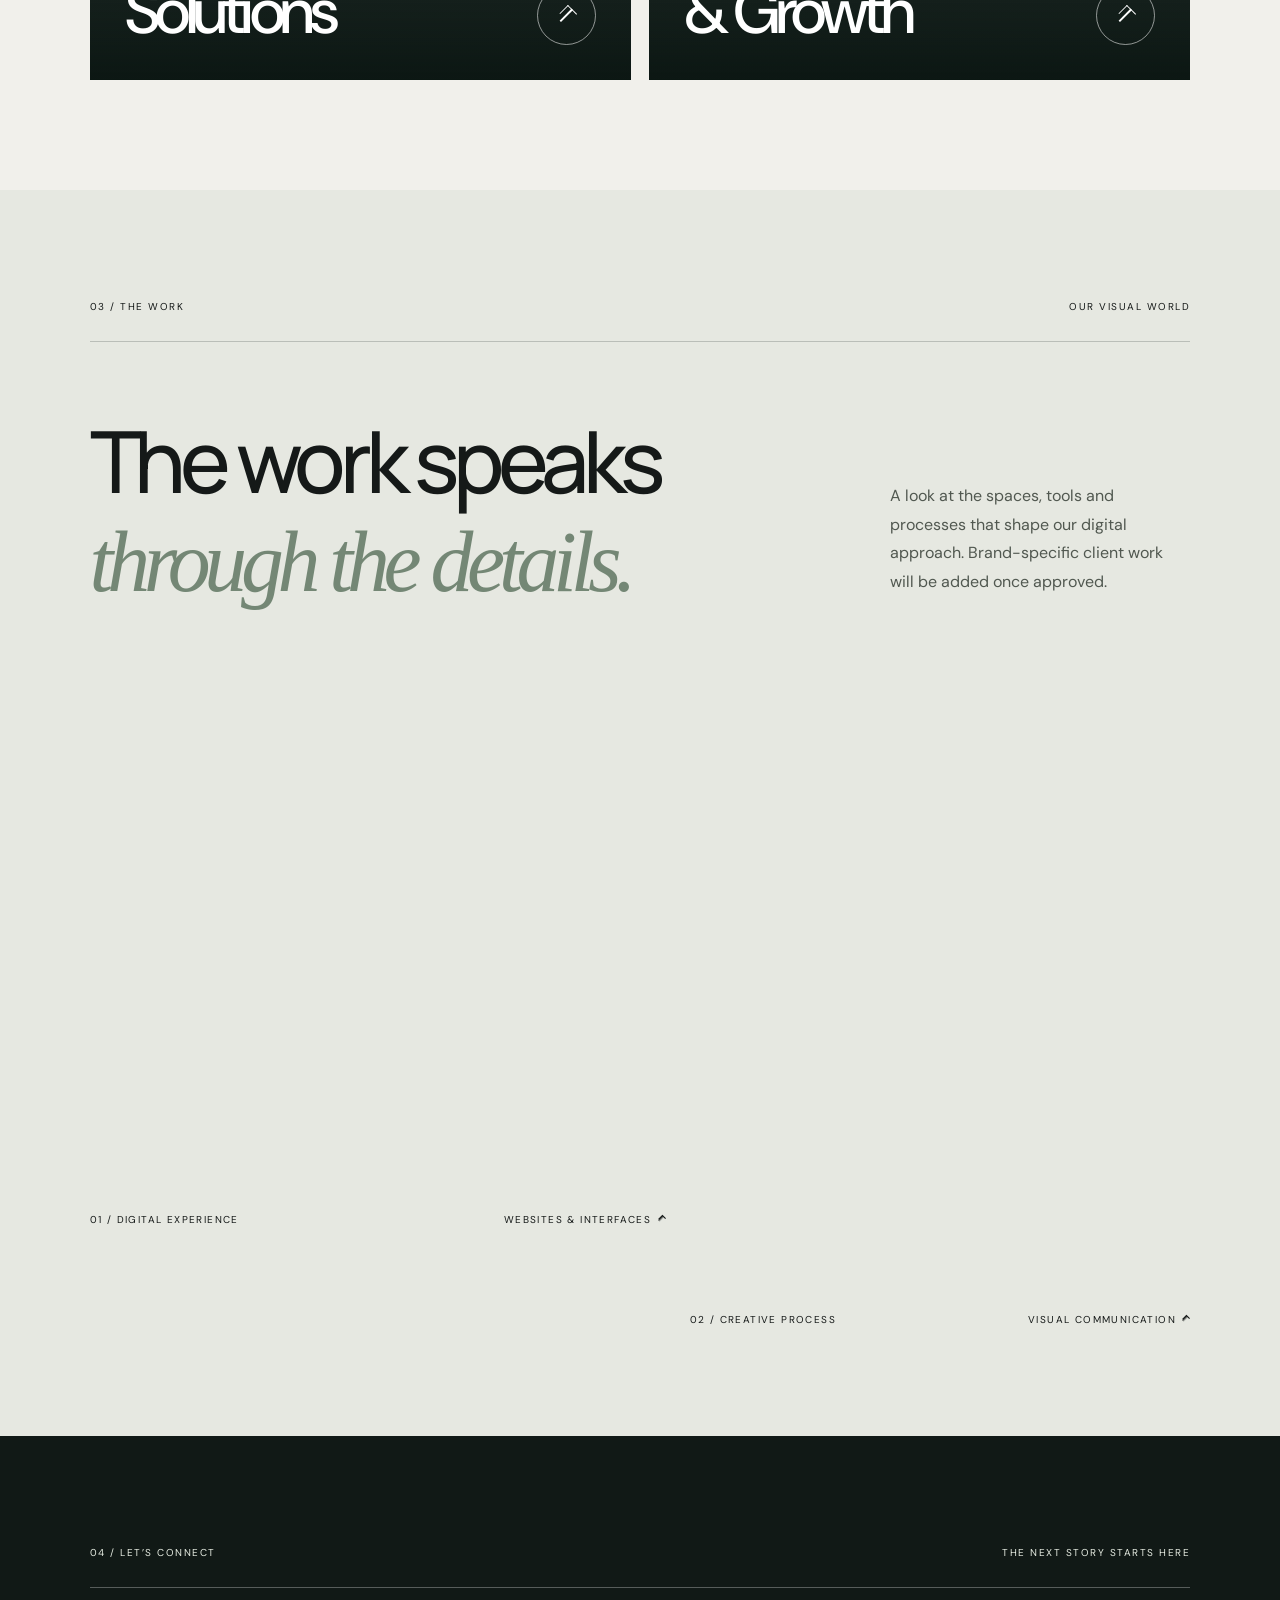
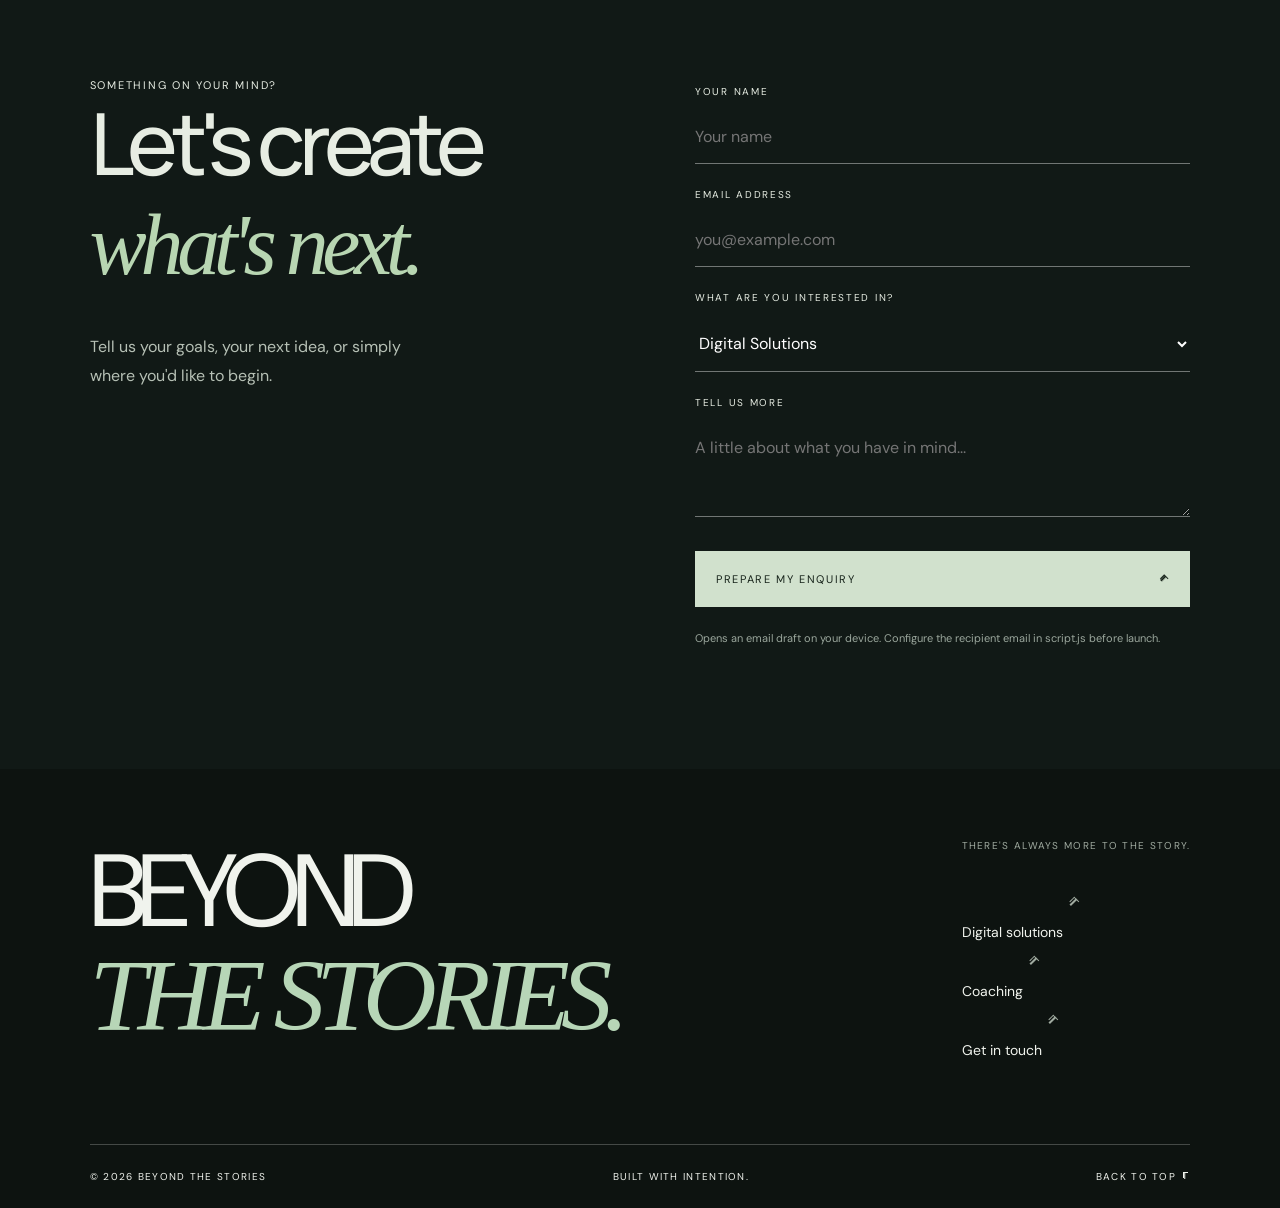
==== commit f03012e1: "Add files via upload" ====
--- a/index.html
+++ b/index.html
@@ -1,16 +1,13 @@
 <!DOCTYPE html>
 
 <html lang="en"><head><meta charset="utf-8"/><meta content="width=device-width, initial-scale=1" name="viewport"/><meta content="#121514" name="theme-color"/><meta content="Beyond The Stories — bespoke digital solutions and thoughtful coaching." name="description"/><title>Beyond The Stories — Digital Solutions &amp; Coaching</title><link href="https://fonts.googleapis.com" rel="preconnect"/><link crossorigin="" href="https://fonts.gstatic.com" rel="preconnect"/><link href="https://fonts.googleapis.com/css2?family=DM+Sans:wght@300;400;500;600;700&amp;family=Manrope:wght@400;500;600;700;800&amp;display=swap" rel="stylesheet"/><link href="styles.css" rel="stylesheet"/></head>
-<body><div aria-hidden="true" class="progress"></div><header class="header" id="header"><a aria-label="Beyond The Stories home" class="logo" href="index.html#home"><span class="logo-symbol">B<span class="logo-dot">•</span>S</span><span class="logo-text">BEYOND<br/>THE STORIES</span></a><nav aria-label="Main navigation" class="desktop-links"><a href="index.html#approach">Our approach</a><a href="digital-solutions.html">Digital solutions</a><a href="coaching.html">Coaching</a><a href="index.html#work">Our work</a></nav><a class="header-action" href="index.html#contact">LET'S TALK <span>↗</span></a><button aria-controls="mobile-nav" aria-expanded="false" aria-label="Toggle menu" class="menu-button" type="button"><span></span><span></span></button></header><nav aria-label="Mobile navigation" class="mobile-nav" id="mobile-nav"><a href="index.html#approach">Our approach</a><a href="digital-solutions.html">Digital solutions</a><a href="coaching.html">Coaching</a><a href="index.html#work">Our work</a><a href="index.html#contact">Get in touch</a></nav>
+<body><div aria-hidden="true" class="progress"></div><header class="header" id="header"><a aria-label="Beyond The Stories home" class="logo" href="index.html#home"><span class="logo-symbol">B<span class="logo-dot">•</span>S</span><span class="logo-text">BEYOND<br/>THE STORIES</span></a><nav aria-label="Main navigation" class="desktop-links"><a href="index.html#approach">Our approach</a><a href="digital-solutions.html">Digital solutions</a><a href="coaching.html">Coaching</a><a href="index.html#work">Our work</a></nav><a class="header-action" href="index.html#contact">LET'S TALK <span><span aria-hidden="true" class="icon-arrow icon-arrow--ne"></span></span></a><button aria-controls="mobile-nav" aria-expanded="false" aria-label="Toggle menu" class="menu-button" type="button"><span></span><span></span></button></header><nav aria-label="Mobile navigation" class="mobile-nav" id="mobile-nav"><a href="index.html#approach">Our approach</a><a href="digital-solutions.html">Digital solutions</a><a href="coaching.html">Coaching</a><a href="index.html#work">Our work</a><a href="index.html#contact">Get in touch</a></nav>
 <main>
-<section aria-label="Beyond The Stories introduction" class="hero" id="home"><div class="hero-pin"><div aria-label="Real photograph of creative digital workspace" class="hero-photo depth-photo" role="img"></div><div aria-hidden="true" class="hero-grain"></div><div aria-hidden="true" class="hero-shade"></div><div class="hero-topline"><span>INDEPENDENT DIGITAL &amp; GROWTH STUDIO</span><span>EST. FOR WHAT'S NEXT <i>—</i></span></div><div class="hero-headlines"><div class="hero-line hero-line-left">We build what</div><div class="hero-line hero-line-right"><em>comes next.</em></div></div><p class="hero-blurb">Beautifully considered digital experiences for ambitious brands. Thoughtful coaching for people ready to grow.</p><div class="hero-floating-photo float-photo-one"><img alt="Real photo of web development workspace" loading="eager" src="https://images.unsplash.com/photo-1498050108023-c5249f4df085?auto=format&amp;fit=crop&amp;w=800&amp;q=85"/><span>01 / DIGITAL EXPERIENCES</span></div><div class="hero-floating-photo float-photo-two"><img alt="Real photo of collaborative creative team" loading="eager" src="https://images.unsplash.com/photo-1521737711867-e3b97375f902?auto=format&amp;fit=crop&amp;w=800&amp;q=85"/><span>02 / HUMAN POTENTIAL</span></div><div class="hero-bottom"><span>SCROLL TO EXPERIENCE <b>↓</b></span><span>DESIGN <i>•</i> TECHNOLOGY <i>•</i> GROWTH</span></div><div class="hero-counter"><span>01</span><span>/ 03</span></div></div></section>
+<section aria-label="Beyond The Stories introduction" class="hero" id="home"><div class="hero-pin"><div aria-label="Real photograph of creative digital workspace" class="hero-photo depth-photo" role="img"></div><div aria-hidden="true" class="hero-grain"></div><div aria-hidden="true" class="hero-shade"></div><div class="hero-topline"><span>INDEPENDENT DIGITAL &amp; GROWTH STUDIO</span><span>EST. FOR WHAT'S NEXT <i>—</i></span></div><div class="hero-headlines"><div class="hero-line hero-line-left">We build what</div><div class="hero-line hero-line-right"><em>comes next.</em></div></div><p class="hero-blurb">Beautifully considered digital experiences for ambitious brands. Thoughtful coaching for people ready to grow.</p><div class="hero-floating-photo float-photo-one"><img alt="Real photo of web development workspace" loading="eager" src="https://images.unsplash.com/photo-1498050108023-c5249f4df085?auto=format&amp;fit=crop&amp;w=800&amp;q=85"/><span>01 / DIGITAL EXPERIENCES</span></div><div class="hero-floating-photo float-photo-two"><img alt="Real photo of collaborative creative team" loading="eager" src="https://images.unsplash.com/photo-1521737711867-e3b97375f902?auto=format&amp;fit=crop&amp;w=800&amp;q=85"/><span>02 / HUMAN POTENTIAL</span></div><div class="hero-bottom"><span>SCROLL TO EXPERIENCE <b><span aria-hidden="true" class="icon-arrow icon-arrow--down"></span></b></span><span>DESIGN <i>•</i> TECHNOLOGY <i>•</i> GROWTH</span></div><div class="hero-counter"><span>01</span><span>/ 03</span></div></div></section>
 <section aria-label="Brand philosophy" class="marquee"><div class="marquee-track" data-marquee="">THINK BIGGER <span>—</span> CREATE BETTER <span>—</span> GO BEYOND <span>—</span> THINK BIGGER <span>—</span> CREATE BETTER <span>—</span> GO BEYOND <span>—</span></div></section>
 <section class="about section-pad" id="approach"><div class="section-meta"><span>01 / OUR POINT OF VIEW</span><span>BEYOND THE EXPECTED</span></div><div class="about-grid"><p class="eyebrow reveal">AN IDEA BUILT ON POSSIBILITY</p><div><h2 class="large-title reveal">Every great story <em>begins with a new perspective.</em></h2><div class="about-under"><p class="reveal">We partner with businesses to create remarkable digital experiences, and with individuals to unlock the confidence and clarity to move forward. Different paths. One belief in what is possible.</p><span class="asterisk">—</span></div></div></div></section>
 <section aria-label="Inside the digital studio" class="photo-break"><div class="photo-break-image parallax-image" style="background-image:url('https://images.unsplash.com/photo-1497366754035-f200968a6e72?auto=format&amp;fit=crop&amp;w=2200&amp;q=86')"></div><div class="photo-break-shade"></div><div class="photo-break-text"><span>IDEAS ARE JUST THE BEGINNING</span><h2 class="reveal">The difference<br/>is in the <em>details.</em></h2></div><div class="photo-credit">THE CREATIVE PROCESS / REAL PHOTOGRAPHY</div></section>
-<section class="offerings section-pad" id="services"><div class="section-meta"><span>02 / TWO DISCIPLINES</span><span>ONE SHARED AMBITION</span></div><div class="offer-head"><h2 class="large-title reveal">Two ways to <em>go further.</em></h2><p>One studio. Two distinct worlds. Explore the path that's right for you.</p></div><div class="offer-grid"><a class="offer-card" href="digital-solutions.html"><div class="offer-photo"><img alt="Actual photograph of a computer with code in a creative workspace" loading="lazy" src="https://images.unsplash.com/photo-1498050108023-c5249f4df085?auto=format&amp;fit=crop&amp;w=1200&amp;q=85"/></div><div class="offer-overlay"></div><span class="offer-label">01 — FOR BRANDS</span><div class="offer-bottom"><div><span>DESIGN / DEVELOPMENT / DIGITAL STRATEGY</span><h3>Digital<br/>Solutions</h3></div><span class="round-arrow">↗</span></div></a><a class="offer-card" href="coaching.html"><div class="offer-photo"><img alt="Actual photograph of people collaborating" loading="lazy" src="https://images.unsplash.com/photo-1521737711867-e3b97375f902?auto=format&amp;fit=crop&amp;w=1200&amp;q=85"/></div><div class="offer-overlay"></div><span class="offer-label">02 — FOR PEOPLE</span><div class="offer-bottom"><div><span>CLARITY / CONFIDENCE / PROGRESS</span><h3>Coaching<br/>&amp; Growth</h3></div><span class="round-arrow">↗</span></div></a></div></section>
-
-
-
-<section class="work-section section-pad" id="work"><div class="section-meta"><span>03 / THE WORK</span><span>OUR VISUAL WORLD</span></div><div class="work-heading"><h2 class="large-title reveal">The work speaks <em>through the details.</em></h2><p>A look at the spaces, tools and processes that shape our digital approach. Brand-specific client work will be added once approved.</p></div><div class="work-grid"><figure class="work-figure image-perspective"><img alt="Real photograph of professional website design on a monitor" loading="lazy" src="https://images.unsplash.com/photo-1547658719-da2b51169166?auto=format&amp;fit=crop&amp;w=1300&amp;q=85"/><figcaption><span>01 / DIGITAL EXPERIENCE</span><span>WEBSITES &amp; INTERFACES ↗</span></figcaption></figure><figure class="work-figure image-perspective"><img alt="Real photograph of creative design artwork and materials" loading="lazy" src="https://images.unsplash.com/photo-1558655146-9f40138edfeb?auto=format&amp;fit=crop&amp;w=1300&amp;q=85"/><figcaption><span>02 / CREATIVE PROCESS</span><span>VISUAL COMMUNICATION ↗</span></figcaption></figure></div></section>
-<section class="contact section-pad" id="contact"><div class="section-meta"><span>04 / LET’S CONNECT</span><span>THE NEXT STORY STARTS HERE</span></div><div class="contact-grid"><div><span class="eyebrow">SOMETHING ON YOUR MIND?</span><h2 class="large-title reveal">Let's create <em>what's next.</em></h2><p>Tell us your goals, your next idea, or simply where you'd like to begin.</p></div><form class="contact-form" id="contact-form"><label for="name">YOUR NAME</label><input autocomplete="name" id="name" name="name" placeholder="Your name" required="" type="text"/><label for="email">EMAIL ADDRESS</label><input autocomplete="email" id="email" name="email" placeholder="you@example.com" required="" type="email"/><label for="interest">WHAT ARE YOU INTERESTED IN?</label><select id="interest" name="interest"><option>Digital Solutions</option><option>Coaching</option><option>Something else</option></select><label for="message">TELL US MORE</label><textarea id="message" name="message" placeholder="A little about what you have in mind..." required="" rows="3"></textarea><button type="submit">PREPARE MY ENQUIRY <span>↗</span></button><p class="form-note">Opens an email draft on your device. Configure the recipient email in script.js before launch.</p></form></div></section>
-</main><footer><div class="footer-primary"><a href="index.html#home">BEYOND<br/><em>THE STORIES.</em></a><div><span>THERE'S ALWAYS MORE TO THE STORY.</span><a href="digital-solutions.html">Digital solutions ↗</a><a href="coaching.html">Coaching ↗</a><a href="index.html#contact">Get in touch ↗</a></div></div><div class="footer-secondary"><span>© <span id="year"></span> BEYOND THE STORIES</span><span>BUILT WITH INTENTION.</span><a href="index.html#home">BACK TO TOP ↑</a></div></footer><script src="script.js"></script></body></html>
+<section class="offerings section-pad" id="services"><div class="section-meta"><span>02 / TWO DISCIPLINES</span><span>ONE SHARED AMBITION</span></div><div class="offer-head"><h2 class="large-title reveal">Two ways to <em>go further.</em></h2><p>One studio. Two distinct worlds. Explore the path that's right for you.</p></div><div class="offer-grid"><a class="offer-card" href="digital-solutions.html"><div class="offer-photo"><img alt="Actual photograph of a computer with code in a creative workspace" loading="lazy" src="https://images.unsplash.com/photo-1498050108023-c5249f4df085?auto=format&amp;fit=crop&amp;w=1200&amp;q=85"/></div><div class="offer-overlay"></div><span class="offer-label">01 — FOR BRANDS</span><div class="offer-bottom"><div><span>DESIGN / DEVELOPMENT / DIGITAL STRATEGY</span><h3>Digital<br/>Solutions</h3></div><span class="round-arrow"><span aria-hidden="true" class="icon-arrow icon-arrow--ne"></span></span></div></a><a class="offer-card" href="coaching.html"><div class="offer-photo"><img alt="Actual photograph of people collaborating" loading="lazy" src="https://images.unsplash.com/photo-1521737711867-e3b97375f902?auto=format&amp;fit=crop&amp;w=1200&amp;q=85"/></div><div class="offer-overlay"></div><span class="offer-label">02 — FOR PEOPLE</span><div class="offer-bottom"><div><span>CLARITY / CONFIDENCE / PROGRESS</span><h3>Coaching<br/>&amp; Growth</h3></div><span class="round-arrow"><span aria-hidden="true" class="icon-arrow icon-arrow--ne"></span></span></div></a></div></section>
+<section class="work-section section-pad" id="work"><div class="section-meta"><span>03 / THE WORK</span><span>OUR VISUAL WORLD</span></div><div class="work-heading"><h2 class="large-title reveal">The work speaks <em>through the details.</em></h2><p>A look at the spaces, tools and processes that shape our digital approach. Brand-specific client work will be added once approved.</p></div><div class="work-grid"><figure class="work-figure image-perspective"><img alt="Real photograph of professional website design on a monitor" loading="lazy" src="https://images.unsplash.com/photo-1547658719-da2b51169166?auto=format&amp;fit=crop&amp;w=1300&amp;q=85"/><figcaption><span>01 / DIGITAL EXPERIENCE</span><span>WEBSITES &amp; INTERFACES <span aria-hidden="true" class="icon-arrow icon-arrow--ne"></span></span></figcaption></figure><figure class="work-figure image-perspective"><img alt="Real photograph of creative design artwork and materials" loading="lazy" src="https://images.unsplash.com/photo-1558655146-9f40138edfeb?auto=format&amp;fit=crop&amp;w=1300&amp;q=85"/><figcaption><span>02 / CREATIVE PROCESS</span><span>VISUAL COMMUNICATION <span aria-hidden="true" class="icon-arrow icon-arrow--ne"></span></span></figcaption></figure></div></section>
+<section class="contact section-pad" id="contact"><div class="section-meta"><span>04 / LET’S CONNECT</span><span>THE NEXT STORY STARTS HERE</span></div><div class="contact-grid"><div><span class="eyebrow">SOMETHING ON YOUR MIND?</span><h2 class="large-title reveal">Let's create <em>what's next.</em></h2><p>Tell us your goals, your next idea, or simply where you'd like to begin.</p></div><form class="contact-form" id="contact-form"><label for="name">YOUR NAME</label><input autocomplete="name" id="name" name="name" placeholder="Your name" required="" type="text"/><label for="email">EMAIL ADDRESS</label><input autocomplete="email" id="email" name="email" placeholder="you@example.com" required="" type="email"/><label for="interest">WHAT ARE YOU INTERESTED IN?</label><select id="interest" name="interest"><option>Digital Solutions</option><option>Coaching</option><option>Something else</option></select><label for="message">TELL US MORE</label><textarea id="message" name="message" placeholder="A little about what you have in mind..." required="" rows="3"></textarea><button type="submit">PREPARE MY ENQUIRY <span><span aria-hidden="true" class="icon-arrow icon-arrow--ne"></span></span></button><p class="form-note">Opens an email draft on your device. Configure the recipient email in script.js before launch.</p></form></div></section>
+</main><footer><div class="footer-primary"><a href="index.html#home">BEYOND<br/><em>THE STORIES.</em></a><div><span>THERE'S ALWAYS MORE TO THE STORY.</span><a href="digital-solutions.html">Digital solutions <span aria-hidden="true" class="icon-arrow icon-arrow--ne"></span></a><a href="coaching.html">Coaching <span aria-hidden="true" class="icon-arrow icon-arrow--ne"></span></a><a href="index.html#contact">Get in touch <span aria-hidden="true" class="icon-arrow icon-arrow--ne"></span></a></div></div><div class="footer-secondary"><span>© <span id="year"></span> BEYOND THE STORIES</span><span>BUILT WITH INTENTION.</span><a href="index.html#home">BACK TO TOP <span aria-hidden="true" class="icon-arrow icon-arrow--up"></span></a></div></footer><script src="script.js"></script></body></html>
--- a/styles.css
+++ b/styles.css
@@ -17,3 +17,36 @@
 @keyframes heroArrive{from{transform:scale(1.16)}to{transform:scale(1.06)}}
 @media(max-width:700px){.inner-hero{min-height:540px;height:82svh}.inner-hero-content{padding:110px 6% 60px}.inner-hero-content h1{font-size:clamp(49px,12vw,78px)}.inner-hero-content p{font-size:14px}.page-return{padding:32px 6%;flex-direction:column}.inner-hero-shade{background:linear-gradient(90deg,#07110ee9,#09120e96)}}
 @media(prefers-reduced-motion:reduce){.inner-hero-photo{animation:none}}
+
+/* V6: vector-like CSS arrows: no Unicode emoji / emoji fonts */
+.icon-arrow {display:inline-block;position:relative;flex:none;width:1em;height:1em;vertical-align:-.11em;color:inherit;font-size:1em;line-height:1;transform:none}
+.icon-arrow::before {content:"";position:absolute;left:17%;top:48%;width:68%;height:1.5px;background:currentColor;transform:translateY(-50%);transform-origin:center}
+.icon-arrow::after {content:"";position:absolute;right:15%;top:25%;width:45%;height:45%;border-top:1.5px solid currentColor;border-right:1.5px solid currentColor}
+.icon-arrow--ne {transform:rotate(-45deg)}
+.icon-arrow--left {transform:rotate(180deg)}
+.icon-arrow--up {transform:rotate(-90deg)}
+.icon-arrow--down {transform:rotate(90deg)}
+.round-arrow .icon-arrow {font-size:25px}
+.service-rows .icon-arrow{font-size:20px;justify-self:end}
+.underlined-link .icon-arrow {font-size:16px}
+.footer-primary .icon-arrow,.page-return .icon-arrow,.header-action .icon-arrow{font-size:.9em}
+/* Prevent narrow iPhone layouts from clipping text, pushing content beyond viewport, or stacking over the next section. */
+html,body{max-width:100%;overflow-x:clip}
+.header{width:100%;max-width:100%}
+.service-rows>div{min-width:0;column-gap:12px}
+.service-rows h3{min-width:0;overflow-wrap:break-word}
+.service-rows .icon-arrow{color:#27372c}
+.inner-cta .large-title{overflow-wrap:break-word}
+@media(max-width:700px){
+ .round-arrow{width:48px;height:48px;flex:none}
+ .round-arrow .icon-arrow{font-size:20px}
+ .offer-bottom{left:22px;right:22px;bottom:25px;gap:12px}
+ .offer-bottom h3{font-size:clamp(40px,11.5vw,58px)}
+ .service-rows>div{grid-template-columns:34px minmax(0,1fr) 20px;column-gap:12px}
+ .service-rows h3{font-size:clamp(17px,4.8vw,21px);line-height:1.4}
+ .underlined-link{gap:16px;max-width:100%;align-items:center;justify-content:space-between;line-height:1.5}
+ .inner-cta{padding-top:64px;padding-bottom:72px}
+ .inner-cta h2{margin:26px 0 36px;line-height:1.13;font-size:clamp(40px,10vw,64px)}
+ .photo-break,.editorial-photo,.offer-card{max-width:100%}
+ .mobile-nav{max-height:calc(100dvh - 70px);overflow-y:auto}
+}
